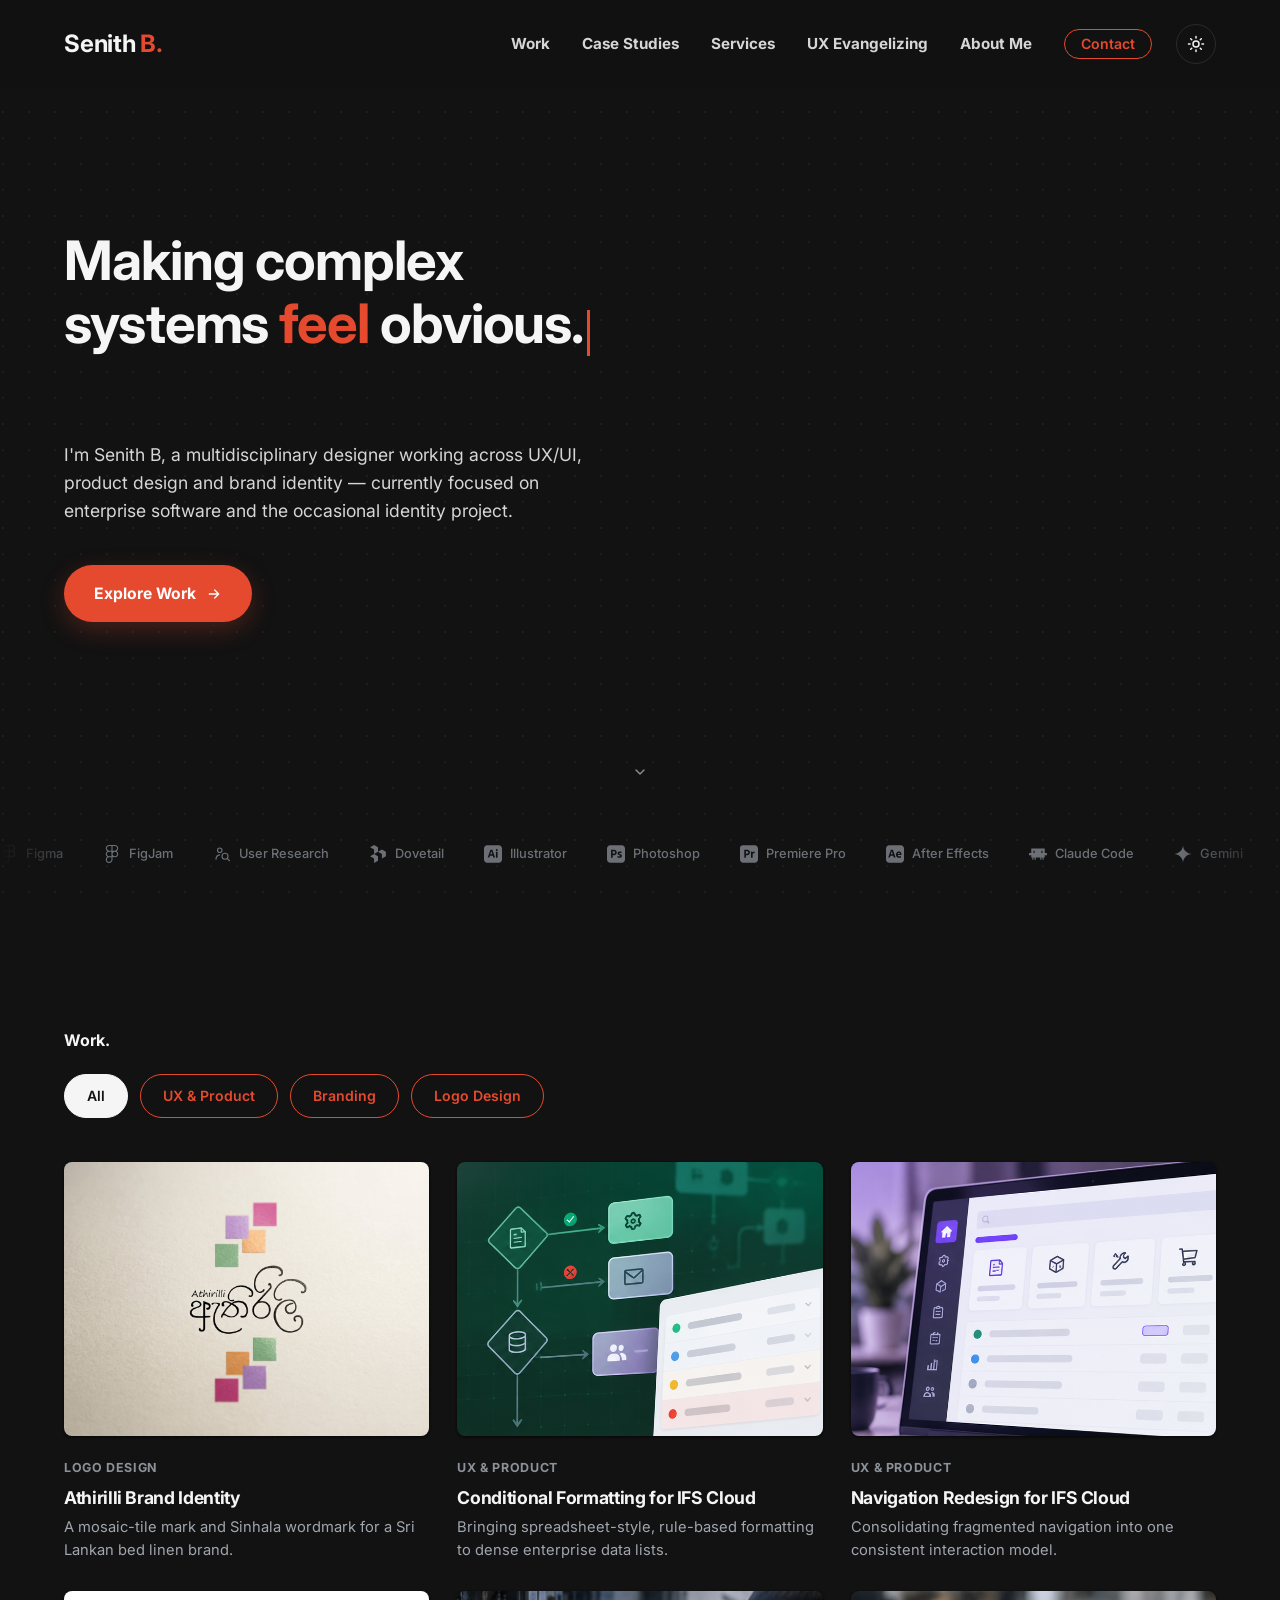
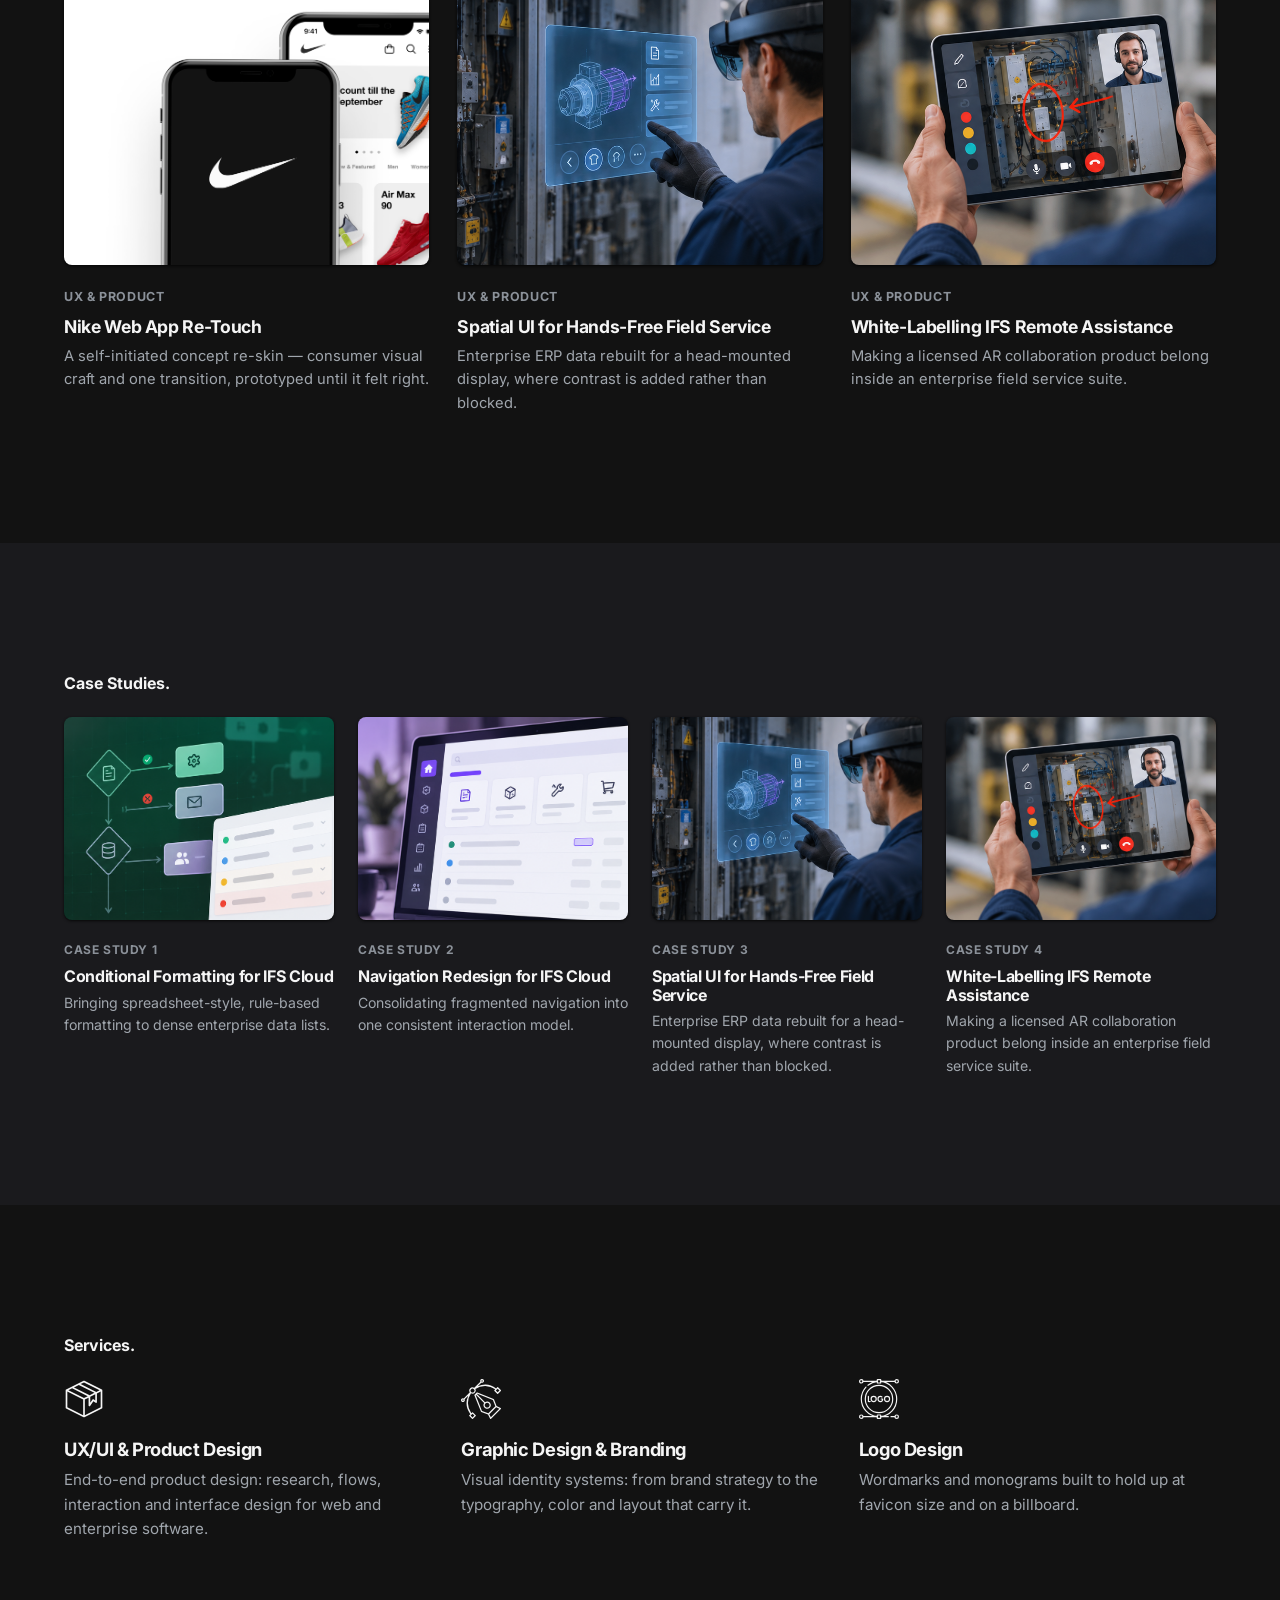
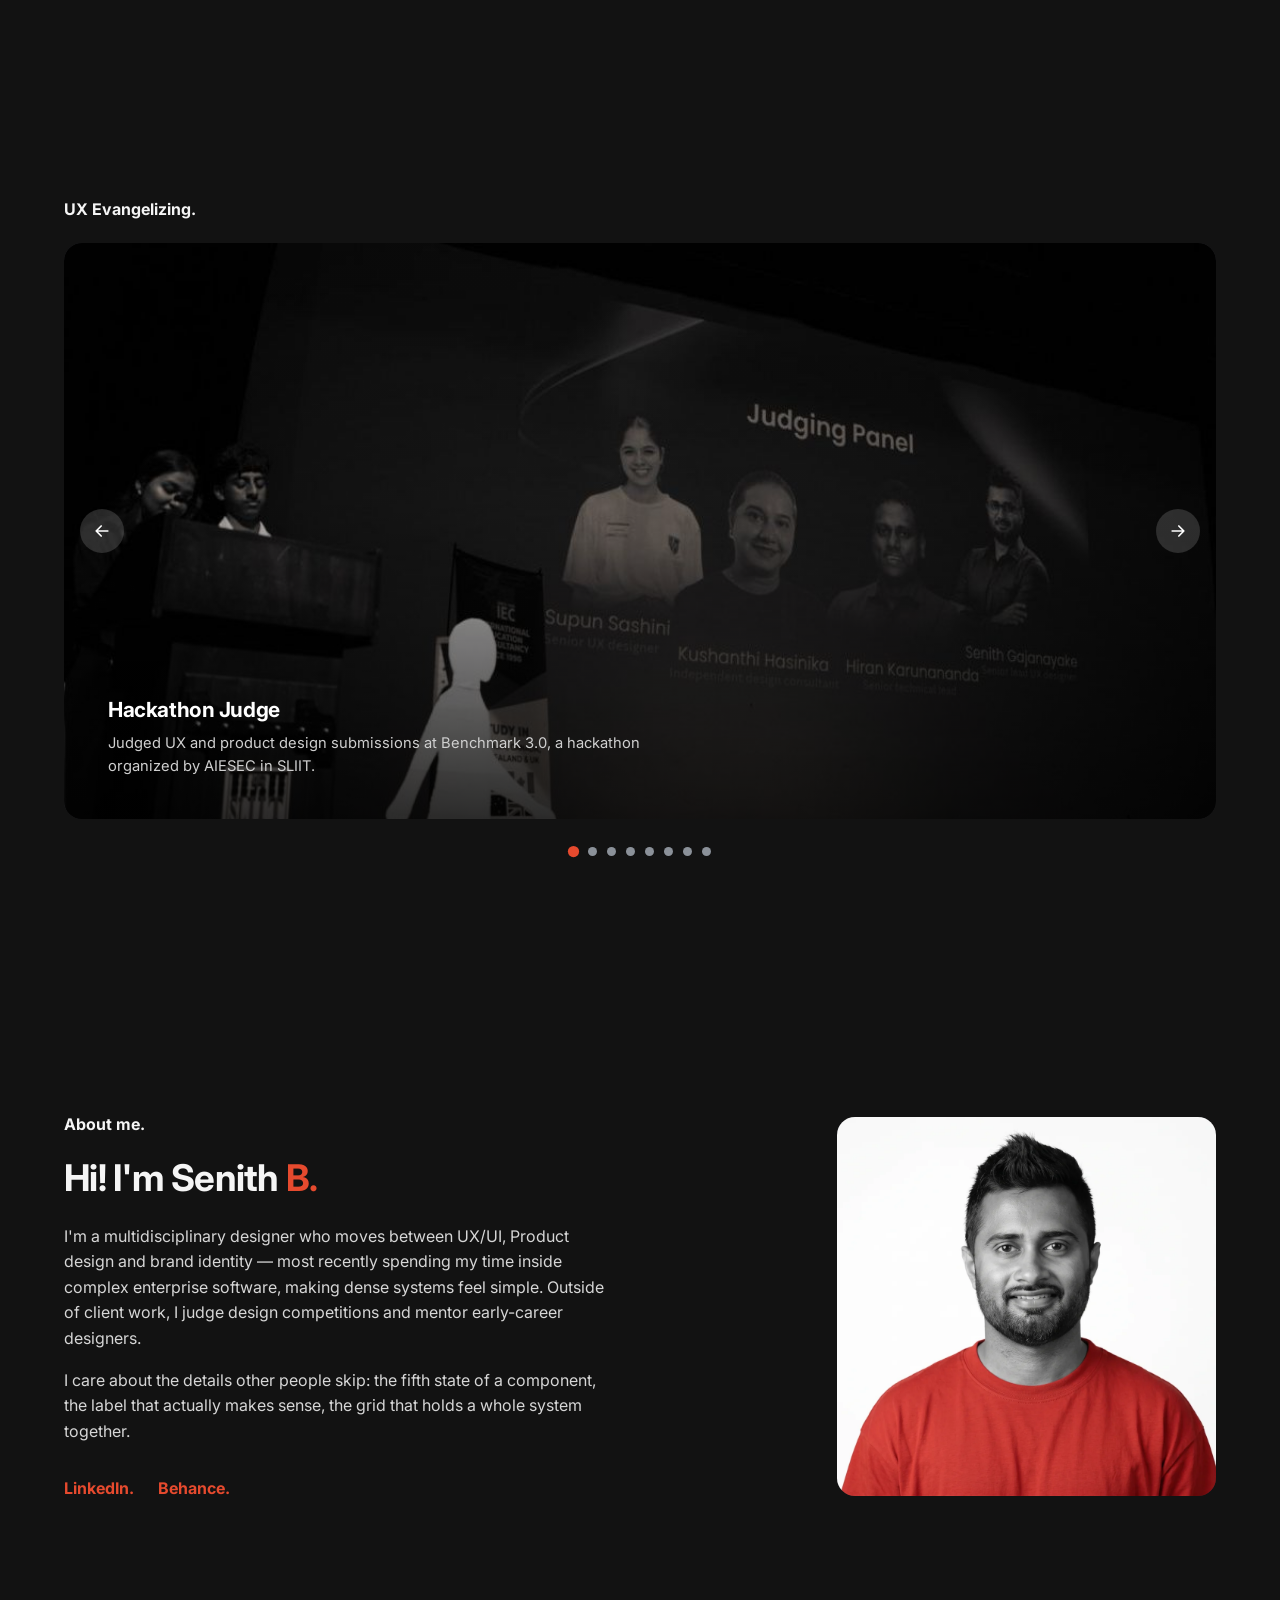
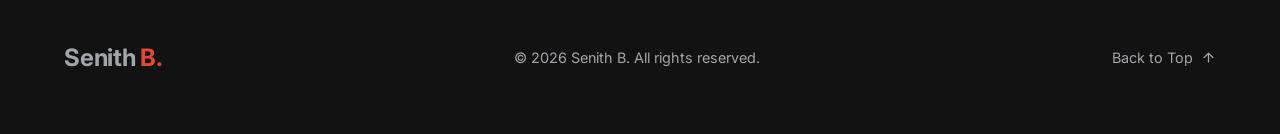
==== index.html @ 19d7516d "About: real photo with an anime swap on hover Replaces the icon placeholder with the photo, and cros" ====
<!DOCTYPE html>
<html lang="en">
<head>
<meta charset="UTF-8">
<meta name="viewport" content="width=device-width, initial-scale=1.0">
<title>Senith B. — Product &amp; UX Designer</title>
<meta name="description" content="Portfolio of Senith B., a multidisciplinary designer working across UX/UI, product design and brand identity.">
<script>
(function () {
  try {
    if (localStorage.getItem('theme') === 'light') {
      document.documentElement.setAttribute('data-theme', 'light');
    }
  } catch (e) {}
})();
</script>
<link rel="preconnect" href="https://fonts.googleapis.com">
<link rel="preconnect" href="https://fonts.gstatic.com" crossorigin>
<link href="https://fonts.googleapis.com/css2?family=Inter:wght@400;500;600;700;800&display=swap" rel="stylesheet">
<link rel="stylesheet" href="css/style.css">
</head>
<body>

<!-- Icon sprite (no external icon font/CDN needed) -->
<svg style="display:none">
  <symbol id="icon-arrow-right" viewBox="0 0 24 24" fill="none" stroke="currentColor" stroke-width="2" stroke-linecap="round" stroke-linejoin="round"><path d="M5 12h14M13 6l6 6-6 6"/></symbol>
  <symbol id="icon-arrow-left" viewBox="0 0 24 24" fill="none" stroke="currentColor" stroke-width="2" stroke-linecap="round" stroke-linejoin="round"><path d="M19 12H5M11 18l-6-6 6-6"/></symbol>
  <symbol id="icon-arrow-up" viewBox="0 0 24 24" fill="none" stroke="currentColor" stroke-width="2" stroke-linecap="round" stroke-linejoin="round"><path d="M12 19V5M5 12l7-7 7 7"/></symbol>
  <symbol id="icon-chevron-down" viewBox="0 0 24 24" fill="none" stroke="currentColor" stroke-width="2" stroke-linecap="round" stroke-linejoin="round"><path d="M6 9l6 6 6-6"/></symbol>
  <symbol id="icon-user" viewBox="0 0 24 24" fill="none" stroke="currentColor" stroke-width="1.5" stroke-linecap="round" stroke-linejoin="round"><circle cx="12" cy="8" r="4"/><path d="M4 21c0-4.4 3.6-8 8-8s8 3.6 8 8"/></symbol>
  <symbol id="icon-sun" viewBox="0 0 24 24" fill="none" stroke="currentColor" stroke-width="2" stroke-linecap="round" stroke-linejoin="round"><circle cx="12" cy="12" r="4"/><path d="M12 2v2M12 20v2M4.93 4.93l1.41 1.41M17.66 17.66l1.41 1.41M2 12h2M20 12h2M4.93 19.07l1.41-1.41M17.66 6.34l1.41-1.41"/></symbol>
  <symbol id="icon-moon" viewBox="0 0 24 24" fill="none" stroke="currentColor" stroke-width="2" stroke-linecap="round" stroke-linejoin="round"><path d="M21 12.79A9 9 0 1 1 11.21 3 7 7 0 0 0 21 12.79z"/></symbol>

  <!-- Service icons: supplied vector SVGs, re-pointed at currentColor so
       they follow the theme like every other icon on the page. -->
  <symbol id="icon-svc-product" viewBox="0 0 96 96" fill="currentColor"><path id="Product_Package" d="m90.895 25.211-42-21c-.563-.281-1.227-.281-1.789 0l-42 21c-.678.339-1.106 1.031-1.106 1.789v42c0 .758.428 1.45 1.105 1.789l42 21c.282.141.588.211.895.211s.613-.07.895-.211l42-21c.677-.339 1.105-1.031 1.105-1.789v-42c0-.758-.428-1.45-1.105-1.789zm-42.895-16.975 37.528 18.764-8.028 4.014-37.527-18.764zm13.5 30.778-37.528-18.764 11.528-5.764 37.528 18.764zm1.5 3.722 12-6v14.877l-3.838-2.741c-.435-.311-.979-.434-1.506-.343-.527.093-.996.392-1.301.832l-5.355 7.737zm-43.5-20.25 37.527 18.764-9.027 4.514-37.528-18.764zm-11.5 7.75 38 19v37.527l-38-19zm42 56.528v-37.528l9-4.5v18.764c0 .875.568 1.648 1.403 1.909.198.062.398.091.597.091.644 0 1.264-.312 1.645-.861l7.845-11.331 5.349 3.82c.61.435 1.412.494 2.077.15.665-.342 1.084-1.029 1.084-1.778v-20.764l9-4.5v37.527z"/></symbol>
  <symbol id="icon-svc-graphic" viewBox="0 0 128 128" fill="currentColor"><path d="m126.89 93.13-13.12-6.56-8.35-21.72a2 2 0 0 0 -1.12-1.14l-51.81-20.71a2 2 0 0 0 -2.15.44l-6.91 6.91a2 2 0 0 0 -.43 2.14l20.71 51.81a2 2 0 0 0 1.14 1.12l21.72 8.35 6.56 13.12a2 2 0 0 0 1.47 1.11 1.73 1.73 0 0 0 .32 0 2 2 0 0 0 1.41-.59l31.08-31.08a2 2 0 0 0 .59-1.73 2 2 0 0 0 -1.11-1.47zm-79.7-40.9 1.11-1.1 25.79 25.79a11.77 11.77 0 1 0 2.83-2.83l-25.79-25.79 1.1-1.11 49.77 19.91 7.85 20.42-22.33 22.33-20.42-7.85zm36.51 23.7a7.77 7.77 0 1 1 -5.5 2.27 7.78 7.78 0 0 1 5.5-2.27zm11.77 46.69-5-10 22.13-22.13 10 5z"/><path d="m38.25 107a2.06 2.06 0 0 0 -2.83 0l-2.54 2.54a54.91 54.91 0 0 1 -1-63.74 10.26 10.26 0 0 0 13.96-13.89 54.91 54.91 0 0 1 63.74 1l-2.58 2.51a2 2 0 0 0 -.58 1.41 2 2 0 0 0 .58 1.42l8.82 8.75a2 2 0 0 0 2.82 0l8.77-8.77a2 2 0 0 0 0-2.83l-8.77-8.77a2 2 0 0 0 -2.82 0l-3.39 3.37a58.91 58.91 0 0 0 -59.1-6.87l11.53-11.5a6.13 6.13 0 1 0 -2.86-2.83l-19.46 19.49a10.27 10.27 0 0 0 -14.25 14.25l-19.49 19.46a6.14 6.14 0 1 0 2.83 2.83l11.53-11.5a58.91 58.91 0 0 0 6.84 59.1l-3.38 3.39a2 2 0 0 0 0 2.82l8.77 8.77a2 2 0 0 0 1.41.59 2 2 0 0 0 1.42-.59l8.78-8.77a2 2 0 0 0 0-2.82zm79-76.15 5.94 5.94-5.94 5.94-5.94-5.94zm-51.25-26.22a2.13 2.13 0 1 1 0 3 2.12 2.12 0 0 1 0-3zm-33.6 27.77a6.25 6.25 0 0 1 8.86 0 6.27 6.27 0 1 1 -8.86 0zm-24.76 36.6a2.13 2.13 0 0 1 -3-3 2.14 2.14 0 0 1 3 0 2.12 2.12 0 0 1 0 3zm29.19 54.13-5.94-5.94 5.94-5.94 5.94 5.94z"/></symbol>
  <symbol id="icon-svc-logo-design" viewBox="0 0 512 512" fill="none" stroke="currentColor"><g> <path style="fill:none;stroke:currentColor;stroke-width:15;stroke-linecap:round;stroke-linejoin:round;stroke-miterlimit:10;" d="&#10;&#9;&#9;M88.866,103.132C51.995,143.42,29.5,197.083,29.5,256c0,117.67,89.73,214.38,204.5,225.44"/> <path style="fill:none;stroke:currentColor;stroke-width:15;stroke-linecap:round;stroke-linejoin:round;stroke-miterlimit:10;" d="&#10;&#9;&#9;M234,30.56c-45.173,4.353-86.467,21.975-119.937,48.921"/> <path style="fill:none;stroke:currentColor;stroke-width:15;stroke-linecap:round;stroke-linejoin:round;stroke-miterlimit:10;" d="&#10;&#9;&#9;M278,30.56C392.77,41.62,482.5,138.33,482.5,256S392.77,470.38,278,481.44"/> <circle style="fill:none;stroke:currentColor;stroke-width:15;stroke-linecap:round;stroke-linejoin:round;stroke-miterlimit:10;" cx="256" cy="256" r="175.367"/> <g> <g> <path style="fill:none;stroke:currentColor;stroke-width:15;stroke-linecap:round;stroke-linejoin:round;stroke-miterlimit:10;" d="&#10;&#9;&#9;&#9;&#9;M120.381,223.457v65.032c0.719,0.123,22.791,0,22.791,0"/> </g> <g> <path style="fill:none;stroke:currentColor;stroke-width:15;stroke-linecap:round;stroke-linejoin:round;stroke-miterlimit:10;" d="&#10;&#9;&#9;&#9;&#9;M293.85,229.014c-5.194-3.509-11.455-5.558-18.195-5.558c-17.973,0-32.543,14.57-32.543,32.543s14.57,32.543,32.543,32.543&#10;&#9;&#9;&#9;&#9;s28.093-14.57,28.093-32.543h-19.47"/> </g> <circle style="fill:none;stroke:currentColor;stroke-width:15;stroke-linecap:round;stroke-linejoin:round;stroke-miterlimit:10;" cx="187.784" cy="256" r="32.543"/> <circle style="fill:none;stroke:currentColor;stroke-width:15;stroke-linecap:round;stroke-linejoin:round;stroke-miterlimit:10;" cx="359.076" cy="256" r="32.543"/> </g> <g> <line style="fill:none;stroke:currentColor;stroke-width:15;stroke-linecap:round;stroke-linejoin:round;stroke-miterlimit:10;" x1="460.5" y1="29.5" x2="278" y2="29.5"/> <line style="fill:none;stroke:currentColor;stroke-width:15;stroke-linecap:round;stroke-linejoin:round;stroke-miterlimit:10;" x1="234" y1="29.5" x2="51.5" y2="29.5"/> <path style="fill:none;stroke:currentColor;stroke-width:15;stroke-linecap:round;stroke-linejoin:round;stroke-miterlimit:10;" d="&#10;&#9;&#9;&#9;M7.5,29.5L7.5,29.5c0-12.15,9.85-22,22-22h0c12.15,0,22,9.85,22,22v0c0,12.15-9.85,22-22,22h0C17.35,51.5,7.5,41.65,7.5,29.5z"/> <path style="fill:none;stroke:currentColor;stroke-width:15;stroke-linecap:round;stroke-linejoin:round;stroke-miterlimit:10;" d="&#10;&#9;&#9;&#9;M460.5,29.5L460.5,29.5c0-12.15,9.85-22,22-22h0c12.15,0,22,9.85,22,22v0c0,12.15-9.85,22-22,22h0&#10;&#9;&#9;&#9;C470.35,51.5,460.5,41.65,460.5,29.5z"/> <path style="fill:none;stroke:currentColor;stroke-width:15;stroke-linecap:round;stroke-linejoin:round;stroke-miterlimit:10;" d="&#10;&#9;&#9;&#9;M234,46.5v-34c0-2.761,2.239-5,5-5h34c2.761,0,5,2.239,5,5v34c0,2.761-2.239,5-5,5h-34C236.239,51.5,234,49.261,234,46.5z"/> </g> <g> <line style="fill:none;stroke:currentColor;stroke-width:15;stroke-linecap:round;stroke-linejoin:round;stroke-miterlimit:10;" x1="374.795" y1="482.5" x2="278" y2="482.5"/> <line style="fill:none;stroke:currentColor;stroke-width:15;stroke-linecap:round;stroke-linejoin:round;stroke-miterlimit:10;" x1="460.5" y1="482.5" x2="409.795" y2="482.5"/> <line style="fill:none;stroke:currentColor;stroke-width:15;stroke-linecap:round;stroke-linejoin:round;stroke-miterlimit:10;" x1="234" y1="482.5" x2="51.5" y2="482.5"/> <path style="fill:none;stroke:currentColor;stroke-width:15;stroke-linecap:round;stroke-linejoin:round;stroke-miterlimit:10;" d="&#10;&#9;&#9;&#9;M7.5,482.5L7.5,482.5c0-12.15,9.85-22,22-22h0c12.15,0,22,9.85,22,22v0c0,12.15-9.85,22-22,22h0C17.35,504.5,7.5,494.65,7.5,482.5&#10;&#9;&#9;&#9;z"/> <path style="fill:none;stroke:currentColor;stroke-width:15;stroke-linecap:round;stroke-linejoin:round;stroke-miterlimit:10;" d="&#10;&#9;&#9;&#9;M460.5,482.5L460.5,482.5c0-12.15,9.85-22,22-22h0c12.15,0,22,9.85,22,22v0c0,12.15-9.85,22-22,22h0&#10;&#9;&#9;&#9;C470.35,504.5,460.5,494.65,460.5,482.5z"/> <path style="fill:none;stroke:currentColor;stroke-width:15;stroke-linecap:round;stroke-linejoin:round;stroke-miterlimit:10;" d="&#10;&#9;&#9;&#9;M234,499.5v-34c0-2.761,2.239-5,5-5h34c2.761,0,5,2.239,5,5v34c0,2.761-2.239,5-5,5h-34C236.239,504.5,234,502.261,234,499.5z"/> </g> </g></symbol>

  <!-- Tech-stack marks: official monochrome logos (Simple Icons, CC0 —
       fetched via the npm registry; Adobe's and OpenAI's marks needed an
       older published package version, since both were pulled from the
       latest release after trademark takedown requests, though the
       already-published historical npm tarballs remain available). All
       render in currentColor so they pick up the marquee's own muted,
       theme-adaptive color — no brand colors. "User Research" isn't a
       specific branded product, so it stays a simple original glyph. -->
  <symbol id="logo-figma" viewBox="0 0 24 24" fill="currentColor"><path d="M15.852 8.981h-4.588V0h4.588c2.476 0 4.49 2.014 4.49 4.49s-2.014 4.491-4.49 4.491zM12.735 7.51h3.117c1.665 0 3.019-1.355 3.019-3.019s-1.355-3.019-3.019-3.019h-3.117V7.51zm0 1.471H8.148c-2.476 0-4.49-2.014-4.49-4.49S5.672 0 8.148 0h4.588v8.981zm-4.587-7.51c-1.665 0-3.019 1.355-3.019 3.019s1.354 3.02 3.019 3.02h3.117V1.471H8.148zm4.587 15.019H8.148c-2.476 0-4.49-2.014-4.49-4.49s2.014-4.49 4.49-4.49h4.588v8.98zM8.148 8.981c-1.665 0-3.019 1.355-3.019 3.019s1.355 3.019 3.019 3.019h3.117V8.981H8.148zM8.172 24c-2.489 0-4.515-2.014-4.515-4.49s2.014-4.49 4.49-4.49h4.588v4.441c0 2.503-2.047 4.539-4.563 4.539zm-.024-7.51a3.023 3.023 0 0 0-3.019 3.019c0 1.665 1.365 3.019 3.044 3.019 1.705 0 3.093-1.376 3.093-3.068v-2.97H8.148zm7.704 0h-.098c-2.476 0-4.49-2.014-4.49-4.49s2.014-4.49 4.49-4.49h.098c2.476 0 4.49 2.014 4.49 4.49s-2.014 4.49-4.49 4.49zm-.097-7.509c-1.665 0-3.019 1.355-3.019 3.019s1.355 3.019 3.019 3.019h.098c1.665 0 3.019-1.355 3.019-3.019s-1.355-3.019-3.019-3.019h-.098z"/></symbol>
  <symbol id="logo-dovetail" viewBox="0 0 24 24" fill="currentColor"><path d="M6.75 0 1.5 3l5.25 3v6L12 9V3Zm0 12L1.5 15l5.25 3v6L12 21v-6Zm10.5-6L12 8.966 17.25 12v6l5.25-3V9Z"/></symbol>
  <symbol id="logo-claude-code" viewBox="0 0 24 24" fill="currentColor"><path d="M21 10.5h3v3h-3v3h-1.5v3H18v-3h-1.5v3H15v-3H9v3H7.5v-3H6v3H4.5v-3H3v-3H0v-3h3v-6h18Zm-15 0h1.5v-3H6Zm10.5 0H18v-3h-1.5z"/></symbol>
  <symbol id="logo-gemini" viewBox="0 0 24 24" fill="currentColor"><path d="M11.04 19.32Q12 21.51 12 24q0-2.49.93-4.68.96-2.19 2.58-3.81t3.81-2.55Q21.51 12 24 12q-2.49 0-4.68-.93a12.3 12.3 0 0 1-3.81-2.58 12.3 12.3 0 0 1-2.58-3.81Q12 2.49 12 0q0 2.49-.96 4.68-.93 2.19-2.55 3.81a12.3 12.3 0 0 1-3.81 2.58Q2.49 12 0 12q2.49 0 4.68.96 2.19.93 3.81 2.55t2.55 3.81"/></symbol>
  <symbol id="logo-user-research" viewBox="0 0 24 24" fill="none" stroke="currentColor" stroke-width="1.5" stroke-linecap="round" stroke-linejoin="round"><circle cx="9" cy="7" r="3"/><path d="M4 19c0-3 2.1-5.4 4.8-5.9"/><circle cx="16" cy="15" r="4"/><path d="M19.2 18.2 22 21"/></symbol>
  <symbol id="logo-illustrator" viewBox="0 0 24 24" fill="currentColor"><path d="M10.53 10.73c-.1-.31-.19-.61-.29-.92-.1-.31-.19-.6-.27-.89-.08-.28-.15-.54-.22-.78h-.02c-.09.43-.2.86-.34 1.29-.15.48-.3.98-.46 1.48-.14.51-.29.98-.44 1.4h2.54c-.06-.211-.14-.46-.23-.721-.09-.269-.18-.559-.27-.859zM19.75.3H4.25C1.9.3 0 2.2 0 4.55v14.9c0 2.35 1.9 4.25 4.25 4.25h15.5c2.35 0 4.25-1.9 4.25-4.25V4.55C24 2.2 22.1.3 19.75.3zM14.7 16.83h-2.091c-.069.01-.139-.04-.159-.11l-.82-2.38H7.91l-.76 2.35c-.02.09-.1.15-.19.141H5.08c-.11 0-.14-.061-.11-.18L8.19 7.38c.03-.1.06-.21.1-.33.04-.21.06-.43.06-.65-.01-.05.03-.1.08-.11h2.59c.08 0 .12.03.13.08l3.65 10.3c.03.109 0 .16-.1.16zm3.4-.15c0 .11-.039.16-.129.16H16.01c-.1 0-.15-.061-.15-.16v-7.7c0-.1.041-.14.131-.14h1.98c.09 0 .129.05.129.14v7.7zm-.209-9.03c-.231.24-.571.37-.911.35-.33.01-.65-.12-.891-.35-.23-.25-.35-.58-.34-.92-.01-.34.12-.66.359-.89.242-.23.562-.35.892-.35.391 0 .689.12.91.35.22.24.34.56.33.89.01.34-.11.67-.349.92z"/></symbol>
  <symbol id="logo-photoshop" viewBox="0 0 24 24" fill="currentColor"><path d="M9.85 8.42c-.37-.15-.77-.21-1.18-.2-.26 0-.49 0-.68.01-.2-.01-.34 0-.41.01v3.36c.14.01.27.02.39.02h.53c.39 0 .78-.06 1.15-.18.32-.09.6-.28.82-.53.21-.25.31-.59.31-1.03.01-.31-.07-.62-.23-.89-.17-.26-.41-.46-.7-.57zM19.75.3H4.25C1.9.3 0 2.2 0 4.55v14.899c0 2.35 1.9 4.25 4.25 4.25h15.5c2.35 0 4.25-1.9 4.25-4.25V4.55C24 2.2 22.1.3 19.75.3zm-7.391 11.65c-.399.56-.959.98-1.609 1.22-.68.25-1.43.34-2.25.34-.24 0-.4 0-.5-.01s-.24-.01-.43-.01v3.209c.01.07-.04.131-.11.141H5.52c-.08 0-.12-.041-.12-.131V6.42c0-.07.03-.11.1-.11.17 0 .33 0 .56-.01.24-.01.49-.01.76-.02s.56-.01.87-.02c.31-.01.61-.01.91-.01.82 0 1.5.1 2.06.31.5.17.96.45 1.34.82.32.32.57.71.73 1.14.149.42.229.85.229 1.3.001.86-.199 1.57-.6 2.13zm7.091 3.89c-.28.4-.671.709-1.12.891-.49.209-1.09.318-1.811.318-.459 0-.91-.039-1.359-.129-.35-.061-.7-.17-1.02-.32-.07-.039-.121-.109-.111-.189v-1.74c0-.029.011-.07.041-.09.029-.02.06-.01.09.01.39.23.8.391 1.24.49.379.1.779.15 1.18.15.38 0 .65-.051.83-.141.16-.07.27-.24.27-.42 0-.141-.08-.27-.24-.4-.16-.129-.489-.279-.979-.471-.51-.18-.979-.42-1.42-.719-.31-.221-.569-.51-.761-.85-.159-.32-.239-.67-.229-1.021 0-.43.12-.84.341-1.21.25-.4.619-.72 1.049-.92.469-.239 1.059-.349 1.769-.349.41 0 .83.03 1.24.09.3.04.59.12.86.23.039.01.08.05.1.09.01.04.02.08.02.12v1.63c0 .04-.02.08-.05.1-.09.02-.14.02-.18 0-.3-.16-.62-.27-.96-.34-.37-.08-.74-.13-1.12-.13-.2-.01-.41.02-.601.07-.129.03-.24.1-.31.2-.05.08-.08.18-.08.27s.04.18.101.26c.09.11.209.2.34.27.229.12.47.23.709.33.541.18 1.061.43 1.541.73.33.209.6.49.789.83.16.318.24.67.23 1.029.011.471-.129.94-.389 1.331z"/></symbol>
  <symbol id="logo-premiere" viewBox="0 0 24 24" fill="currentColor"><path d="M10.15 8.42a2.93 2.93 0 00-1.18-.2 13.9 13.9 0 00-1.09.02v3.36l.39.02h.53c.39 0 .78-.06 1.15-.18.32-.09.6-.28.82-.53.21-.25.31-.59.31-1.03a1.45 1.45 0 00-.93-1.46zM19.75.3H4.25A4.25 4.25 0 000 4.55v14.9c0 2.35 1.9 4.25 4.25 4.25h15.5c2.35 0 4.25-1.9 4.25-4.25V4.55C24 2.2 22.1.3 19.75.3zm-7.09 11.65c-.4.56-.96.98-1.61 1.22-.68.25-1.43.34-2.25.34l-.5-.01-.43-.01v3.21a.12.12 0 01-.11.14H5.82c-.08 0-.12-.04-.12-.13V6.42c0-.07.03-.11.1-.11l.56-.01.76-.02.87-.02.91-.01c.82 0 1.5.1 2.06.31.5.17.96.45 1.34.82.32.32.57.71.73 1.14.15.42.23.85.23 1.3 0 .86-.2 1.57-.6 2.13zm6.82-3.15v1.95c0 .08-.05.11-.16.11a4.35 4.35 0 00-1.92.37c-.19.09-.37.21-.51.37v5.1c0 .1-.04.14-.13.14h-1.97a.14.14 0 01-.16-.12v-5.58l-.01-.75-.02-.78c0-.23-.02-.45-.04-.68a.1.1 0 01.07-.11h1.78c.1 0 .18.07.2.16a3.03 3.03 0 01.13.92c.3-.35.67-.64 1.08-.86a3.1 3.1 0 011.52-.39c.07-.01.13.04.14.11v.04z"/></symbol>
  <symbol id="logo-aftereffects" viewBox="0 0 24 24" fill="currentColor"><path d="M8.54 10.73c-.1-.31-.19-.61-.29-.92s-.19-.6-.27-.89c-.08-.28-.15-.54-.22-.78h-.02c-.09.43-.2.86-.34 1.29-.15.48-.3.98-.46 1.48-.13.51-.29.98-.44 1.4h2.54c-.06-.21-.14-.46-.23-.72-.09-.27-.18-.56-.27-.86zm8.58-.29c-.55-.03-1.07.26-1.33.76-.12.23-.19.47-.22.72h2.109c.26 0 .45 0 .57-.01.08-.01.16-.03.23-.08v-.1c0-.13-.021-.25-.061-.37-.178-.56-.708-.94-1.298-.92zM19.75.3H4.25C1.9.3 0 2.2 0 4.55v14.9c0 2.35 1.9 4.25 4.25 4.25h15.5c2.35 0 4.25-1.9 4.25-4.25V4.55C24 2.2 22.1.3 19.75.3zm-7.04 16.511h-2.09c-.07.01-.14-.041-.16-.11l-.82-2.4H5.92l-.76 2.36c-.02.09-.1.15-.19.14H3.09c-.11 0-.14-.06-.11-.18L6.2 7.39c.03-.1.06-.19.1-.31.04-.21.06-.43.06-.65-.01-.05.03-.1.08-.11h2.59c.07 0 .12.03.13.08l3.65 10.25c.03.11.001.161-.1.161zm7.851-3.991c-.021.189-.031.33-.041.42-.01.07-.069.13-.14.13-.06 0-.17.01-.33.021-.159.02-.35.029-.579.029-.23 0-.471-.04-.73-.04h-3.17c.039.31.14.62.31.89.181.271.431.48.729.601.4.17.841.26 1.281.25.35-.011.699-.04 1.039-.11.311-.039.61-.119.891-.23.05-.039.08-.02.08.08v1.531c0 .039-.01.08-.021.119-.021.03-.04.051-.069.07-.32.14-.65.24-1 .3-.471.09-.94.13-1.42.12-.761 0-1.4-.12-1.92-.35-.49-.211-.921-.541-1.261-.95-.319-.39-.55-.83-.69-1.31-.14-.471-.209-.961-.209-1.461 0-.539.08-1.07.25-1.59.16-.5.41-.96.75-1.37.33-.4.739-.72 1.209-.95.471-.23 1.03-.31 1.67-.31.531-.01 1.06.09 1.55.31.41.18.77.45 1.05.8.26.34.47.72.601 1.14.129.4.189.81.189 1.22 0 .24-.01.45-.019.64z"/></symbol>
  <symbol id="logo-chatgpt" viewBox="0 0 24 24" fill="currentColor"><path d="M22.2819 9.8211a5.9847 5.9847 0 0 0-.5157-4.9108 6.0462 6.0462 0 0 0-6.5098-2.9A6.0651 6.0651 0 0 0 4.9807 4.1818a5.9847 5.9847 0 0 0-3.9977 2.9 6.0462 6.0462 0 0 0 .7427 7.0966 5.98 5.98 0 0 0 .511 4.9107 6.051 6.051 0 0 0 6.5146 2.9001A5.9847 5.9847 0 0 0 13.2599 24a6.0557 6.0557 0 0 0 5.7718-4.2058 5.9894 5.9894 0 0 0 3.9977-2.9001 6.0557 6.0557 0 0 0-.7475-7.0729zm-9.022 12.6081a4.4755 4.4755 0 0 1-2.8764-1.0408l.1419-.0804 4.7783-2.7582a.7948.7948 0 0 0 .3927-.6813v-6.7369l2.02 1.1686a.071.071 0 0 1 .038.052v5.5826a4.504 4.504 0 0 1-4.4945 4.4944zm-9.6607-4.1254a4.4708 4.4708 0 0 1-.5346-3.0137l.142.0852 4.783 2.7582a.7712.7712 0 0 0 .7806 0l5.8428-3.3685v2.3324a.0804.0804 0 0 1-.0332.0615L9.74 19.9502a4.4992 4.4992 0 0 1-6.1408-1.6464zM2.3408 7.8956a4.485 4.485 0 0 1 2.3655-1.9728V11.6a.7664.7664 0 0 0 .3879.6765l5.8144 3.3543-2.0201 1.1685a.0757.0757 0 0 1-.071 0l-4.8303-2.7865A4.504 4.504 0 0 1 2.3408 7.872zm16.5963 3.8558L13.1038 8.364 15.1192 7.2a.0757.0757 0 0 1 .071 0l4.8303 2.7913a4.4944 4.4944 0 0 1-.6765 8.1042v-5.6772a.79.79 0 0 0-.407-.667zm2.0107-3.0231l-.142-.0852-4.7735-2.7818a.7759.7759 0 0 0-.7854 0L9.409 9.2297V6.8974a.0662.0662 0 0 1 .0284-.0615l4.8303-2.7866a4.4992 4.4992 0 0 1 6.6802 4.66zM8.3065 12.863l-2.02-1.1638a.0804.0804 0 0 1-.038-.0567V6.0742a4.4992 4.4992 0 0 1 7.3757-3.4537l-.142.0805L8.704 5.459a.7948.7948 0 0 0-.3927.6813zm1.0976-2.3654l2.602-1.4998 2.6069 1.4998v2.9994l-2.5974 1.4997-2.6067-1.4997Z"/></symbol>
</svg>

<!-- ===== Header ===== -->
<header class="site-header" id="siteHeader">
  <div class="container">
    <a href="#home" class="logo">Senith<span> B.</span></a>
    <div class="nav-wrap">
      <nav>
        <ul class="nav-list" id="navList">
          <li><a href="#work" class="active">Work</a></li>
          <li><a href="#case-studies">Case Studies</a></li>
          <li><a href="#services">Services</a></li>
          <li><a href="#evangelizing">UX Evangelizing</a></li>
          <li><a href="#about">About Me</a></li>
          <li><a href="mailto:senithb.41@gmail.com" class="nav-cta">Contact</a></li>
        </ul>
        <span class="nav-indicator" id="navIndicator" aria-hidden="true"></span>
      </nav>
      <button class="theme-toggle" id="themeToggle" aria-label="Switch to light theme" aria-pressed="false">
        <svg class="icon-sun"><use href="#icon-sun"/></svg>
        <svg class="icon-moon"><use href="#icon-moon"/></svg>
      </button>
      <button class="nav-toggle" id="navToggle" aria-label="Toggle navigation" aria-expanded="false">
        <span></span><span></span><span></span>
      </button>
    </div>
  </div>
</header>

<main>
  <!-- ===== Hero (full-viewport: hero + scroll cue + tech marquee together
       fill one screen, so Work starts fully below the fold on load) ===== -->
  <div class="hero-viewport">
    <canvas id="dotMesh" aria-hidden="true"></canvas>
    <section class="hero" id="home">
      <div class="container" data-reveal-group>
        <h1 class="reveal hero-heading">
          <span class="sr-only">Making complex systems feel obvious.</span>
          <span id="heroTypewriter" aria-hidden="true"></span><span class="hero-cursor" id="heroCursor" aria-hidden="true"></span>
        </h1>
        <p class="lead reveal">I'm Senith B, a multidisciplinary designer working across UX/UI, product design and brand identity — currently focused on enterprise software and the occasional identity project.</p>
        <a href="#work" class="hero-cta reveal" id="heroCta">Explore Work <svg width="16" height="16"><use href="#icon-arrow-right"/></svg></a>
      </div>
    </section>

    <span class="scroll-cue" aria-hidden="true">
      <svg width="16" height="16"><use href="#icon-chevron-down"/></svg>
    </span>

    <!-- ===== Tech Stack Marquee ===== -->
    <section class="tech-marquee reveal">
    <h2 class="sr-only">Tools I use</h2>
    <ul class="sr-only">
      <li>Figma</li><li>FigJam</li><li>User Research</li><li>Dovetail</li>
      <li>Adobe Illustrator</li><li>Adobe Photoshop</li><li>Adobe Premiere Pro</li><li>Adobe After Effects</li>
      <li>Claude Code</li><li>Gemini</li><li>ChatGPT</li>
    </ul>
    <div class="tech-marquee-viewport" aria-hidden="true">
      <div class="tech-marquee-track">
        <div class="tech-marquee-set">
          <span class="tech-item"><svg class="tech-icon"><use href="#logo-figma"/></svg>Figma</span>
          <span class="tech-item"><svg class="tech-icon"><use href="#logo-figma"/></svg>FigJam</span>
          <span class="tech-item"><svg class="tech-icon"><use href="#logo-user-research"/></svg>User Research</span>
          <span class="tech-item"><svg class="tech-icon"><use href="#logo-dovetail"/></svg>Dovetail</span>
          <span class="tech-item"><svg class="tech-icon"><use href="#logo-illustrator"/></svg>Illustrator</span>
          <span class="tech-item"><svg class="tech-icon"><use href="#logo-photoshop"/></svg>Photoshop</span>
          <span class="tech-item"><svg class="tech-icon"><use href="#logo-premiere"/></svg>Premiere Pro</span>
          <span class="tech-item"><svg class="tech-icon"><use href="#logo-aftereffects"/></svg>After Effects</span>
          <span class="tech-item"><svg class="tech-icon"><use href="#logo-claude-code"/></svg>Claude Code</span>
          <span class="tech-item"><svg class="tech-icon"><use href="#logo-gemini"/></svg>Gemini</span>
          <span class="tech-item"><svg class="tech-icon"><use href="#logo-chatgpt"/></svg>ChatGPT</span>
        </div>
        <div class="tech-marquee-set">
          <span class="tech-item"><svg class="tech-icon"><use href="#logo-figma"/></svg>Figma</span>
          <span class="tech-item"><svg class="tech-icon"><use href="#logo-figma"/></svg>FigJam</span>
          <span class="tech-item"><svg class="tech-icon"><use href="#logo-user-research"/></svg>User Research</span>
          <span class="tech-item"><svg class="tech-icon"><use href="#logo-dovetail"/></svg>Dovetail</span>
          <span class="tech-item"><svg class="tech-icon"><use href="#logo-illustrator"/></svg>Illustrator</span>
          <span class="tech-item"><svg class="tech-icon"><use href="#logo-photoshop"/></svg>Photoshop</span>
          <span class="tech-item"><svg class="tech-icon"><use href="#logo-premiere"/></svg>Premiere Pro</span>
          <span class="tech-item"><svg class="tech-icon"><use href="#logo-aftereffects"/></svg>After Effects</span>
          <span class="tech-item"><svg class="tech-icon"><use href="#logo-claude-code"/></svg>Claude Code</span>
          <span class="tech-item"><svg class="tech-icon"><use href="#logo-gemini"/></svg>Gemini</span>
          <span class="tech-item"><svg class="tech-icon"><use href="#logo-chatgpt"/></svg>ChatGPT</span>
        </div>
      </div>
    </div>
    </section>
  </div>

  <!-- ===== Work ===== -->
  <section class="work" id="work">
    <div class="container">
      <span class="kicker reveal">Work.</span>
      <div class="work-filters reveal">
        <button class="filter-btn active" data-filter="all">All</button>
        <button class="filter-btn" data-filter="ux-product">UX &amp; Product</button>
        <button class="filter-btn" data-filter="branding">Branding</button>
        <button class="filter-btn" data-filter="logo-design">Logo Design</button>
      </div>
      <div class="work-grid" id="workGrid" data-reveal-group>
        <a href="project.html?id=3" class="work-card reveal" data-category="logo-design">
          <div class="thumb-block has-image" style="background-image:url('images/work/athirilli/09-work-thumbnail-3d.jpg')"></div>
          <div class="info">
            <span>Logo Design</span>
            <h3>Athirilli Brand Identity</h3>
            <p>A mosaic-tile mark and Sinhala wordmark for a Sri Lankan bed linen brand.</p>
          </div>
        </a>
        <a href="project.html?id=4" class="work-card reveal" data-category="ux-product">
          <div class="thumb-block has-image" style="background-image:url('images/work/conditional-formatting/thumbnail.png')"></div>
          <div class="info">
            <span>UX &amp; Product</span>
            <h3>Conditional Formatting for IFS Cloud</h3>
            <p>Bringing spreadsheet-style, rule-based formatting to dense enterprise data lists.</p>
          </div>
        </a>
        <a href="project.html?id=1" class="work-card reveal" data-category="ux-product">
          <div class="thumb-block has-image" style="background-image:url('images/work/navigation-redesign/thumbnail.png')"></div>
          <div class="info">
            <span>UX &amp; Product</span>
            <h3>Navigation Redesign for IFS Cloud</h3>
            <p>Consolidating fragmented navigation into one consistent interaction model.</p>
          </div>
        </a>
        <a href="project.html?id=6" class="work-card reveal" data-category="ux-product">
          <div class="thumb-block has-image" style="background-image:url('images/work/nike/thumbnail.png')"></div>
          <div class="info">
            <span>UX &amp; Product</span>
            <h3>Nike Web App Re-Touch</h3>
            <p>A self-initiated concept re-skin — consumer visual craft and one transition, prototyped until it felt right.</p>
          </div>
        </a>
        <a href="project.html?id=2" class="work-card reveal" data-category="ux-product">
          <div class="thumb-block has-image" style="background-image:url('images/work/spatial-ui/thumbnail.png')"></div>
          <div class="info">
            <span>UX &amp; Product</span>
            <h3>Spatial UI for Hands-Free Field Service</h3>
            <p>Enterprise ERP data rebuilt for a head-mounted display, where contrast is added rather than blocked.</p>
          </div>
        </a>
        <a href="project.html?id=5" class="work-card reveal" data-category="ux-product">
          <div class="thumb-block has-image" style="background-image:url('images/work/remote-assistance/thumbnail.png')"></div>
          <div class="info">
            <span>UX &amp; Product</span>
            <h3>White-Labelling IFS Remote Assistance</h3>
            <p>Making a licensed AR collaboration product belong inside an enterprise field service suite.</p>
          </div>
        </a>
      </div>
    </div>
  </section>

  <!-- ===== Case Studies ===== -->
  <section class="case-studies" id="case-studies">
    <div class="container">
      <span class="kicker reveal">Case Studies.</span>
      <div class="case-grid" data-reveal-group>
        <a href="project.html?id=4&from=case-studies" class="case-card reveal">
          <div class="thumb-block has-image" style="background-image:url('images/work/conditional-formatting/thumbnail.png')"></div>
          <div class="info">
            <span>Case Study 1</span>
            <h3>Conditional Formatting for IFS Cloud</h3>
            <p>Bringing spreadsheet-style, rule-based formatting to dense enterprise data lists.</p>
          </div>
        </a>
        <a href="project.html?id=1&from=case-studies" class="case-card reveal">
          <div class="thumb-block has-image" style="background-image:url('images/work/navigation-redesign/thumbnail.png')"></div>
          <div class="info">
            <span>Case Study 2</span>
            <h3>Navigation Redesign for IFS Cloud</h3>
            <p>Consolidating fragmented navigation into one consistent interaction model.</p>
          </div>
        </a>
        <a href="project.html?id=2&from=case-studies" class="case-card reveal">
          <div class="thumb-block has-image" style="background-image:url('images/work/spatial-ui/thumbnail.png')"></div>
          <div class="info">
            <span>Case Study 3</span>
            <h3>Spatial UI for Hands-Free Field Service</h3>
            <p>Enterprise ERP data rebuilt for a head-mounted display, where contrast is added rather than blocked.</p>
          </div>
        </a>
        <a href="project.html?id=5&from=case-studies" class="case-card reveal">
          <div class="thumb-block has-image" style="background-image:url('images/work/remote-assistance/thumbnail.png')"></div>
          <div class="info">
            <span>Case Study 4</span>
            <h3>White-Labelling IFS Remote Assistance</h3>
            <p>Making a licensed AR collaboration product belong inside an enterprise field service suite.</p>
          </div>
        </a>
      </div>
    </div>
  </section>

  <!-- ===== Services ===== -->
  <section class="services" id="services">
    <div class="container">
      <span class="kicker reveal">Services.</span>
      <div class="service-list" data-reveal-group>
        <div class="service-item reveal">
          <span class="service-bullet"><svg aria-hidden="true"><use href="#icon-svc-product"/></svg></span>
          <div>
            <h3>UX/UI &amp; Product Design</h3>
            <p>End-to-end product design: research, flows, interaction and interface design for web and enterprise software.</p>
          </div>
        </div>
        <div class="service-item reveal">
          <span class="service-bullet"><svg aria-hidden="true"><use href="#icon-svc-graphic"/></svg></span>
          <div>
            <h3>Graphic Design &amp; Branding</h3>
            <p>Visual identity systems: from brand strategy to the typography, color and layout that carry it.</p>
          </div>
        </div>
        <div class="service-item reveal">
          <span class="service-bullet"><svg aria-hidden="true"><use href="#icon-svc-logo-design"/></svg></span>
          <div>
            <h3>Logo Design</h3>
            <p>Wordmarks and monograms built to hold up at favicon size and on a billboard.</p>
          </div>
        </div>
      </div>
    </div>
  </section>

  <!-- ===== UX Evangelizing ===== -->
  <section class="evangelizing" id="evangelizing">
    <div class="container" data-reveal-group>
      <span class="kicker reveal">UX Evangelizing.</span>
      <div class="evangelizing-track reveal" id="evangelizingTrack">
        <button class="evangelizing-arrow prev" id="evangelizingPrev" aria-label="Previous slide">
          <svg><use href="#icon-arrow-left"/></svg>
        </button>
        <button class="evangelizing-arrow next" id="evangelizingNext" aria-label="Next slide">
          <svg><use href="#icon-arrow-right"/></svg>
        </button>
        <div class="evangelizing-slide active">
          <div class="slide-media" style="background-image:url('images/evangelizing/hackathon-judge-1.jpg')"></div>
          <div class="slide-text">
            <h3>Hackathon Judge</h3>
            <p>Judged UX and product design submissions at Benchmark 3.0, a hackathon organized by AIESEC in SLIIT.</p>
          </div>
        </div>
        <div class="evangelizing-slide">
          <div class="slide-media" style="background-image:url('images/evangelizing/hackathon-judge-3.jpg')"></div>
          <div class="slide-text">
            <h3>Hackathon Judge</h3>
            <p>Judged UX and product design submissions at Benchmark 3.0, a hackathon organized by AIESEC in SLIIT.</p>
          </div>
        </div>
        <div class="evangelizing-slide">
          <div class="slide-media" style="background-image:url('images/evangelizing/hackathon-judge-4.jpg')"></div>
          <div class="slide-text">
            <h3>Hackathon Judge</h3>
            <p>Judged UX and product design submissions at Benchmark 3.0, a hackathon organized by AIESEC in SLIIT.</p>
          </div>
        </div>
        <div class="evangelizing-slide">
          <div class="slide-media" style="background-image:url('images/evangelizing/university-speaker-1.jpg')"></div>
          <div class="slide-text">
            <h3>University Speaker</h3>
            <p>Spoke to computing students on "How to Succeed in a Career in UX" at a Cre8X session.</p>
          </div>
        </div>
        <div class="evangelizing-slide">
          <div class="slide-media" style="background-image:url('images/evangelizing/university-speaker-2.jpg')"></div>
          <div class="slide-text">
            <h3>University Speaker</h3>
            <p>Spoke to computing students on "How to Succeed in a Career in UX" at a Cre8X session.</p>
          </div>
        </div>
        <div class="evangelizing-slide">
          <div class="slide-media" style="background-image:url('images/evangelizing/university-speaker-3.jpg')"></div>
          <div class="slide-text">
            <h3>University Speaker</h3>
            <p>Spoke to computing students on "How to Succeed in a Career in UX" at a Cre8X session.</p>
          </div>
        </div>
        <div class="evangelizing-slide">
          <div class="slide-media" style="background-image:url('images/evangelizing/university-speaker-4.jpg')"></div>
          <div class="slide-text">
            <h3>University Speaker</h3>
            <p>Spoke to computing students on "How to Succeed in a Career in UX" at a Cre8X session.</p>
          </div>
        </div>
        <div class="evangelizing-slide">
          <div class="slide-media" style="background-image:url('images/evangelizing/university-speaker-5.jpg')"></div>
          <div class="slide-text">
            <h3>University Speaker</h3>
            <p>Spoke to computing students on "How to Succeed in a Career in UX" at a Cre8X session.</p>
          </div>
        </div>
      </div>
      <div class="evangelizing-dots" id="evangelizingDots"></div>
    </div>
  </section>

  <!-- ===== About Me ===== -->
  <section class="about" id="about">
    <div class="container" data-reveal-group>
      <div class="about-body reveal">
        <span class="kicker">About me.</span>
        <h2>Hi! I'm Senith<span class="accent"> B.</span></h2>
        <p>I'm a multidisciplinary designer who moves between UX/UI, Product design and brand identity — most recently spending my time inside complex enterprise software, making dense systems feel simple. Outside of client work, I judge design competitions and mentor early-career designers.</p>
        <p>I care about the details other people skip: the fifth state of a component, the label that actually makes sense, the grid that holds a whole system together.</p>
        <div class="about-links">
          <a href="https://www.linkedin.com/in/senith-b-gajanayake-13705046/" target="_blank" rel="noopener noreferrer">LinkedIn.</a>
          <a href="https://www.behance.net/SenithB" target="_blank" rel="noopener noreferrer">Behance.</a>
        </div>
      </div>
      <div class="about-photo reveal">
        <img class="about-photo-img" src="images/about/senith-photo.webp"
             width="1000" height="1000" decoding="async" loading="lazy"
             alt="Senith B, smiling, in a red t-shirt against a pale studio backdrop.">
        <!-- Same person, illustrated. Decorative: it says nothing the photo
             above hasn't already said, so it stays out of the a11y tree. -->
        <img class="about-photo-img about-photo-alt" src="images/about/senith-anime.webp"
             width="1000" height="1000" decoding="async" loading="lazy"
             alt="" aria-hidden="true">
      </div>
    </div>
  </section>

  <!-- ===== Contact ===== -->
</main>

<!-- ===== Footer ===== -->
<footer class="site-footer">
  <div class="container footer-row">
    <a href="#home" class="logo">Senith<span> B.</span></a>
    <span>&copy; <span id="year"></span> Senith B. All rights reserved.</span>
    <a href="#home" class="back-to-top">Back to Top <svg><use href="#icon-arrow-up"/></svg></a>
  </div>
</footer>

<script src="js/main.js"></script>
</body>
</html>
---- css/style.css ----
/* ---------- Variables ---------- */
/* Dark is the default theme. [data-theme="light"] below overrides it.
   --accent (#E64A2E) is kept identical in both themes: against the dark
   theme's #121212 background it measures ~4.8:1 contrast (passes WCAG AA
   for normal text); against the light theme's white background it's used
   only on large/bold display text or as a non-text indicator, where the
   lower AA large-text/UI threshold (3:1) applies. */
:root {
  color-scheme: dark;
  --bg: #121212;
  --surface-alt: #1a1a1d;
  --text: #f5f5f5;
  --text-body: #d6d6d6;
  --text-light: #a0a6ad;
  --text-faint: #8b9199;
  --accent: #E64A2E;
  --dark: #242428;
  --border: #2a2a2e;
  --header-bg: rgba(18, 18, 18, 0.85);
  /* Hero dot mesh: rgb triplet + resting/peak alpha, so the canvas can read
     the palette instead of hard-coding a colour per theme. */
  --dot-rgb: 245, 245, 245;
  --dot-alpha: 0.075;
  --dot-alpha-hi: 0.42;
  --shadow-resting: 0 1px 3px rgba(0, 0, 0, 0.45), 0 1px 2px rgba(0, 0, 0, 0.35);
  --shadow-hover: 0 30px 55px rgba(0, 0, 0, 0.55), 0 12px 24px rgba(0, 0, 0, 0.4);
  --font: 'Inter', 'Helvetica Neue', Arial, sans-serif;
  --radius-sm: 8px;
  --radius-md: 18px;
  --radius-lg: 28px;
  --container: 1280px;
  --container-pad: 64px;
  --transition: 0.25s ease;
}
:root[data-theme="light"] {
  color-scheme: light;
  --bg: #f2f2f2;
  --surface-alt: #fafafa;
  --text: #141414;
  --text-body: #2B2B2B;
  --text-light: #7E858B;
  --text-faint: #9b9b9b;
  --dark: #2B2B2B;
  --border: #e6e6e6;
  --header-bg: rgba(242, 242, 242, 0.9);
  --dot-rgb: 20, 20, 20;
  --dot-alpha: 0.085;
  --dot-alpha-hi: 0.40;
  --shadow-resting: 0 1px 3px rgba(20, 20, 30, 0.10), 0 1px 2px rgba(20, 20, 30, 0.06);
  --shadow-hover: 0 30px 55px rgba(20, 20, 30, 0.18), 0 12px 24px rgba(20, 20, 30, 0.12);
}

/* ---------- Reset ---------- */
* , *::before, *::after { box-sizing: border-box; margin: 0; padding: 0; }
html { scroll-behavior: smooth; }
body {
  font-family: var(--font);
  color: var(--text);
  background: var(--bg);
  line-height: 1.6;
  -webkit-font-smoothing: antialiased;
  transition: background-color 0.3s ease, color 0.3s ease;
}
img { max-width: 100%; display: block; }
a { color: inherit; text-decoration: none; }
ul { list-style: none; }
button { font: inherit; cursor: pointer; border: none; background: none; color: inherit; }
h1, h2, h3, h4 { font-family: var(--font); line-height: 1.15; font-weight: 700; letter-spacing: -0.02em; }
.accent { color: var(--accent); }
.sr-only {
  position: absolute;
  width: 1px; height: 1px;
  padding: 0; margin: -1px;
  overflow: hidden;
  clip: rect(0, 0, 0, 0);
  white-space: nowrap;
  border: 0;
}
.container {
  width: 100%;
  max-width: var(--container);
  margin-inline: auto;
  padding-inline: var(--container-pad);
}
section { padding: 128px 0; }
.kicker { display: block; font-weight: 700; font-size: 1rem; margin-bottom: 20px; }
.section-head { max-width: 640px; margin-bottom: 48px; }
.section-head h2 { font-size: clamp(1.7rem, 3vw, 2.3rem); }
.section-head p { color: var(--text-light); font-size: 1.05rem; margin-top: 14px; }

/* ---------- Focus (keyboard accessibility) ---------- */
a:focus-visible, button:focus-visible {
  outline: 2px solid var(--accent);
  outline-offset: 2px;
}

/* ---------- Scroll reveal (staggered cascade) ---------- */
/* Elements are visible by default; only once JS confirms IntersectionObserver
   support (and the visitor hasn't asked for reduced motion) does body get
   .reveal-armed, which is what actually hides them pre-reveal. That way a
   slow/broken/absent script, or reduced-motion preference, never leaves
   content stuck invisible. */
.reveal {
  transition: opacity 0.6s ease, transform 0.6s ease;
  transition-delay: calc(var(--reveal-i, 0) * 90ms);
}
body.reveal-armed .reveal:not(.in-view) {
  opacity: 0;
  transform: translateY(28px);
}
.reveal.in-view { opacity: 1; transform: translateY(0); }
@media (prefers-reduced-motion: reduce) {
  .reveal { transition: none; }
  body { transition: none; }
}
@media print {
  .reveal { opacity: 1 !important; transform: none !important; }
}

/* ---------- Header ---------- */
.site-header {
  position: fixed;
  top: 0; left: 0; right: 0;
  z-index: 100;
  background: var(--header-bg);
  backdrop-filter: blur(10px);
  border-bottom: 1px solid transparent;
  transition: border-color var(--transition), background-color var(--transition);
}
.site-header.scrolled { border-color: var(--border); }
.site-header .container {
  display: flex;
  align-items: center;
  justify-content: space-between;
  height: 88px;
}
.logo { font-size: 24px; font-weight: 700; letter-spacing: -0.25px; line-height: 1; }
.logo span { color: var(--accent); }
nav { position: relative; }
/* align-items: center (not the default stretch) is what lets a bordered
   control sit on the same optical line as the plain text links: the
   links centre on their line box, the button is an inline-flex box, and
   without this they resolve to different vertical centres. */
.nav-list { display: flex; align-items: center; gap: 32px; }
.nav-list a {
  font-weight: 700;
  font-size: 0.95rem;
  color: var(--text-body);
  position: relative;
  padding: 6px 0;
  transition: color var(--transition);
}
.nav-list a:hover { color: var(--accent); }

/* Header call-to-action. Deliberately shares the hero "Explore Work"
   button's visual language (accent pill, white bold label, lift on hover)
   so the two primary actions on the page read as the same control, just
   scaled for the header.

   Sized in em rather than px: the label is expected to become a full
   email address, which is a far longer string than "Contact", so the
   padding scales with whatever font-size the pill is given and the
   proportions hold. white-space: nowrap keeps an address from breaking
   mid-string. */
/* Contact nav item — ghost button. Transparent until interaction, with a
   hairline in currentColor so the border always tracks the text colour;
   change `color` and the border follows.

   Vertical padding is deliberately small so the control's height lands
   close to the 29px text links; `align-items: center` on .nav-list then
   resolves the remainder. Padding is in em, so the shape holds when the
   label becomes a full email address.

   Selectors are doubled with `.nav-list a.nav-cta` because `.nav-list a`
   (0,1,1) out-specifies a bare `.nav-cta` (0,1,0) and would otherwise win
   on colour and padding. */
.nav-cta,
.nav-list a.nav-cta {
  display: inline-flex;
  align-items: center;
  justify-content: center;
  gap: 0.5em;
  background: transparent;
  border: 1.5px solid currentColor;
  color: var(--accent);
  font-weight: 600;
  font-size: 0.88rem;
  line-height: 1;
  padding: 0.5em 1.15em;
  border-radius: 999px;
  white-space: nowrap;
  max-width: 100%;
  transition: background-color var(--transition), color var(--transition),
              border-color var(--transition);
}
/* Fills only on hover/focus, inverting to solid the same way the Work
   section's filter pills do. */
.nav-cta:hover,
.nav-list a.nav-cta:hover,
.nav-cta:focus-visible,
.nav-list a.nav-cta:focus-visible {
  background-color: var(--text);
  border-color: var(--text);
  color: var(--bg);
}
.nav-cta:focus-visible,
.nav-list a.nav-cta:focus-visible { outline: 2px solid var(--accent); outline-offset: 3px; }
.nav-cta::after,
.nav-list a.nav-cta::after { content: none; }
.nav-list a.active::after {
  content: "";
  position: absolute;
  left: 0; bottom: 0;
  width: 100%; height: 2px;
  background: var(--accent);
  border-radius: 2px;
}
/* Shared sliding indicator: replaces the per-link underline above on wide
   screens (JS positions it over whichever link is active), so the active
   state eases smoothly between nav items instead of jump-cutting. */
.nav-indicator {
  position: absolute;
  bottom: 0;
  height: 2px;
  background: var(--accent);
  border-radius: 2px;
  opacity: 0;
  pointer-events: none;
  transition: left 0.35s ease, width 0.35s ease, opacity 0.2s ease;
}
@media (min-width: 861px) {
  .nav-list a.active::after { content: none; }
}
@media (max-width: 860px) {
  .nav-indicator { display: none; }
}
.nav-wrap { display: flex; align-items: center; gap: 24px; }
.theme-toggle {
  width: 40px;
  height: 40px;
  border-radius: 50%;
  border: 1.5px solid var(--border);
  display: flex;
  align-items: center;
  justify-content: center;
  color: var(--text);
  flex-shrink: 0;
  transition: border-color var(--transition), color var(--transition);
}
.theme-toggle:hover { border-color: var(--accent); color: var(--accent); }
.theme-toggle svg { width: 18px; height: 18px; }
.theme-toggle .icon-moon { display: none; }
:root[data-theme="light"] .theme-toggle .icon-sun { display: none; }
:root[data-theme="light"] .theme-toggle .icon-moon { display: block; }
.nav-toggle {
  display: none;
  flex-direction: column;
  gap: 5px;
  width: 26px;
}
.nav-toggle span { height: 2px; width: 100%; background: var(--text); border-radius: 2px; transition: transform var(--transition), opacity var(--transition), background var(--transition); }
.nav-toggle:hover span { background: var(--accent); }

/* ---------- Hero ---------- */
/* Full-viewport hero: the hero content, scroll cue, and tech marquee
   together fill exactly one screen on load, so Work starts fully below
   the fold. 100dvh (with 100vh as a fallback for older browsers) avoids
   the classic mobile-browser issue where 100vh is taller than what's
   actually visible once the address bar is accounted for. */
.hero-viewport {
  position: relative; /* positioning context for the dot-mesh canvas */
  min-height: 100vh;
  min-height: 100dvh;
  display: flex;
  flex-direction: column;
  padding-top: 88px; /* clears the fixed header */
}
/* Faint dotted mesh behind the hero. Purely decorative: aria-hidden in the
   markup and pointer-events:none here, so it never intercepts the CTA or
   shows up for assistive tech. Sits at inset:0 so it can't overflow. */
#dotMesh {
  position: absolute;
  inset: 0;
  width: 100%;
  height: 100%;
  display: block;
  pointer-events: none;
  z-index: 0;
}
/* Siblings are static, and a positioned element paints above static ones
   regardless of source order, so the content needs its own stacking level. */
.hero-viewport > .hero,
.hero-viewport > .scroll-cue,
.hero-viewport > .tech-marquee { position: relative; z-index: 1; }
.hero { flex: 1; display: flex; align-items: center; }
.hero h1 {
  font-size: clamp(2.4rem, 5vw, 3.4rem);
  margin-bottom: 24px;
  max-width: 544px;
  /* Reserves room for the tallest of the rotating headlines so the lead
     paragraph below doesn't jump as shorter/longer sentences cycle in. */
  min-height: 3.45em;
}
.hero p.lead { font-size: 1.1rem; color: var(--text-body); max-width: 544px; }

.hero-cta {
  display: inline-flex;
  align-items: center;
  gap: 10px;
  background: var(--accent);
  color: #fff;
  font-weight: 700;
  font-size: 0.98rem;
  padding: 16px 30px;
  border-radius: 999px;
  margin-top: 40px;
  box-shadow: 0 8px 24px rgba(230, 74, 46, 0.25);
  transition: transform var(--transition), box-shadow var(--transition);
}
.hero-cta:hover { transform: translateY(-2px); box-shadow: 0 12px 32px rgba(230, 74, 46, 0.35); }
.hero-cta svg { transition: transform var(--transition); }
.hero-cta:hover svg { transform: translateX(3px); }

/* Sits in normal document flow between the hero and the tech marquee
   (not absolutely positioned), so it always has its own breathing room
   and can never overlap the marquee below it. Purely decorative — a
   visual "more below" cue, not a second CTA — so it takes no pointer
   events and isn't focusable/clickable; the "Explore Work" button is
   the one actual way to trigger the scroll. */
.scroll-cue {
  display: flex;
  justify-content: center;
  width: fit-content;
  margin: 0 auto 28px;
  color: var(--text-faint);
  pointer-events: none;
}
.scroll-cue svg { animation: scroll-cue-bounce 1.8s ease-in-out infinite; }
@keyframes scroll-cue-bounce {
  0%, 100% { transform: translateY(0); opacity: 0.6; }
  50% { transform: translateY(6px); opacity: 1; }
}
@media (prefers-reduced-motion: reduce) {
  .scroll-cue svg { animation: none; }
}

/* Blinking cursor for the hero's typewriter effect. Solid (no blink)
   while actively typing/deleting via .typing; blinks during pauses. */
.hero-cursor {
  display: inline-block;
  width: 3px;
  height: 0.85em;
  margin-left: 4px;
  background: var(--accent);
  vertical-align: text-bottom;
  animation: hero-cursor-blink 1s step-end infinite;
}
.hero-cursor.typing { animation: none; opacity: 1; }
@keyframes hero-cursor-blink {
  0%, 49% { opacity: 1; }
  50%, 100% { opacity: 0; }
}
@media (prefers-reduced-motion: reduce) {
  .hero-cursor { animation: none; opacity: 1; }
}

/* ---------- Tech Stack Marquee ---------- */
/* Deliberately quiet: muted color, small type, no accent — a background
   detail sitting between the hero and Work, not competing with either. */
.tech-marquee {
  padding: 36px 0;
}
.tech-marquee-viewport {
  overflow: hidden;
  mask-image: linear-gradient(90deg, transparent, #000 8%, #000 92%, transparent);
  -webkit-mask-image: linear-gradient(90deg, transparent, #000 8%, #000 92%, transparent);
}
.tech-marquee-track {
  display: flex;
  width: max-content;
  animation: tech-marquee-scroll 36s linear infinite;
  will-change: transform;
}
.tech-marquee-viewport:hover .tech-marquee-track { animation-play-state: paused; }
.tech-marquee-set {
  display: flex;
  align-items: center;
  gap: 40px;
  padding-right: 40px;
  flex-shrink: 0;
}
.tech-item {
  display: inline-flex;
  align-items: center;
  gap: 8px;
  font-size: 0.8rem;
  font-weight: 500;
  color: var(--text-faint);
  white-space: nowrap;
  opacity: 0.75;
}
.tech-icon { width: 18px; height: 18px; flex-shrink: 0; }
/* The shift is exactly one set's width, so the track lands on an identical
   frame and the restart is invisible. JS sets --marquee-shift in px once the
   webfont has settled; the 50% fallback is the correct value for the two
   copies that ship in the HTML, so the marquee still loops without JS (it
   just needs a viewport no wider than one set, as it did before). */
@keyframes tech-marquee-scroll {
  from { transform: translateX(0); }
  to { transform: translateX(calc(-1 * var(--marquee-shift, 50%))); }
}
@media (prefers-reduced-motion: reduce) {
  .tech-marquee-track { animation: none; }
}

/* ---------- Work ---------- */
.work-filters { display: flex; gap: 12px; margin-bottom: 44px; flex-wrap: wrap; }
.filter-btn {
  padding: 10px 22px;
  border-radius: 999px;
  border: 1.5px solid var(--accent);
  font-weight: 600;
  font-size: 0.88rem;
  color: var(--accent);
  transition: all var(--transition);
}
.filter-btn.active { background: var(--text); color: var(--bg); border-color: var(--text); }
.filter-btn:hover:not(.active) { background: var(--text); color: var(--bg); border-color: var(--text); }
.work-grid { display: grid; grid-template-columns: repeat(3, 1fr); gap: 28px; }
.work-card { display: block; }
.thumb-block {
  aspect-ratio: 4 / 3;
  background: var(--dark);
  overflow: hidden;
  transition: transform 0.4s ease;
}
.thumb-block.has-image, .project-cover.has-image {
  background-size: cover;
  background-position: center;
  background-repeat: no-repeat;
}
/* Cards get a resting shadow that deepens and spreads on hover, as if the
   card were physically lifting toward the light rather than just scaling. */
.work-card .thumb-block, .case-card .thumb-block {
  border-radius: 8px;
  box-shadow: var(--shadow-resting);
  transition: transform 0.4s ease, box-shadow 0.4s ease;
}
.work-card:hover .thumb-block, .case-card:hover .thumb-block {
  transform: scale(1.04) translateY(-6px);
  box-shadow: var(--shadow-hover);
}
.work-card .info { padding-top: 18px; }
.work-card .info span { color: var(--text-faint); font-size: 0.78rem; font-weight: 700; text-transform: uppercase; letter-spacing: 0.05em; }
.work-card .info h3 { font-size: 1.1rem; margin-top: 8px; font-weight: 700; }
.work-card .info p { color: var(--text-light); font-size: 0.92rem; margin-top: 8px; }
.work-card.hidden { display: none; }

/* ---------- Case Studies ---------- */
.case-studies { background: var(--surface-alt); }
.case-grid { display: grid; grid-template-columns: repeat(4, 1fr); gap: 24px; }
.case-card { display: block; }
.case-card .thumb-block { aspect-ratio: 4 / 3; }
.case-card .info { padding-top: 16px; }
.case-card .info span { color: var(--text-faint); font-size: 0.75rem; font-weight: 700; text-transform: uppercase; letter-spacing: 0.05em; }
.case-card .info h3 { font-size: 1rem; margin-top: 6px; font-weight: 700; }
.case-card .info p { color: var(--text-light); font-size: 0.88rem; margin-top: 6px; }

/* ---------- Services ---------- */
/* Horizontal columns (icon above text) on larger screens; the mobile media
   query below reverts to the original stacked rows (icon left of text). */
.service-list { display: flex; flex-direction: row; gap: 40px; }
.service-item { display: flex; flex-direction: column; gap: 20px; flex: 1; }
/* Holds a service icon in a fixed 40x40 box. The box size is unchanged from
   the solid placeholder it replaces, so surrounding layout and spacing are
   untouched. The svg fills the box and its own viewBox handles scaling, so
   icons with different viewBoxes (96, 128 and 512) all land at the same
   rendered size without distortion — preserveAspectRatio defaults to
   xMidYMid meet, which fits and centres rather than cropping or stretching.
   color (not background) drives the artwork, since every icon now paints in
   currentColor. */
.service-bullet {
  width: 40px;
  height: 40px;
  flex-shrink: 0;
  display: flex;
  align-items: center;
  justify-content: center;
  color: var(--text);
}
.service-bullet svg { width: 100%; height: 100%; display: block; }
.service-item h3 { font-size: 1.15rem; font-weight: 700; margin-bottom: 8px; }
.service-item p { color: var(--text-light); font-size: 0.95rem; }

/* ---------- UX Evangelizing ---------- */
.evangelizing-track {
  position: relative;
  aspect-ratio: 16 / 8;
  overflow: hidden;
  /* Same corner as .project-cover and the gallery figures, so the carousel
     reads as part of the same set of framed media. overflow:hidden above is
     what carries the radius down onto the slides. */
  border-radius: var(--radius-md);
}
.evangelizing-arrow {
  position: absolute;
  top: 50%;
  transform: translateY(-50%);
  z-index: 2;
  width: 44px;
  height: 44px;
  border-radius: 50%;
  display: flex;
  align-items: center;
  justify-content: center;
  background: rgba(255, 255, 255, 0.15);
  color: #fff;
  transition: background var(--transition);
}
.evangelizing-arrow:hover { background: rgba(255, 255, 255, 0.3); }
.evangelizing-arrow:focus-visible { outline: 2px solid #fff; outline-offset: 2px; }
.evangelizing-arrow.prev { left: 16px; }
.evangelizing-arrow.next { right: 16px; }
.evangelizing-arrow svg { width: 20px; height: 20px; }
.evangelizing-slide {
  position: absolute; inset: 0;
  background-color: var(--dark);
  opacity: 0;
  transition: opacity 0.5s ease;
  display: flex;
  align-items: flex-end;
  padding: 40px 44px;
}
/* The photo sits on its own element rather than on the slide itself. That is
   what lets the narrow layout below lift the caption out from over the
   picture without having to fight the inline background-image. */
.evangelizing-slide .slide-media {
  position: absolute; inset: 0; z-index: 0;
  background-color: var(--dark);
  background-size: cover;
  background-position: center;
  background-repeat: no-repeat;
}
/* Readability scrim over the photo, kept as a plain stylesheet gradient
   (no url()) so it can't be affected by the base-URL quirk below. */
.evangelizing-slide::before {
  content: "";
  position: absolute; inset: 0; z-index: 1;
  background: linear-gradient(180deg, rgba(0, 0, 0, 0.05) 0%, rgba(0, 0, 0, 0.2) 45%, rgba(0, 0, 0, 0.8) 100%);
}
.evangelizing-slide.active { opacity: 1; }
.evangelizing-slide .slide-text { position: relative; z-index: 2; max-width: 560px; }
.evangelizing-slide h3 { color: #fff; font-size: 1.3rem; margin-bottom: 10px; }
.evangelizing-slide p { color: #cfcfcf; font-size: 0.92rem; }
.evangelizing-dots { display: flex; justify-content: center; gap: 10px; margin-top: 28px; }
.evangelizing-dots button { width: 9px; height: 9px; border-radius: 50%; background: var(--text-faint); transition: background var(--transition), transform var(--transition); }
.evangelizing-dots button:hover:not(.active) { background: var(--text-light); }
.evangelizing-dots button:focus-visible { outline-offset: 3px; }
.evangelizing-dots button.active { background: var(--accent); transform: scale(1.25); }

/* ---------- About ---------- */
.about .container { display: grid; grid-template-columns: 1.15fr 0.85fr; gap: 64px; align-items: center; }
.about-body h2 { font-size: clamp(1.8rem, 3vw, 2.3rem); margin-bottom: 24px; max-width: 544px; }
.about-body p { color: var(--text-body); margin-bottom: 16px; max-width: 544px; }
/* Square, because the sources are 2048x2048 -- the old 379/365 placeholder
   box would have cropped 3.7% off them for nothing. */
.about-photo {
  position: relative;
  aspect-ratio: 1 / 1;
  /* Both images are absolutely positioned, so there is nothing in flow to size
     this from -- and margin-left:auto opts the item out of grid stretch. Width
     has to be stated or the box collapses to zero. */
  width: 100%;
  max-width: 379px;
  margin-left: auto;
  background: var(--dark);
  overflow: hidden;
  border-radius: var(--radius-md);
}
.about-photo-img {
  position: absolute;
  inset: 0;
  display: block;
  width: 100%;
  height: 100%;
  /* Frame and source are both 1:1, so cover neither crops nor stretches; it is
     here so an off-square replacement degrades to a crop, never a squash. */
  object-fit: cover;
}
/* Hover swap. Gated on a real pointer: on a touchscreen :hover latches after a
   tap and the illustration would just stick. */
@media (hover: hover) and (pointer: fine) {
  .about-photo-alt { opacity: 0; transition: opacity 0.45s ease; }
  .about-photo:hover .about-photo-alt { opacity: 1; }
}
@media (hover: hover) and (pointer: fine) and (prefers-reduced-motion: reduce) {
  .about-photo-alt { transition: none; }
}
/* Anywhere without a fine pointer the illustration never shows, so keep it out
   of the layout and off the network. */
@media not all and (hover: hover) and (pointer: fine) {
  .about-photo-alt { display: none; }
}

/* ---------- Contact ---------- */
/* Social links, sitting under the About copy now that the dedicated
   Contact section is gone. Wraps rather than overflowing on narrow screens. */
.about-links { display: flex; flex-wrap: wrap; gap: 10px 24px; margin-top: 32px; font-weight: 700; }
.about-links a { color: var(--accent); transition: opacity var(--transition); }
.about-links a:hover { opacity: 0.7; }

/* ---------- Footer ---------- */
.site-footer { padding: 16px 0 64px; }
.footer-row {
  display: flex;
  justify-content: space-between;
  align-items: center;
  flex-wrap: wrap;
  gap: 12px;
  font-size: 0.9rem;
  color: var(--text-light);
}
.footer-row .logo { font-size: 24px; }
.back-to-top { display: flex; align-items: center; gap: 8px; font-weight: 400; color: var(--text-light); }
.back-to-top svg { width: 15px; height: 15px; }

/* ---------- Project detail page ---------- */
.project-hero { padding: 168px 0 56px; }
.project-back { display: inline-flex; align-items: center; gap: 8px; color: var(--accent); font-weight: 600; margin-bottom: 24px; font-size: 0.9rem; }
.project-hero h1 { font-size: clamp(2rem, 4vw, 2.8rem); margin-bottom: 18px; max-width: 700px; }
.project-hero p { color: var(--text-light); font-size: 1.05rem; max-width: 640px; }
.project-cover { aspect-ratio: 16/9; background: var(--dark); border-radius: var(--radius-md); margin-bottom: 64px; }
.project-meta {
  display: grid;
  grid-template-columns: repeat(4, minmax(0, max-content));
  justify-content: space-between;
  gap: 32px 40px;
  background: var(--surface-alt);
  border-radius: var(--radius-md);
  padding: 32px;
  margin-bottom: 64px;
}
.project-meta > div { min-width: 0; }
.project-meta div span { display: block; color: var(--text-light); font-size: 0.78rem; text-transform: uppercase; letter-spacing: 0.05em; margin-bottom: 6px; }
.project-meta div strong { font-size: 1rem; }
.project-meta div strong a:hover { color: var(--accent); text-decoration: underline; }
.project-sourcing {
  max-width: 760px;
  margin: -32px 0 56px;
  padding-left: 20px;
  border-left: 3px solid var(--border);
  color: var(--text-light);
  font-size: 0.92rem;
}
.project-source-links { list-style: none; margin: 0 0 16px; }
.project-source-links li { margin-bottom: 8px; }
.project-source-links a { color: var(--accent); }
.project-source-links a:hover { text-decoration: underline; }
.project-content { margin-bottom: 64px; }
.project-content h2 { font-size: 1.4rem; margin: 40px 0 16px; }
.project-content h2:first-child { margin-top: 0; }
.project-content p { color: var(--text-light); margin-bottom: 16px; }
.project-content ul { margin: 0 0 16px 20px; list-style: disc; color: var(--text-light); }
.project-content ul li { margin-bottom: 8px; }
.project-gallery { display: grid; grid-template-columns: 1fr 1fr; gap: 20px; margin-bottom: 64px; }
.project-gallery .thumb-block { aspect-ratio: 4/3; }
.gallery-caption { color: var(--text-light); font-size: 0.85rem; margin-top: 10px; }

/* Inline figures dropped mid-narrative (research diagrams, journey maps,
   etc). The image scales to the full width of the content column and keeps
   its own intrinsic aspect ratio at any viewport size — width is the only
   dimension set, height is left to `auto` rather than fixed or cropped. */
.project-inline-figure { margin: 32px 0; }
.project-inline-image-btn {
  display: block;
  width: 100%;
  border: 0;
  padding: 0;
  background: none;
  font: inherit;
  text-align: inherit;
  border-radius: var(--radius-md);
  overflow: hidden;
  box-shadow: var(--shadow-resting);
  cursor: pointer;
  transition: box-shadow var(--transition);
}
.project-inline-image { display: block; width: 100%; height: auto; }
.project-inline-caption { color: var(--text-light); font-size: 0.85rem; margin-top: 10px; }

/* ---------- Clickable gallery / inline images ---------- */
.lightbox-trigger:hover { box-shadow: var(--shadow-hover); }
button.thumb-block.lightbox-trigger {
  display: block;
  width: 100%;
  border: 0;
  padding: 0;
  font: inherit;
  text-align: inherit;
  cursor: pointer;
}

/* ---------- Lightbox ---------- */
.lightbox {
  position: fixed;
  inset: 0;
  z-index: 1000;
  display: flex;
  align-items: center;
  justify-content: center;
  padding: 64px 24px;
}
.lightbox[hidden] { display: none; }
.lightbox-backdrop {
  position: absolute;
  inset: 0;
  background: rgba(0, 0, 0, 0.85);
  opacity: 0;
  transition: opacity var(--transition);
}
.lightbox.is-open .lightbox-backdrop { opacity: 1; }
.lightbox-content {
  position: relative;
  z-index: 1;
  display: flex;
  flex-direction: column;
  align-items: center;
  max-width: min(1200px, 100%);
  max-height: 100%;
  opacity: 0;
  transform: scale(0.96);
  /* Transitioned only once .is-ready is added (the image has actually
     finished loading) — see js/main.js. Fading it in as soon as the
     backdrop opens, before the image has a real size to lay out at, is
     what produced the visible jerk/snap this replaces. */
  transition: opacity var(--transition), transform var(--transition);
}
.lightbox-content.is-ready { opacity: 1; transform: scale(1); }
.lightbox-image {
  display: block;
  max-width: 100%;
  max-height: 78vh;
  width: auto;
  height: auto;
  border-radius: var(--radius-md);
  box-shadow: var(--shadow-hover);
}
.lightbox-caption {
  color: var(--text);
  font-size: 0.9rem;
  text-align: center;
  max-width: 640px;
  margin-top: 16px;
}
.lightbox-close {
  position: absolute;
  top: -48px;
  right: 0;
  width: 40px;
  height: 40px;
  border-radius: 50%;
  border: 1px solid var(--border);
  background: var(--surface-alt);
  color: var(--text);
  display: flex;
  align-items: center;
  justify-content: center;
  cursor: pointer;
  transition: background var(--transition), transform var(--transition);
}
.lightbox-close:hover { background: var(--dark); transform: scale(1.06); }
body.lightbox-open { overflow: hidden; }
@media (prefers-reduced-motion: reduce) {
  .lightbox-backdrop, .lightbox-content { transition: none; }
}
@media (max-width: 640px) {
  .lightbox { padding: 56px 16px 24px; }
  .lightbox-close { top: -44px; right: 0; }
}
.project-nav {
  border-top: 1px solid var(--border);
  padding-top: 40px;
  padding-bottom: 64px;
  display: flex;
  justify-content: space-between;
  gap: 20px;
}
.project-nav a { display: flex; flex-direction: column; gap: 6px; max-width: 260px; }
.project-nav a:last-child { text-align: right; align-items: flex-end; }
.project-nav span { color: var(--text-light); font-size: 0.8rem; }
.project-nav strong { font-weight: 700; }

/* ---------- Responsive ---------- */
@media (max-width: 1024px) {
  .case-grid { grid-template-columns: repeat(2, 1fr); }
  .project-meta { grid-template-columns: repeat(2, 1fr); }
}
@media (max-width: 860px) {
  :root { --container-pad: 24px; }
  .nav-list { display: none; }
  .nav-toggle { display: flex; }
  .work-grid { grid-template-columns: repeat(2, 1fr); }
  .about .container { grid-template-columns: 1fr; }
  .about-photo { order: -1; max-width: 420px; margin-inline: auto; width: 100%; }
  .service-list { flex-direction: column; gap: 40px; max-width: 720px; }
  .service-item { flex-direction: row; gap: 24px; align-items: flex-start; }
  .service-item p { max-width: 560px; }
  /* Stack the photo and its caption instead of overlaying them. At this width
     the scrim and text covered roughly the lower half of the picture. Every
     slide shares one grid cell, so the crossfade still works and the track
     takes the height of the tallest caption. */
  .evangelizing-track {
    aspect-ratio: auto;
    display: grid;
    container-type: inline-size;
  }
  .evangelizing-slide {
    position: relative; inset: auto;
    grid-area: 1 / 1;
    flex-direction: column;
    align-items: stretch;
    padding: 0;
    background-color: var(--surface-alt);
  }
  .evangelizing-slide .slide-media {
    position: relative; inset: auto;
    aspect-ratio: 4 / 3;
  }
  /* No photo underneath the words any more, so the scrim has nothing to do. */
  .evangelizing-slide::before { display: none; }
  .evangelizing-slide .slide-text {
    max-width: none;
    flex: 1 1 auto;
    padding: 18px 20px 22px;
  }
  /* The caption is on the surface colour now, not on a darkened photo, so it
     has to take its colours from the palette or it vanishes in light mode. */
  .evangelizing-slide h3 { color: var(--text); }
  .evangelizing-slide p { color: var(--text-body); }
  /* Keep the arrows on the picture rather than over the caption: the media box
     is 75% of the track's width tall, so its centre sits 37.5cqw down. */
  .evangelizing-arrow { top: 37.5cqw; }
  section { padding: 80px 0; }
  .hero { padding: 0; }
}
@media (max-width: 640px) {
  /* Fill the content column rather than sitting in a 420px box inside it. */
  .about-photo { max-width: none; }
  .work-grid, .case-grid { grid-template-columns: 1fr; }
  .project-gallery { grid-template-columns: 1fr; }
  .project-meta { grid-template-columns: 1fr 1fr; }
  .project-nav { flex-direction: column; }
  .project-nav a:last-child { text-align: left; align-items: flex-start; }
  .footer-row { flex-direction: column; text-align: center; }
}

/* ---------- Mobile nav open state ---------- */
body.nav-open .nav-list {
  display: flex;
  position: fixed;
  top: 88px; left: 0; right: 0;
  background: var(--bg);
  flex-direction: column;
  padding: 24px;
  gap: 20px;
  border-bottom: 1px solid var(--border);
}
body.nav-open .nav-cta { justify-content: center; width: 100%; }
body.nav-open .nav-toggle span:nth-child(1) { transform: translateY(7px) rotate(45deg); }
body.nav-open .nav-toggle span:nth-child(2) { opacity: 0; }
body.nav-open .nav-toggle span:nth-child(3) { transform: translateY(-7px) rotate(-45deg); }
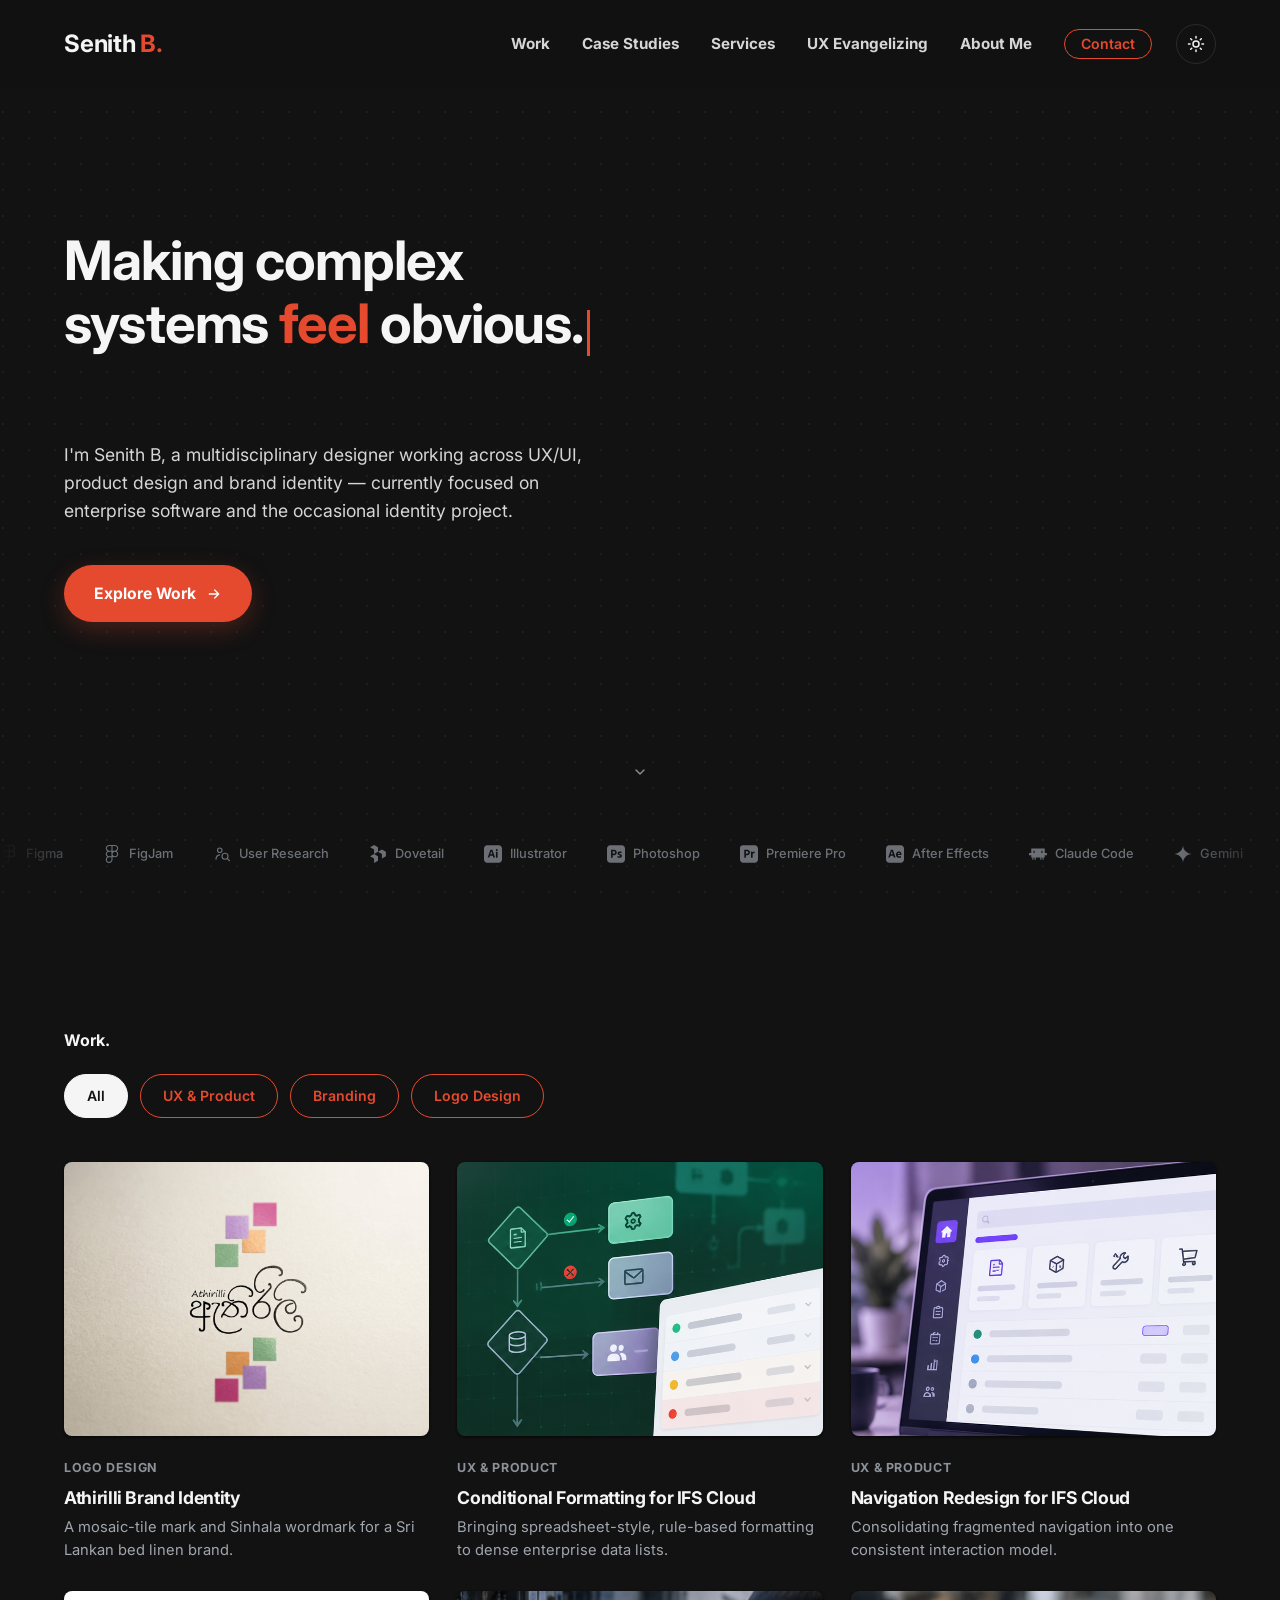
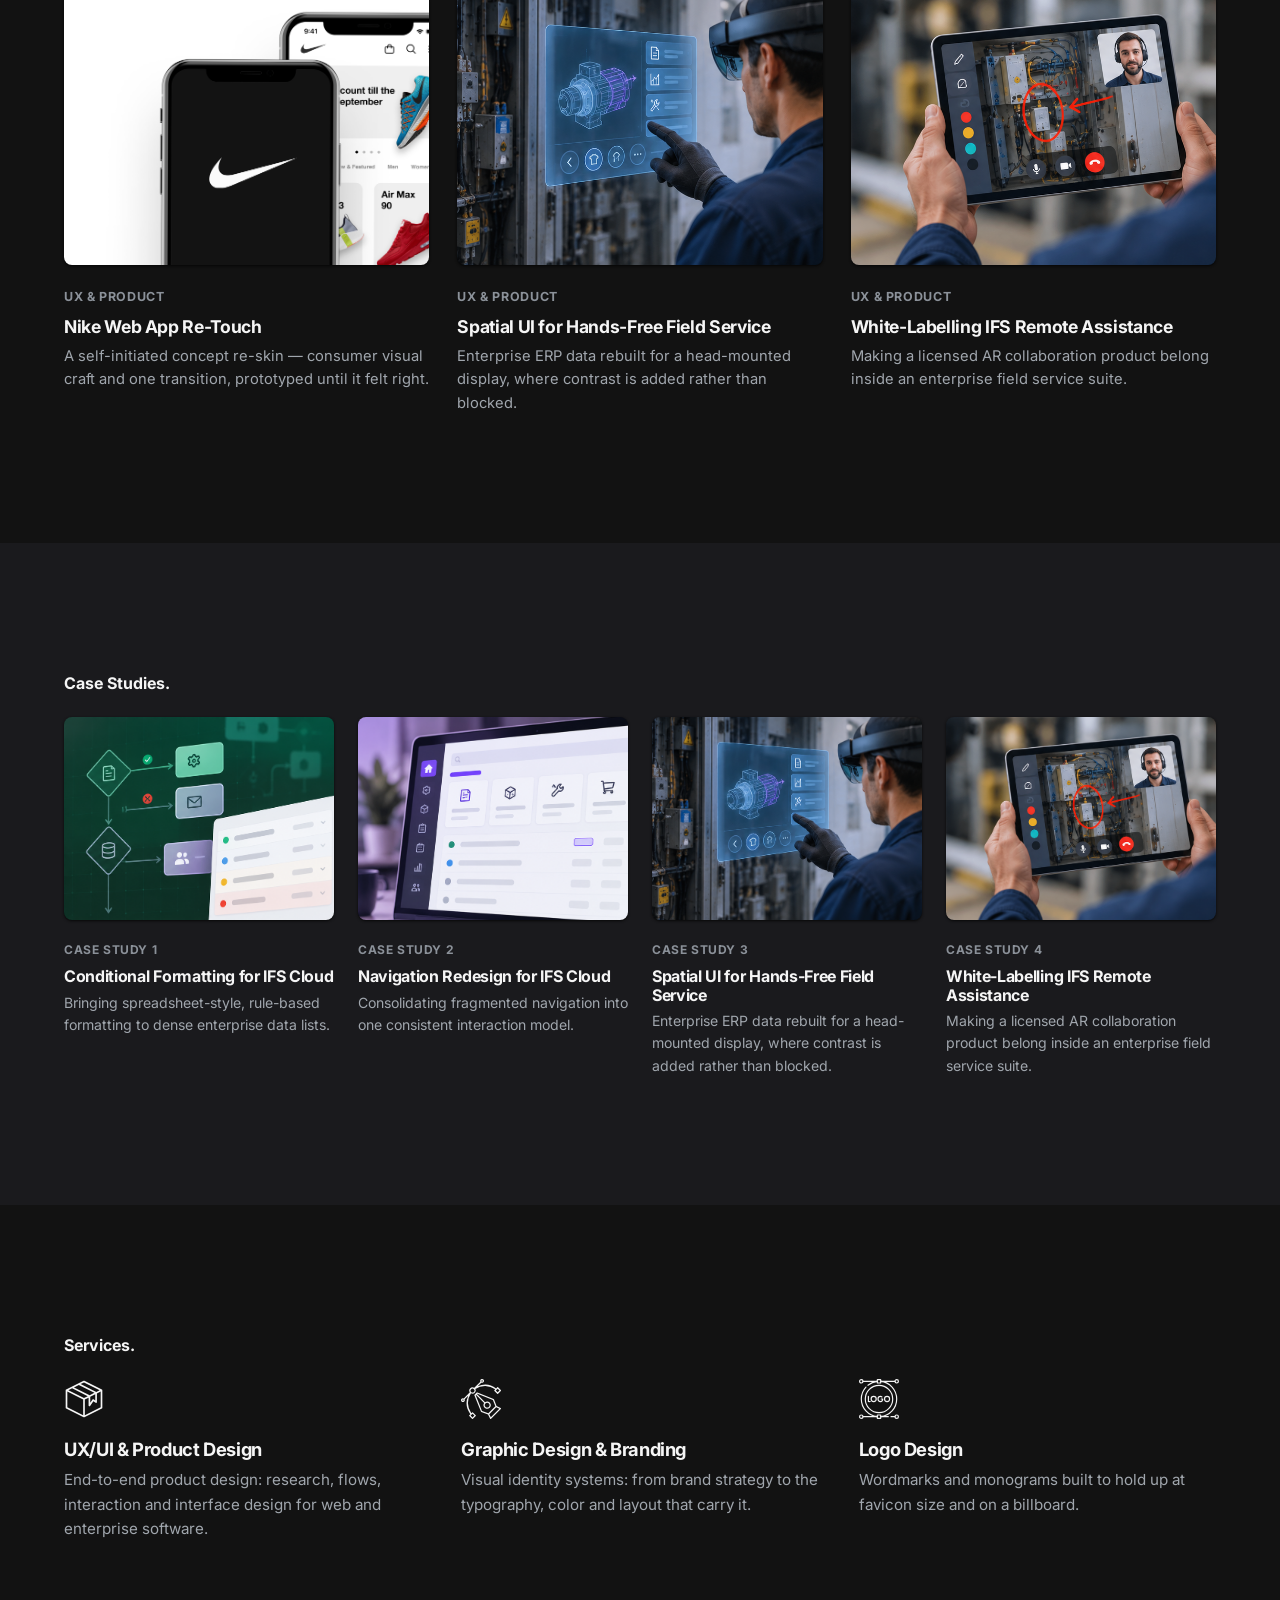
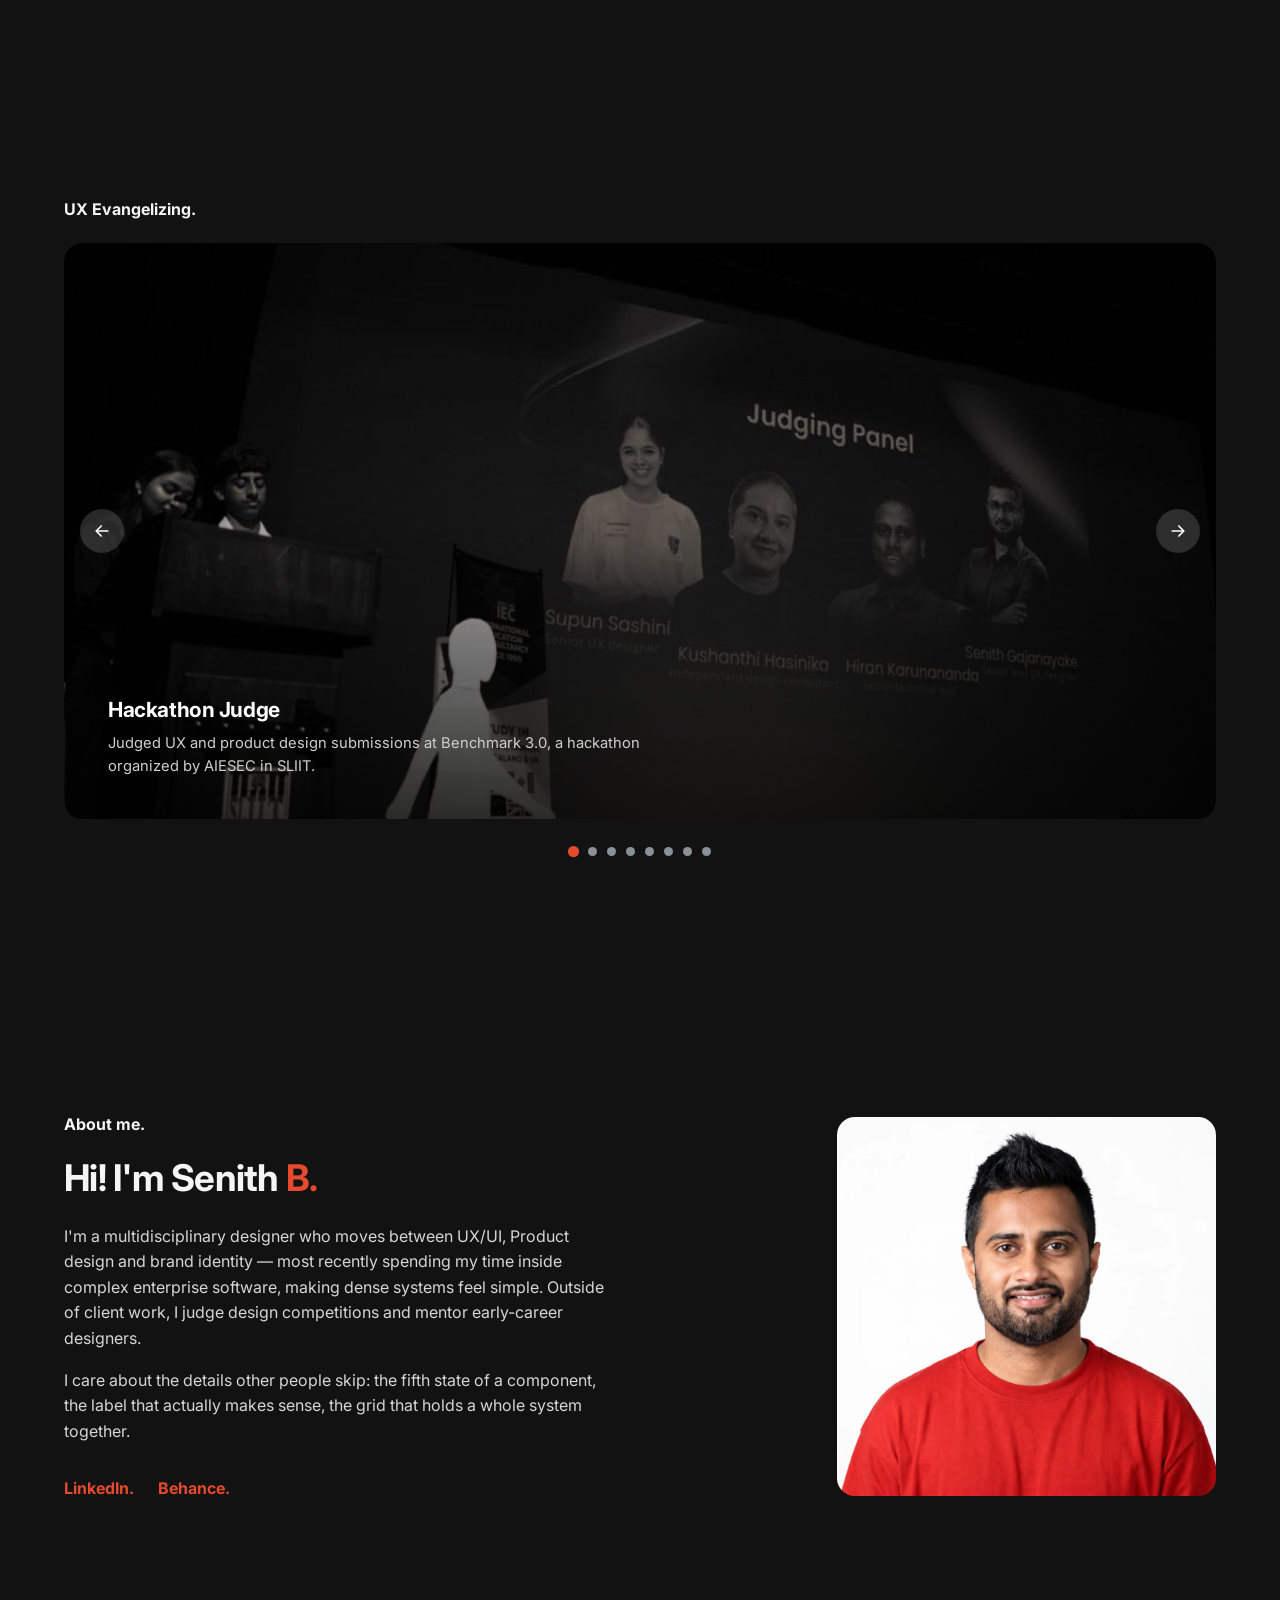
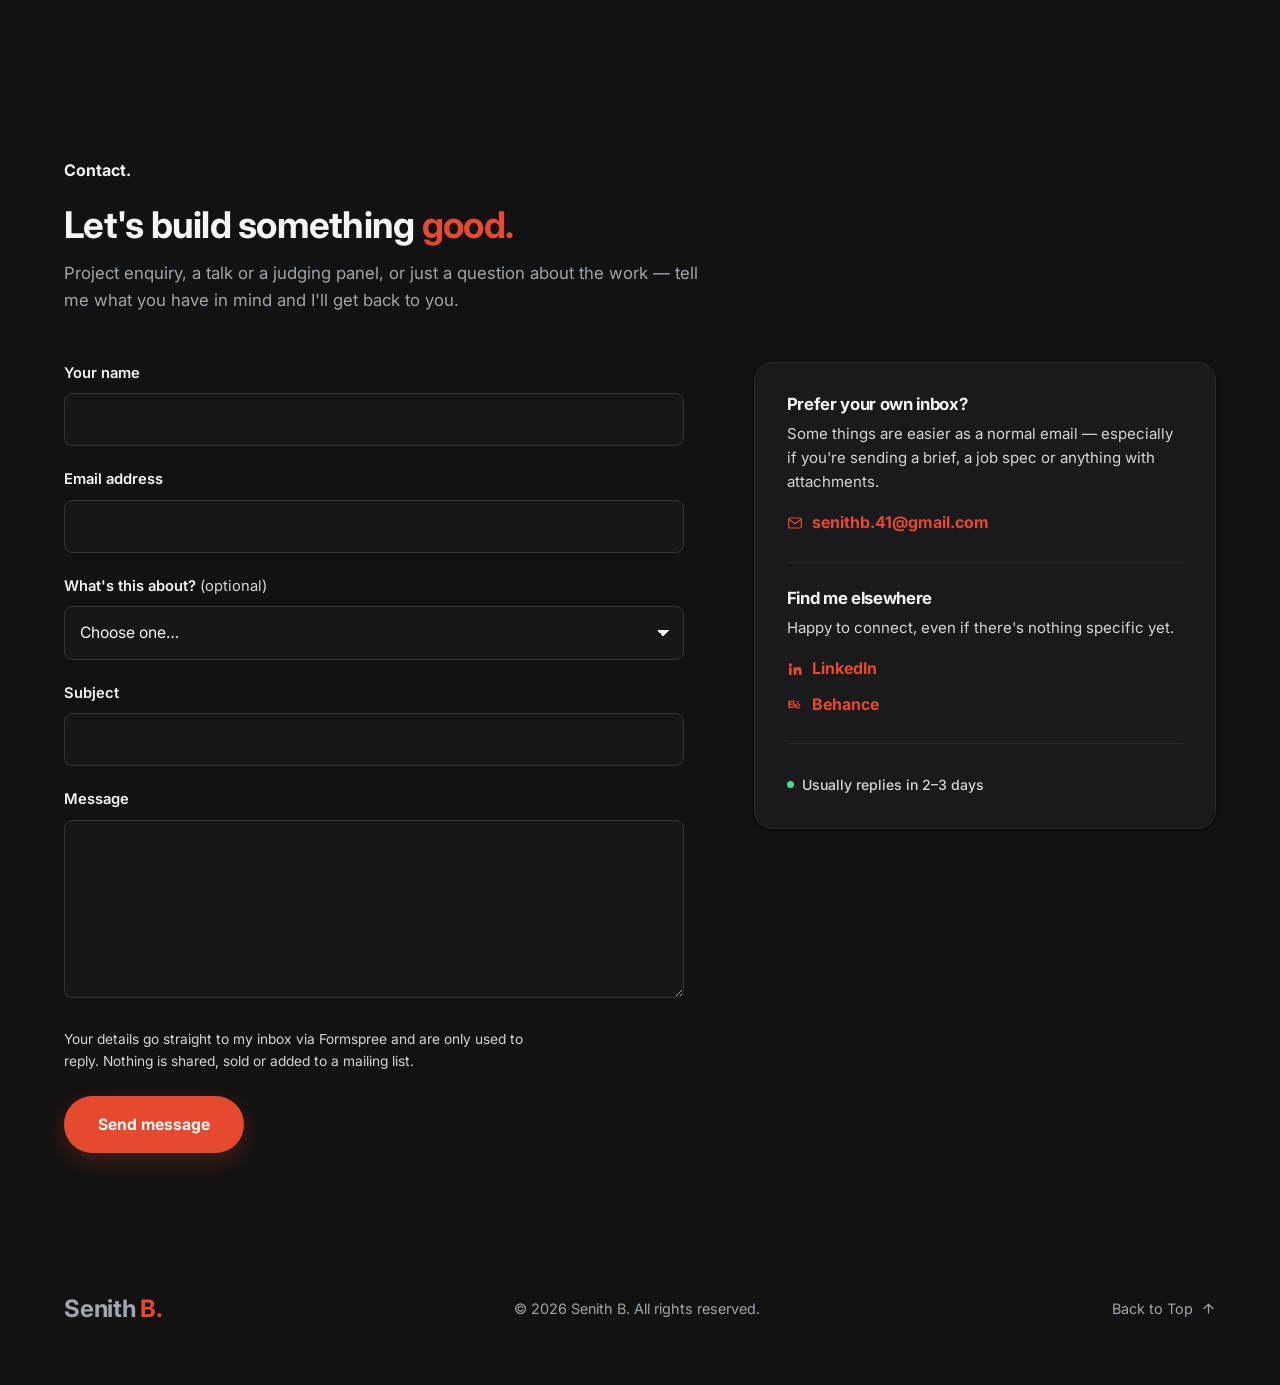
==== commit 378ecc4d: "Contact section: Formspree form with success and failure dialogs Implements the hybrid recommendatio" ====
--- a/index.html
+++ b/index.html
@@ -69,7 +69,7 @@
           <li><a href="#services">Services</a></li>
           <li><a href="#evangelizing">UX Evangelizing</a></li>
           <li><a href="#about">About Me</a></li>
-          <li><a href="mailto:senithb.41@gmail.com" class="nav-cta">Contact</a></li>
+          <li><a href="#contact" class="nav-cta">Contact</a></li>
         </ul>
         <span class="nav-indicator" id="navIndicator" aria-hidden="true"></span>
       </nav>
@@ -378,7 +378,158 @@
   </section>
 
   <!-- ===== Contact ===== -->
+  <section class="contact" id="contact">
+    <div class="container" data-reveal-group>
+      <div class="section-head reveal">
+        <span class="kicker">Contact.</span>
+        <h2>Let's build something<span class="accent"> good.</span></h2>
+        <p>Project enquiry, a talk or a judging panel, or just a question about the work — tell me what you have in mind and I'll get back to you.</p>
+      </div>
+
+      <div class="contact-grid reveal">
+        <!--
+          FORMSPREE: replace YOUR_FORM_ID below with the id from your form's
+          endpoint (https://formspree.io/f/xxxxxxxx). Until you do, the script
+          blocks submission and shows the failure dialog rather than posting
+          into the void. The action also works without JavaScript — Formspree
+          renders its own confirmation page in that case.
+        -->
+        <form class="contact-form" id="contactForm"
+              action="https://formspree.io/f/YOUR_FORM_ID" method="post" novalidate>
+
+          <div class="field" id="f-name">
+            <label for="c-name">Your name</label>
+            <input type="text" id="c-name" name="name" autocomplete="name"
+                   required aria-required="true" aria-describedby="e-name">
+            <p class="field-error" id="e-name">Please tell me your name.</p>
+          </div>
+
+          <div class="field" id="f-email">
+            <label for="c-email">Email address</label>
+            <input type="email" id="c-email" name="email" autocomplete="email"
+                   required aria-required="true" aria-describedby="e-email">
+            <p class="field-error" id="e-email">That doesn't look like an email address &mdash; I need it to reply.</p>
+          </div>
+
+          <div class="field" id="f-topic">
+            <label for="c-topic">What's this about? <span class="optional">(optional)</span></label>
+            <select id="c-topic" name="topic">
+              <option value="">Choose one&hellip;</option>
+              <option>Project enquiry</option>
+              <option>Speaking or judging</option>
+              <option>Mentoring</option>
+              <option>Something else</option>
+            </select>
+          </div>
+
+          <div class="field" id="f-subject">
+            <label for="c-subject">Subject</label>
+            <input type="text" id="c-subject" name="subject"
+                   required aria-required="true" aria-describedby="e-subject">
+            <p class="field-error" id="e-subject">A short subject line helps me prioritise.</p>
+          </div>
+
+          <div class="field" id="f-message">
+            <label for="c-message">Message</label>
+            <textarea id="c-message" name="message" rows="6"
+                      required aria-required="true" aria-describedby="e-message"></textarea>
+            <p class="field-error" id="e-message">Tell me a little about what you need.</p>
+          </div>
+
+          <!-- Formspree's built-in honeypot. Real people never see it. -->
+          <div class="hp" aria-hidden="true">
+            <label for="c-company">Company (leave this empty)</label>
+            <input type="text" id="c-company" name="_gotcha" tabindex="-1" autocomplete="off">
+          </div>
+
+          <p class="privacy-note">
+            Your details go straight to my inbox via Formspree and are only used to reply.
+            Nothing is shared, sold or added to a mailing list.
+          </p>
+
+          <button type="submit" class="submit-btn" id="submitBtn">
+            <span id="submitLabel">Send message</span>
+          </button>
+        </form>
+
+        <aside class="contact-aside">
+          <div class="aside-block">
+            <h3>Prefer your own inbox?</h3>
+            <p>Some things are easier as a normal email &mdash; especially if you're sending a brief, a job spec or anything with attachments.</p>
+            <a class="aside-link" href="mailto:senithb.41@gmail.com">
+              <svg viewBox="0 0 24 24" fill="none" stroke="currentColor" stroke-width="1.8" stroke-linecap="round" stroke-linejoin="round" aria-hidden="true">
+                <rect x="2.5" y="4.5" width="19" height="15" rx="2.5"/><path d="M3 6.5l9 6.5 9-6.5"/>
+              </svg>
+              senithb.41@gmail.com
+            </a>
+          </div>
+
+          <div class="aside-block">
+            <h3>Find me elsewhere</h3>
+            <p>Happy to connect, even if there's nothing specific yet.</p>
+            <a class="aside-link" href="https://www.linkedin.com/in/senith-b-gajanayake-13705046/" target="_blank" rel="noopener noreferrer">
+              <svg viewBox="0 0 24 24" fill="currentColor" aria-hidden="true"><path d="M4.98 3.5A2.5 2.5 0 1 0 5 8.5a2.5 2.5 0 0 0-.02-5zM3 9.5h4V21H3zM9.5 9.5h3.8v1.6h.05c.53-.95 1.82-1.95 3.75-1.95 4 0 4.75 2.5 4.75 5.8V21h-4v-4.9c0-1.17-.02-2.68-1.7-2.68-1.7 0-1.96 1.28-1.96 2.6V21h-4z"/></svg>
+              LinkedIn
+            </a>
+            <a class="aside-link" href="https://www.behance.net/SenithB" target="_blank" rel="noopener noreferrer">
+              <svg viewBox="0 0 24 24" fill="currentColor" aria-hidden="true"><path d="M8.2 5.5c1.9 0 3.3.7 3.3 2.6 0 1.2-.6 1.9-1.5 2.3 1.3.4 2 1.4 2 2.8 0 2.3-1.9 3.3-4 3.3H2V5.5zm-.4 4.4c.9 0 1.5-.4 1.5-1.3 0-1-.7-1.2-1.6-1.2H4.7v2.5zm.2 4.7c1 0 1.8-.35 1.8-1.5 0-1.15-.7-1.5-1.75-1.5H4.7v3zM18.3 7.1h-4.6V5.9h4.6zm-2.2 2.4c2.5 0 4 1.7 3.9 4.5h-5.9c.1 1.2.8 1.9 2 1.9.9 0 1.5-.35 1.8-1h1.95c-.4 1.7-1.85 2.6-3.8 2.6-2.6 0-4.1-1.75-4.1-4.2 0-2.4 1.6-4.3 4.15-3.8zm-1.95 3.2h3.75c-.1-1.1-.75-1.7-1.8-1.7-1.1 0-1.8.6-1.95 1.7z"/></svg>
+              Behance
+            </a>
+          </div>
+
+          <div class="aside-block">
+            <span class="response-time"><span class="dot"></span> Usually replies in 2&ndash;3 days</span>
+          </div>
+        </aside>
+      </div>
+    </div>
+  </section>
 </main>
+
+<!-- ===== Contact result dialogs ===== -->
+<!-- Native <dialog> + showModal(): focus trapping, Escape-to-close and an
+     inert background come from the platform rather than hand-rolled JS. -->
+<dialog class="modal" id="sentModal" aria-labelledby="sentTitle">
+  <div class="modal-inner">
+    <button type="button" class="modal-close" data-close aria-label="Close">
+      <svg viewBox="0 0 24 24" fill="none" stroke="currentColor" stroke-width="2" stroke-linecap="round" aria-hidden="true"><path d="M6 6l12 12M18 6L6 18"/></svg>
+    </button>
+    <span class="modal-badge is-ok" aria-hidden="true">
+      <svg viewBox="0 0 24 24" fill="none" stroke="currentColor" stroke-width="2.6" stroke-linecap="round" stroke-linejoin="round"><path d="M5 12.5l4.5 4.5L19 7.5"/></svg>
+    </span>
+    <h2 class="modal-title" id="sentTitle">Message sent</h2>
+    <p class="modal-body">
+      Thanks &mdash; that's landed. I'll reply to <strong id="echoEmail">your inbox</strong>,
+      usually within 2&ndash;3 days.
+    </p>
+    <p class="modal-body">
+      If it's urgent, you can also reach me at
+      <a href="mailto:senithb.41@gmail.com">senithb.41@gmail.com</a>.
+    </p>
+    <button type="button" class="modal-btn" data-close autofocus>Done</button>
+  </div>
+</dialog>
+
+<dialog class="modal" id="failModal" aria-labelledby="failTitle">
+  <div class="modal-inner">
+    <button type="button" class="modal-close" data-close aria-label="Close">
+      <svg viewBox="0 0 24 24" fill="none" stroke="currentColor" stroke-width="2" stroke-linecap="round" aria-hidden="true"><path d="M6 6l12 12M18 6L6 18"/></svg>
+    </button>
+    <span class="modal-badge is-bad" aria-hidden="true">
+      <svg viewBox="0 0 24 24" fill="none" stroke="currentColor" stroke-width="2.4" stroke-linecap="round"><path d="M12 7v7"/><path d="M12 17.2v.1"/></svg>
+    </span>
+    <h2 class="modal-title" id="failTitle">That didn't send</h2>
+    <p class="modal-body" id="failReason">
+      Something went wrong on my end &mdash; nothing you did. Your message is still in the
+      form, so nothing is lost.
+    </p>
+    <p class="modal-body">
+      <a href="#" id="mailtoFallback">Open it in your email app instead</a> &mdash;
+      it'll be pre-filled with everything you typed.
+    </p>
+    <button type="button" class="modal-btn" data-close autofocus>Back to the form</button>
+  </div>
+</dialog>
 
 <!-- ===== Footer ===== -->
 <footer class="site-footer">
--- a/css/style.css
+++ b/css/style.css
@@ -28,6 +28,13 @@
   --radius-sm: 8px;
   --radius-md: 18px;
   --radius-lg: 28px;
+  /* Form surfaces and status colours. --error is NOT --accent: the accent is
+     only 3.48:1 on the light background, below AA for body text. These two
+     clear 4.8:1 in both themes. */
+  --field-bg: #17171a;
+  --field-border: #34343a;
+  --error: #FF7A62;
+  --success: #4ADE80;
   --container: 1280px;
   --container-pad: 64px;
   --transition: 0.25s ease;
@@ -48,6 +55,10 @@
   --dot-alpha-hi: 0.40;
   --shadow-resting: 0 1px 3px rgba(20, 20, 30, 0.10), 0 1px 2px rgba(20, 20, 30, 0.06);
   --shadow-hover: 0 30px 55px rgba(20, 20, 30, 0.18), 0 12px 24px rgba(20, 20, 30, 0.12);
+  --field-bg: #ffffff;
+  --field-border: #d9d9dd;
+  --error: #C6301A;
+  --success: #1E7A3E;
 }
 
 /* ---------- Reset ---------- */
@@ -557,6 +568,149 @@
 .evangelizing-dots button:hover:not(.active) { background: var(--text-light); }
 .evangelizing-dots button:focus-visible { outline-offset: 3px; }
 .evangelizing-dots button.active { background: var(--accent); transform: scale(1.25); }
+
+/* ---------- Contact ---------- */
+.contact-grid { display: grid; grid-template-columns: 1.15fr 0.85fr; gap: 64px; align-items: start; }
+.contact-form { max-width: 620px; }
+
+.field { margin-bottom: 22px; }
+.field label { display: block; font-weight: 600; font-size: 0.92rem; margin-bottom: 8px; color: var(--text); }
+.field .optional { font-weight: 400; color: var(--text-body); }
+.field input,
+.field select,
+.field textarea {
+  width: 100%;
+  font: inherit;
+  font-size: 0.98rem;
+  color: var(--text);
+  background: var(--field-bg);
+  border: 1px solid var(--field-border);
+  border-radius: var(--radius-sm);
+  padding: 13px 15px;
+  transition: border-color var(--transition), box-shadow var(--transition);
+}
+.field textarea { resize: vertical; min-height: 150px; line-height: 1.6; }
+.field select {
+  appearance: none;
+  cursor: pointer;
+  padding-right: 40px;
+  background-image: linear-gradient(45deg, transparent 50%, currentColor 50%), linear-gradient(135deg, currentColor 50%, transparent 50%);
+  background-position: right 20px center, right 14px center;
+  background-size: 6px 6px, 6px 6px;
+  background-repeat: no-repeat;
+}
+.field input::placeholder, .field textarea::placeholder { color: var(--text-faint); }
+.field input:focus, .field select:focus, .field textarea:focus {
+  outline: none;
+  border-color: var(--accent);
+  box-shadow: 0 0 0 3px rgba(230, 74, 46, 0.22);
+}
+.field input:focus-visible, .field select:focus-visible, .field textarea:focus-visible {
+  outline: 2px solid var(--accent);
+  outline-offset: 2px;
+}
+.field input[aria-invalid="true"],
+.field select[aria-invalid="true"],
+.field textarea[aria-invalid="true"] { border-color: var(--error); }
+.field-error { display: none; margin-top: 7px; font-size: 0.86rem; font-weight: 500; color: var(--error); }
+/* Never colour alone: the glyph carries the same signal. */
+.field-error::before { content: "\25B2 "; font-size: 0.78em; }
+.field.has-error .field-error { display: block; }
+
+/* Honeypot: off-screen rather than display:none, which some bots skip. */
+.hp { position: absolute; left: -9999px; width: 1px; height: 1px; overflow: hidden; opacity: 0; }
+
+.privacy-note { font-size: 0.86rem; color: var(--text-body); margin: 0 0 24px; max-width: 52ch; }
+.submit-btn {
+  display: inline-flex; align-items: center; gap: 10px;
+  background: var(--accent); color: #fff;
+  font-weight: 700; font-size: 0.98rem;
+  padding: 16px 34px; border-radius: 999px;
+  box-shadow: 0 8px 24px rgba(230, 74, 46, 0.25);
+  transition: transform var(--transition), box-shadow var(--transition), opacity var(--transition);
+}
+.submit-btn:hover:not(:disabled) { transform: translateY(-2px); box-shadow: 0 12px 32px rgba(230, 74, 46, 0.35); }
+.submit-btn:disabled { opacity: 0.65; cursor: progress; transform: none; box-shadow: none; }
+.spinner {
+  width: 15px; height: 15px; border-radius: 50%;
+  border: 2px solid rgba(255, 255, 255, 0.4); border-top-color: #fff;
+  animation: spin 0.7s linear infinite;
+}
+@keyframes spin { to { transform: rotate(360deg); } }
+
+.contact-aside {
+  background: var(--surface-alt);
+  border: 1px solid var(--border);
+  border-radius: var(--radius-md);
+  padding: 32px;
+  box-shadow: var(--shadow-resting);
+}
+.contact-aside h3 { font-size: 1.05rem; margin-bottom: 8px; }
+.contact-aside p { color: var(--text-body); font-size: 0.94rem; margin: 0 0 16px; }
+.aside-block + .aside-block { margin-top: 26px; padding-top: 26px; border-top: 1px solid var(--border); }
+.aside-link {
+  display: flex; align-items: center; gap: 9px;
+  font-weight: 700; color: var(--accent);
+  word-break: break-word;
+}
+.aside-link + .aside-link { margin-top: 10px; }
+.aside-link:hover { text-decoration: underline; text-underline-offset: 3px; }
+.aside-link svg { width: 16px; height: 16px; flex-shrink: 0; }
+.response-time { display: inline-flex; align-items: center; gap: 8px; font-size: 0.88rem; color: var(--text-body); font-weight: 500; }
+.response-time .dot { width: 7px; height: 7px; border-radius: 50%; background: var(--success); flex-shrink: 0; }
+
+/* ---------- Contact result dialogs ---------- */
+.modal {
+  width: min(460px, calc(100vw - 40px));
+  /* The global `* { margin: 0 }` reset above kills the UA stylesheet's
+     `dialog { margin: auto }`, which is what centres a modal dialog. Without
+     this it pins to the top-left corner and the backdrop click target is
+     wrong. */
+  margin: auto;
+  padding: 0;
+  border: 1px solid var(--border);
+  border-radius: var(--radius-md);
+  background: var(--surface-alt);
+  color: var(--text);
+  box-shadow: var(--shadow-hover);
+  /* Closed dialogs are display:none, so animate only the open state. */
+  opacity: 0;
+  transform: scale(0.96);
+  transition: opacity var(--transition), transform var(--transition);
+}
+.modal[open] { opacity: 1; transform: scale(1); }
+.modal::backdrop { background: rgba(0, 0, 0, 0.85); }
+.modal-inner { position: relative; padding: 36px 32px 32px; }
+.modal-close {
+  position: absolute; top: 14px; right: 14px;
+  width: 34px; height: 34px; border-radius: 50%;
+  display: flex; align-items: center; justify-content: center;
+  color: var(--text-body);
+  transition: background var(--transition), color var(--transition);
+}
+.modal-close:hover { background: var(--dark); color: var(--text); }
+.modal-close svg { width: 17px; height: 17px; }
+.modal-badge {
+  width: 44px; height: 44px; border-radius: 50%;
+  display: flex; align-items: center; justify-content: center;
+  margin-bottom: 18px;
+}
+.modal-badge svg { width: 22px; height: 22px; }
+.modal-badge.is-ok  { background: var(--success); color: var(--bg); }
+.modal-badge.is-bad { background: var(--error);   color: var(--bg); }
+.modal-title { font-size: 1.3rem; margin-bottom: 12px; }
+.modal-body { color: var(--text-body); font-size: 0.95rem; margin: 0 0 12px; }
+.modal-body a { color: var(--accent); font-weight: 600; text-decoration: underline; text-underline-offset: 3px; }
+.modal-btn {
+  margin-top: 14px;
+  display: inline-flex; align-items: center; justify-content: center;
+  background: var(--accent); color: #fff;
+  font-weight: 700; font-size: 0.94rem;
+  padding: 13px 28px; border-radius: 999px;
+  transition: transform var(--transition);
+}
+.modal-btn:hover { transform: translateY(-2px); }
+body.modal-open { overflow: hidden; }
 
 /* ---------- About ---------- */
 .about .container { display: grid; grid-template-columns: 1.15fr 0.85fr; gap: 64px; align-items: center; }
@@ -809,6 +963,8 @@
      the scrim and text covered roughly the lower half of the picture. Every
      slide shares one grid cell, so the crossfade still works and the track
      takes the height of the tallest caption. */
+  .contact-grid { grid-template-columns: 1fr; gap: 40px; }
+  .contact-form { max-width: none; }
   .evangelizing-track {
     aspect-ratio: auto;
     display: grid;
@@ -846,6 +1002,8 @@
 @media (max-width: 640px) {
   /* Fill the content column rather than sitting in a 420px box inside it. */
   .about-photo { max-width: none; }
+  .contact-aside, .modal-inner { padding: 24px; }
+  .submit-btn { width: 100%; justify-content: center; }
   .work-grid, .case-grid { grid-template-columns: 1fr; }
   .project-gallery { grid-template-columns: 1fr; }
   .project-meta { grid-template-columns: 1fr 1fr; }
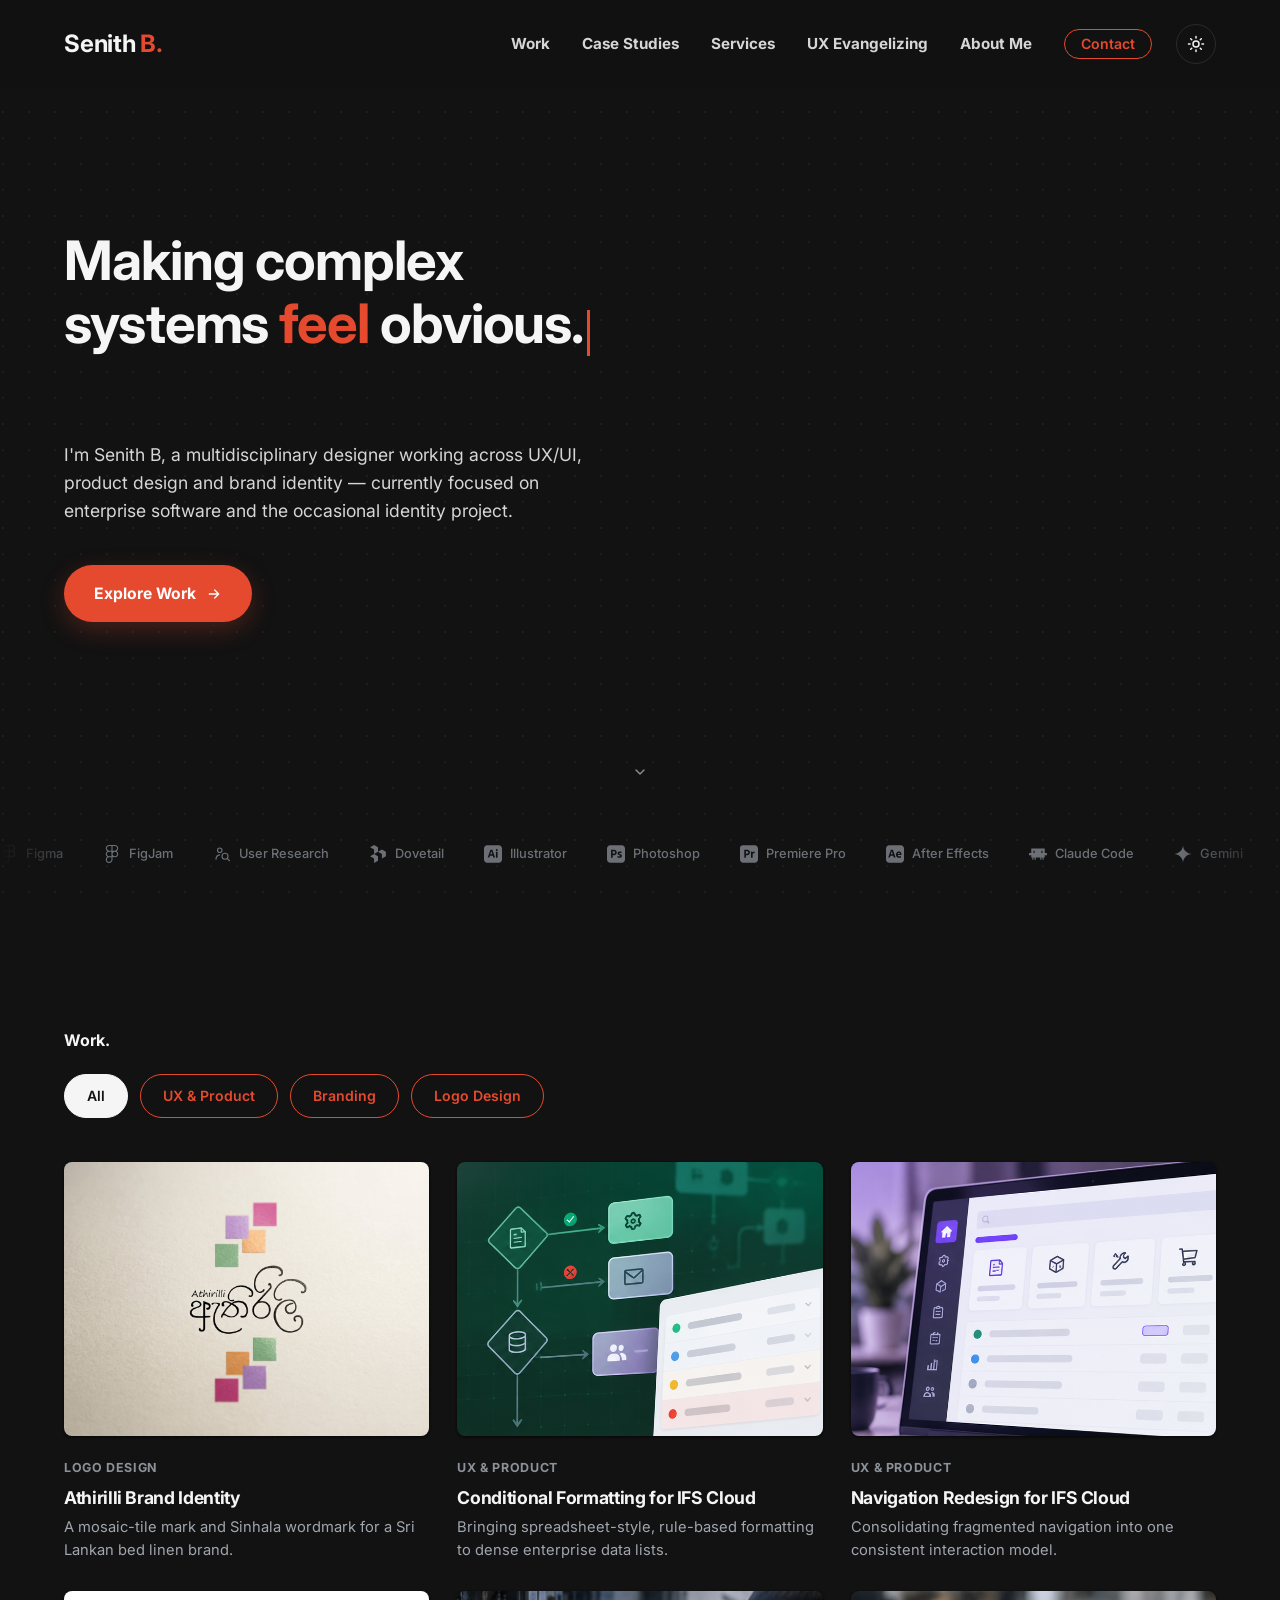
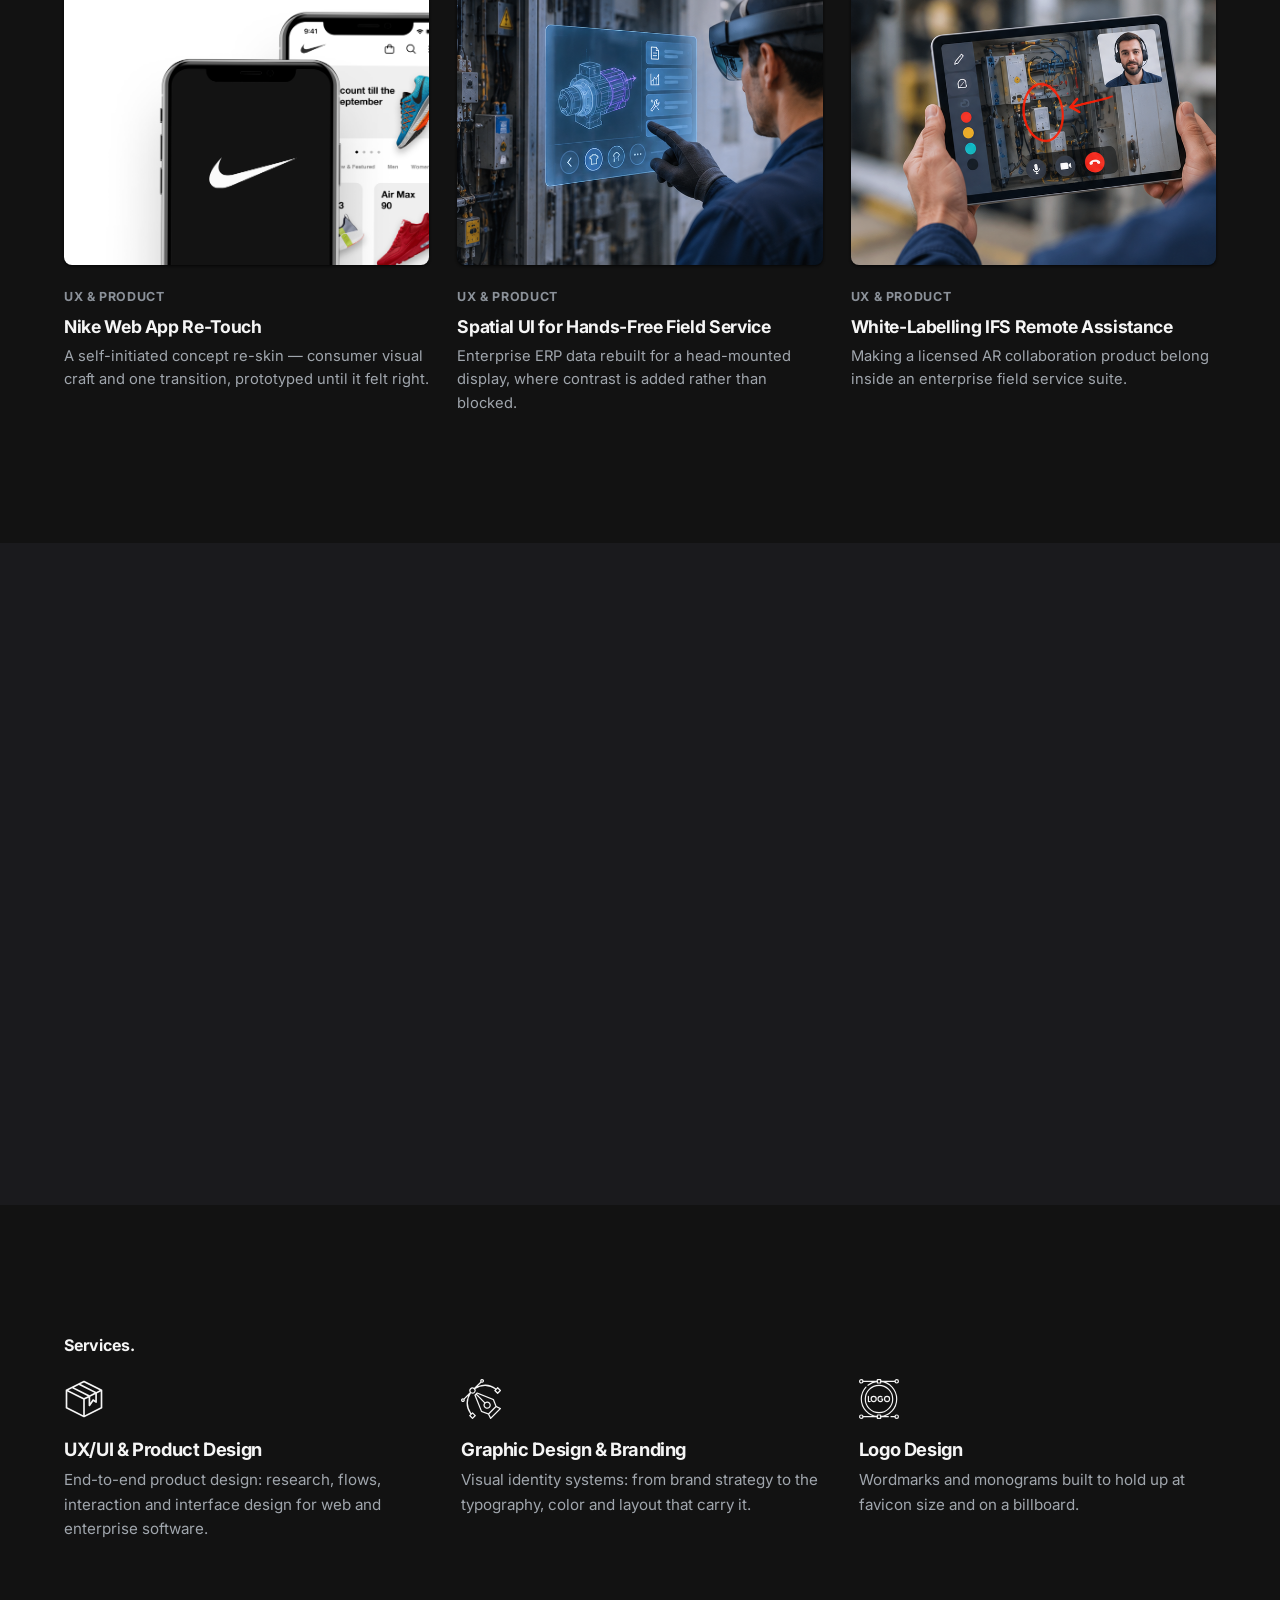
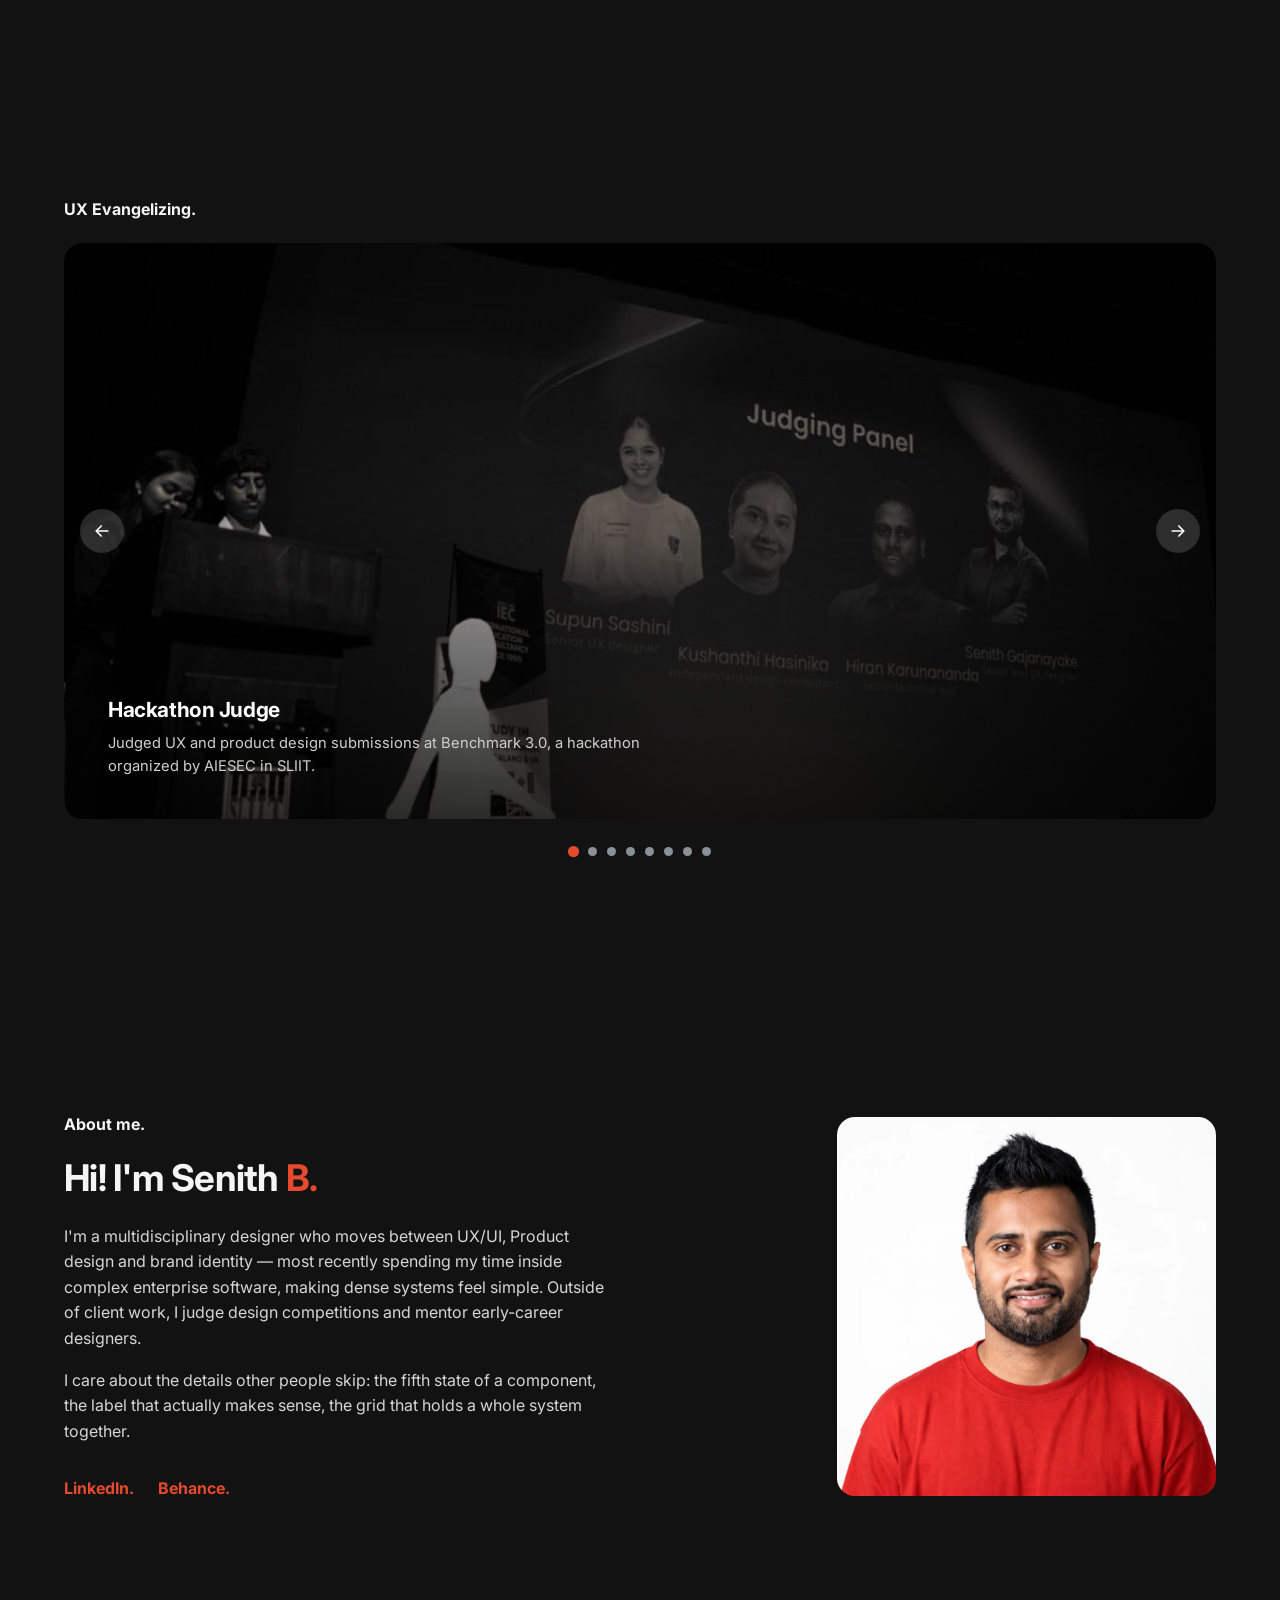
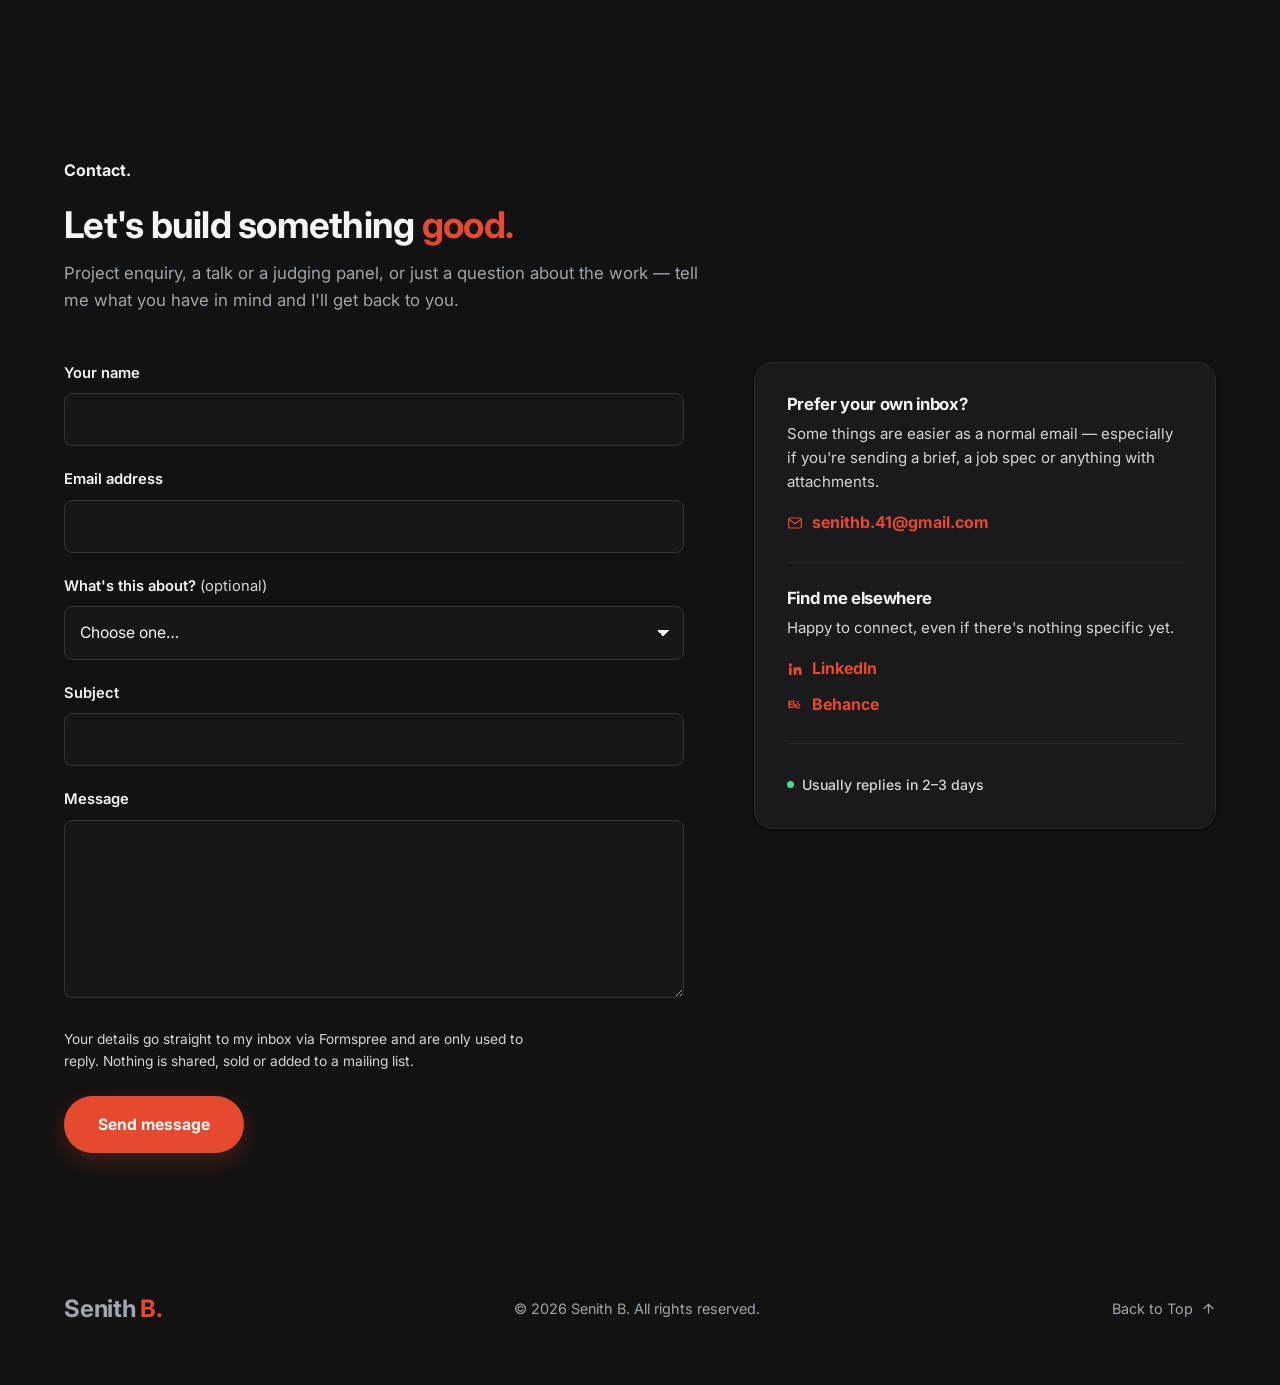
==== commit 42344149: "Point the contact form at its Formspree endpoint Swaps the YOUR_FORM_ID placeholder for the real for" ====
--- a/index.html
+++ b/index.html
@@ -14,6 +14,31 @@
   } catch (e) {}
 })();
 </script>
+<!-- Social preview and icons.
+     Pasting the site link into LinkedIn, Slack or an email renders a card
+     rather than a bare url.
+     Crawlers require ABSOLUTE urls, so the site base is written out in full
+     below. These are the ONLY absolute urls in the project -- everything else
+     is relative. When the custom domain goes live, this block is the one
+     place to update. -->
+<meta property="og:url" content="https://segalk.github.io/senithb/">
+<link rel="canonical" href="https://segalk.github.io/senithb/">
+<meta property="og:type" content="website">
+<meta property="og:site_name" content="Senith B.">
+<meta property="og:title" content="Senith B. — Product &amp; UX Designer">
+<meta property="og:description" content="Portfolio of Senith B., a multidisciplinary designer working across UX/UI, product design and brand identity.">
+<meta property="og:image" content="https://segalk.github.io/senithb/images/meta/og-card.jpg">
+<meta property="og:image:width" content="1200">
+<meta property="og:image:height" content="630">
+<meta property="og:image:alt" content="Senith B., product and UX designer">
+<meta name="twitter:card" content="summary_large_image">
+<meta name="twitter:title" content="Senith B. — Product &amp; UX Designer">
+<meta name="twitter:description" content="Portfolio of Senith B., a multidisciplinary designer working across UX/UI, product design and brand identity.">
+<meta name="twitter:image" content="https://segalk.github.io/senithb/images/meta/og-card.jpg">
+<meta name="theme-color" content="#121212">
+<link rel="icon" href="images/meta/favicon-32.png" sizes="32x32" type="image/png">
+<link rel="icon" href="images/meta/favicon-16.png" sizes="16x16" type="image/png">
+<link rel="apple-touch-icon" href="images/meta/apple-touch-icon.png">
 <link rel="preconnect" href="https://fonts.googleapis.com">
 <link rel="preconnect" href="https://fonts.gstatic.com" crossorigin>
 <link href="https://fonts.googleapis.com/css2?family=Inter:wght@400;500;600;700;800&display=swap" rel="stylesheet">
@@ -388,14 +413,14 @@
 
       <div class="contact-grid reveal">
         <!--
-          FORMSPREE: replace YOUR_FORM_ID below with the id from your form's
-          endpoint (https://formspree.io/f/xxxxxxxx). Until you do, the script
-          blocks submission and shows the failure dialog rather than posting
-          into the void. The action also works without JavaScript — Formspree
-          renders its own confirmation page in that case.
+          Posts to Formspree. The action is a real endpoint, so with JavaScript
+          off the browser submits normally and Formspree renders its own
+          confirmation page; with JavaScript on, js/main.js intercepts and
+          reports the outcome in a dialog instead. The recipient address is
+          configured in the Formspree dashboard, not here.
         -->
         <form class="contact-form" id="contactForm"
-              action="https://formspree.io/f/YOUR_FORM_ID" method="post" novalidate>
+              action="https://formspree.io/f/xvkoebev" method="post" novalidate>
 
           <div class="field" id="f-name">
             <label for="c-name">Your name</label>
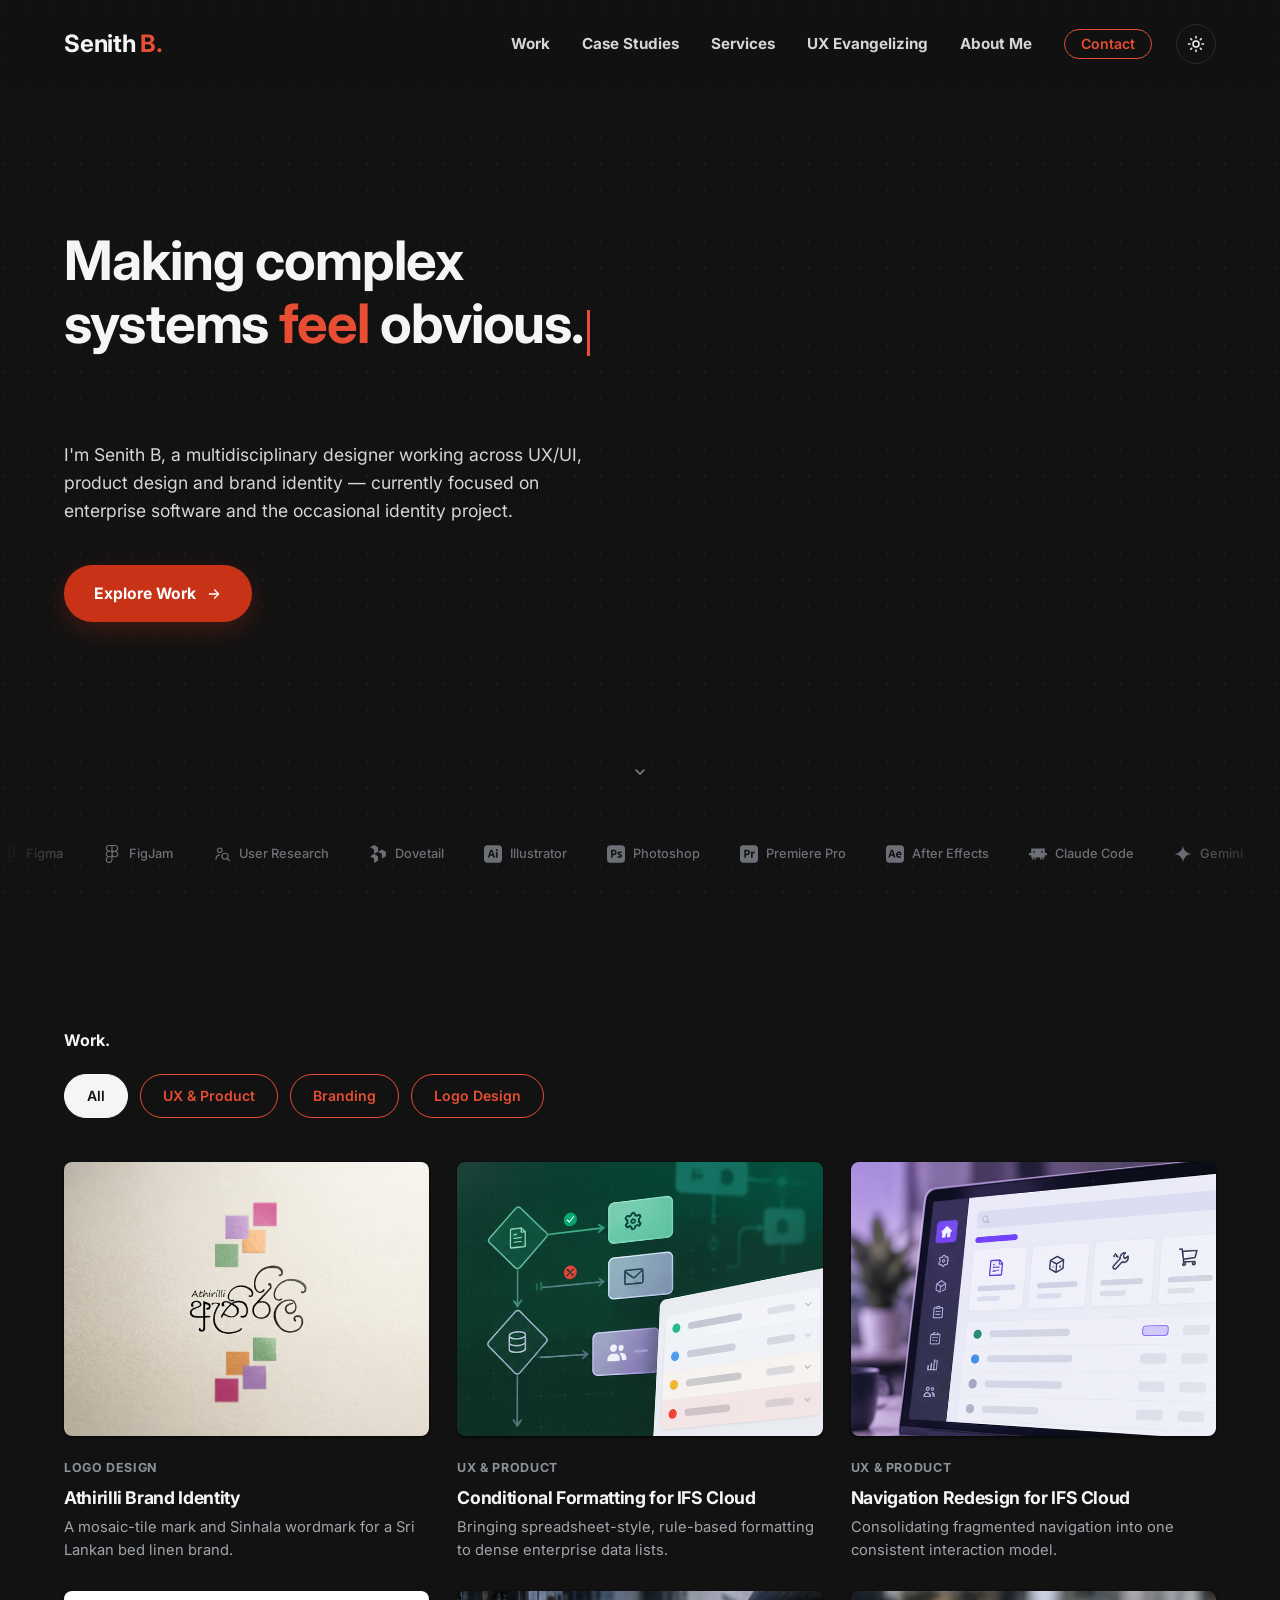
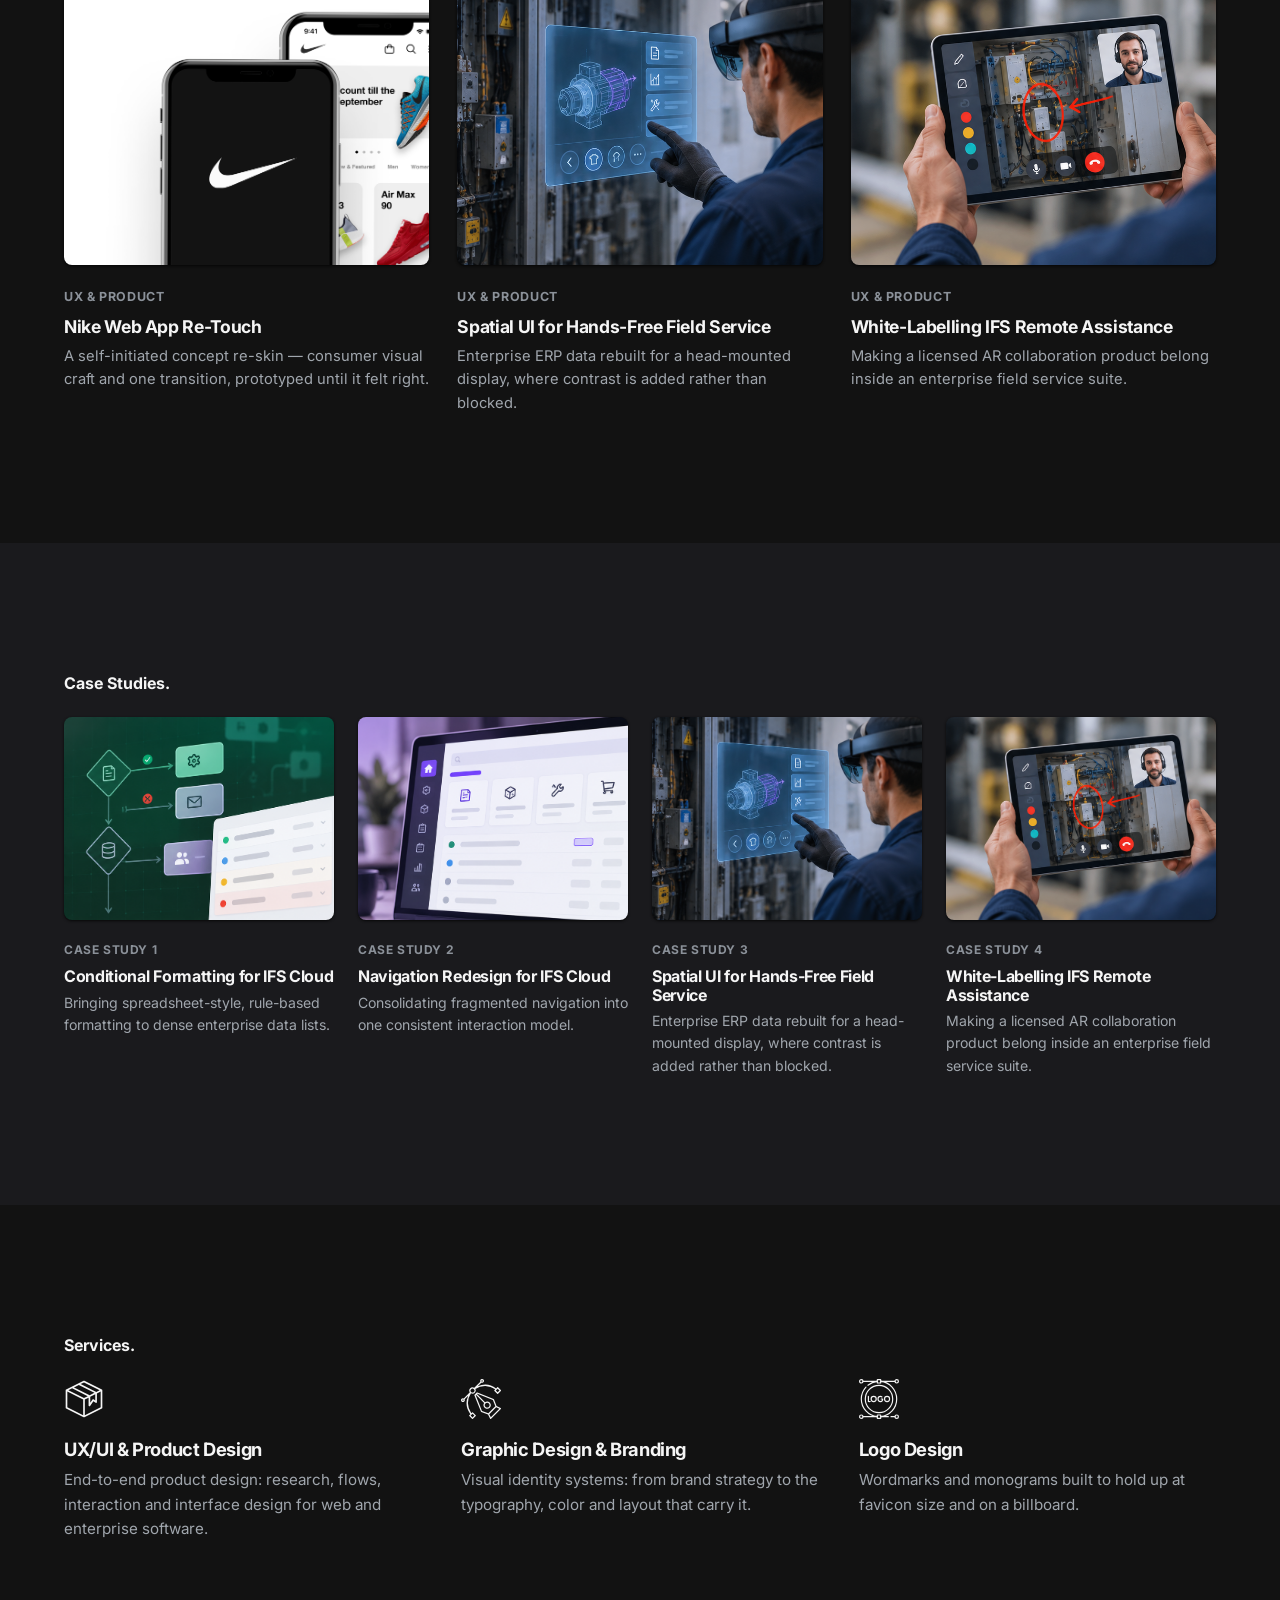
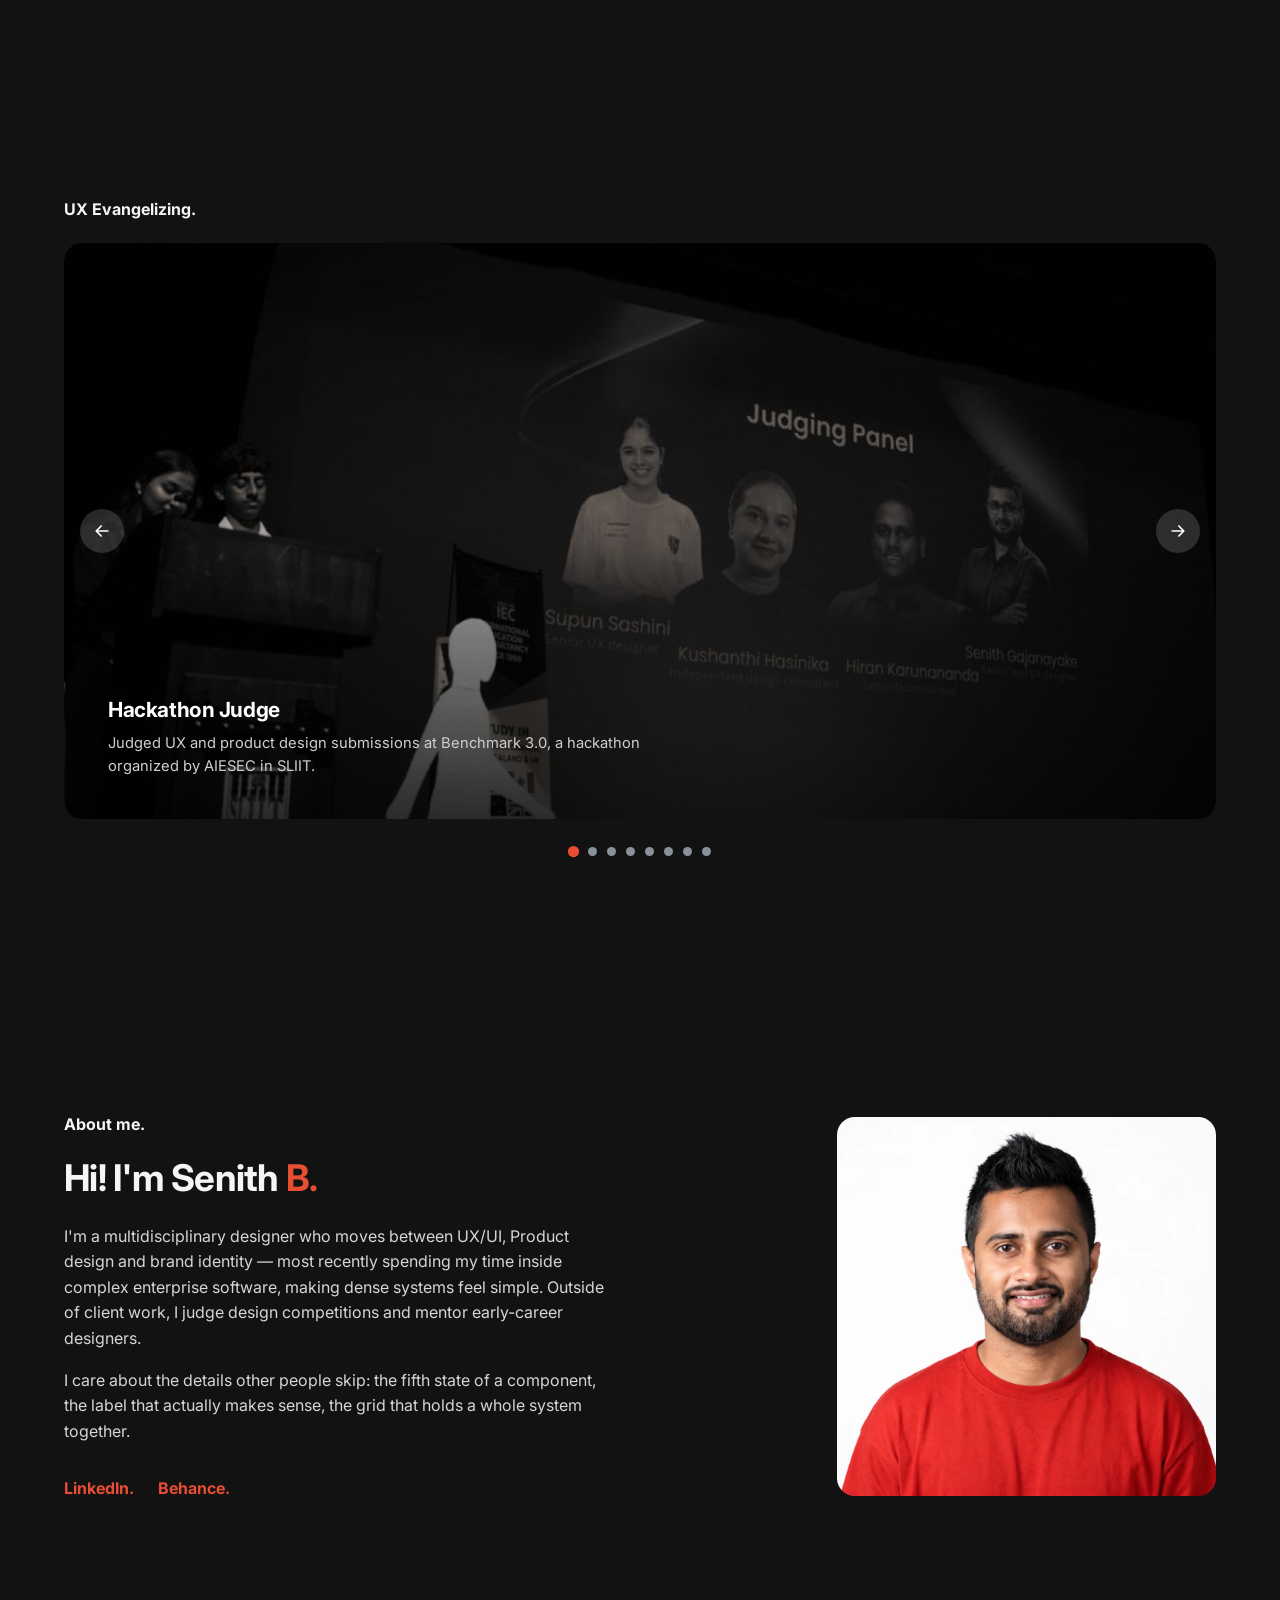
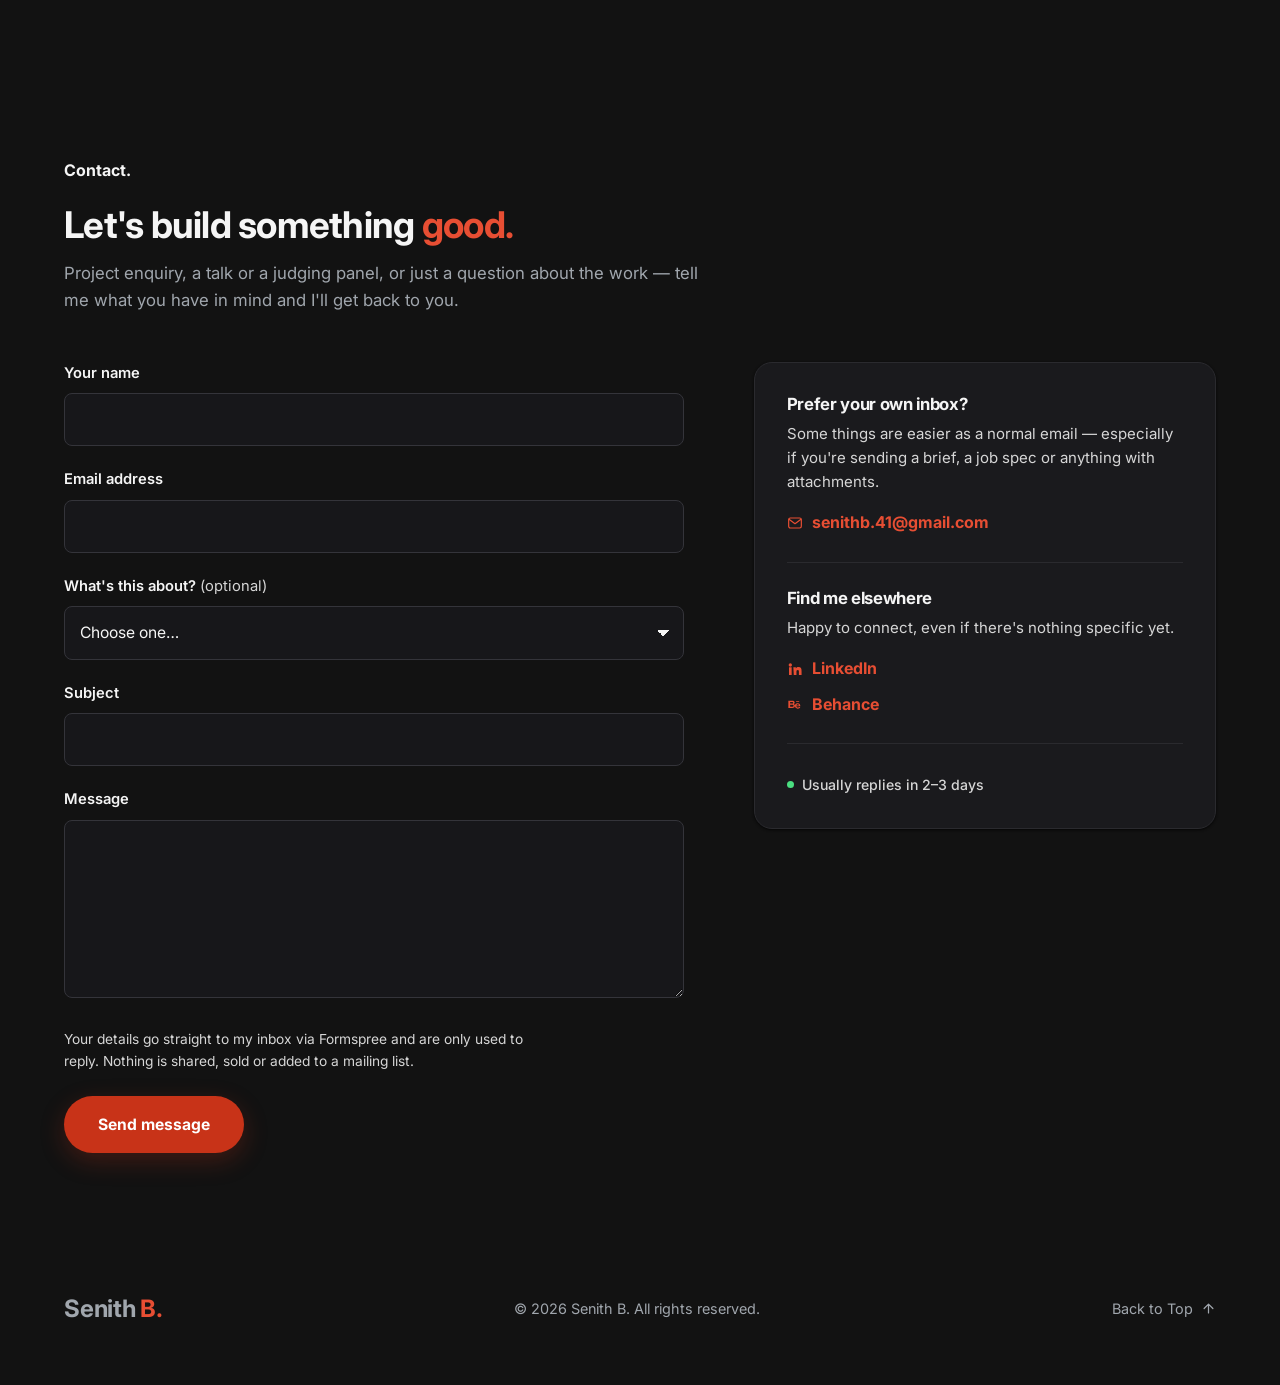
==== commit 425ecc82: "Add an author meta tag for link scrapers LinkedIn's Post Inspector flagged two missing fields. Only " ====
--- a/index.html
+++ b/index.html
@@ -35,6 +35,11 @@
 <meta name="twitter:title" content="Senith B. — Product &amp; UX Designer">
 <meta name="twitter:description" content="Portfolio of Senith B., a multidisciplinary designer working across UX/UI, product design and brand identity.">
 <meta name="twitter:image" content="https://segalk.github.io/senithb/images/meta/og-card.jpg">
+<meta name="author" content="Senith B.">
+<!-- No article:published_time. This is a portfolio, not an article: it has no
+     publication date, and inventing one to satisfy a scraper's advisory field
+     would be asserting something untrue. og:type stays "website" for the same
+     reason, even though LinkedIn buckets it as Article in its own UI. -->
 <meta name="theme-color" content="#121212">
 <link rel="icon" href="images/meta/favicon-32.png" sizes="32x32" type="image/png">
 <link rel="icon" href="images/meta/favicon-16.png" sizes="16x16" type="image/png">
--- a/css/style.css
+++ b/css/style.css
@@ -1,10 +1,20 @@
 /* ---------- Variables ---------- */
 /* Dark is the default theme. [data-theme="light"] below overrides it.
-   --accent (#E64A2E) is kept identical in both themes: against the dark
-   theme's #121212 background it measures ~4.8:1 contrast (passes WCAG AA
-   for normal text); against the light theme's white background it's used
-   only on large/bold display text or as a non-text indicator, where the
-   lower AA large-text/UI threshold (3:1) applies. */
+
+   The accent is split across two tokens rather than one, because a single
+   value cannot serve both roles. The brand red is fine as text on the dark
+   background but only 3.48:1 on the light one, and white sitting ON it is
+   3.90:1 in either theme -- so solid fills carrying white text fail
+   everywhere, while accent-as-text fails only in the light theme.
+
+     --accent         text, borders, icons, the logo. #E74E33 on dark;
+                      #BF3117 on light, where the brand red is only 3.48:1.
+     --accent-strong  fills behind white text -- .hero-cta, .submit-btn,
+                      .modal-btn. Darker in both themes.
+
+   The upshot is that the brand red keeps full strength on dark everywhere
+   except those three buttons. Status colours stay separate again: --error
+   and --success are not the accent, for the same contrast reason. */
 :root {
   color-scheme: dark;
   --bg: #121212;
@@ -13,7 +23,18 @@
   --text-body: #d6d6d6;
   --text-light: #a0a6ad;
   --text-faint: #8b9199;
-  --accent: #E64A2E;
+  /* #E64A2E nudged up by 5/255 -- visually the same red, but it was 4.45:1
+     on --surface-alt, a hair under AA, which showed up on the contact card's
+     links. Now 4.94:1 on --bg and 4.58:1 on --surface-alt. */
+  --accent: #E74E33;
+  /* Solid fills that carry white text need to be darker than --accent: white
+     on the brand red is only 3.90:1, which fails AA in BOTH themes. --accent
+     itself barely moves here because it already passes as text, so the red
+     keeps its full strength everywhere except those fills. The -rgb triplets
+     exist so the glows below can use rgba() -- same approach as --dot-rgb. */
+  --accent-strong: #C83318;        /* white on this: 5.33:1 */
+  --accent-rgb: 231, 78, 51;
+  --accent-strong-rgb: 200, 51, 24;
   --dark: #242428;
   --border: #2a2a2e;
   --header-bg: rgba(18, 18, 18, 0.85);
@@ -37,6 +58,10 @@
   --success: #4ADE80;
   --container: 1280px;
   --container-pad: 64px;
+  /* The fixed header's height. Used by the header itself, by the hero's top
+     padding, by the mobile nav's offset, and by scroll-padding-top below --
+     they have to agree, so they read from here. */
+  --header-h: 88px;
   --transition: 0.25s ease;
 }
 :root[data-theme="light"] {
@@ -45,8 +70,20 @@
   --surface-alt: #fafafa;
   --text: #141414;
   --text-body: #2B2B2B;
-  --text-light: #7E858B;
-  --text-faint: #9b9b9b;
+  /* Both were below AA in this theme -- #7E858B measured 3.34:1 on --bg and
+     #9b9b9b just 2.48:1, and they carry body copy, card descriptions and
+     project paragraphs, so the 4.5:1 threshold applies rather than the 3:1
+     one for non-text. Darkened the least needed to clear it, keeping each
+     one's hue and the light > faint ordering. */
+  --text-light: #61666B;   /* 5.18:1 on --bg, 5.56:1 on --surface-alt */
+  --text-faint: #6B6B6B;   /* 4.76:1 on --bg, 5.11:1 on --surface-alt */
+  /* Here the accent itself has to move: at #E64A2E it is 3.48:1 on --bg, and
+     it carries body-size text (.project-back, .about-links a, .aside-link,
+     .modal-body a). One value covers both roles in this theme. */
+  --accent: #BF3117;               /* 5.12:1 on --bg; white on it: 5.73:1 */
+  --accent-strong: #BF3117;
+  --accent-rgb: 191, 49, 23;
+  --accent-strong-rgb: 191, 49, 23;
   --dark: #2B2B2B;
   --border: #e6e6e6;
   --header-bg: rgba(242, 242, 242, 0.9);
@@ -63,7 +100,16 @@
 
 /* ---------- Reset ---------- */
 * , *::before, *::after { box-sizing: border-box; margin: 0; padding: 0; }
-html { scroll-behavior: smooth; }
+html {
+  scroll-behavior: smooth;
+  /* Without this, an anchor scrolls its target flush to the top of the
+     viewport and the fixed header sits on top of it: section kickers landed
+     9px under the header, and the logo's #home link scrolled past the hero's
+     own top padding so the hero jammed against the nav. scroll-padding-top
+     shifts the resting position of every anchor jump and of
+     scrollIntoView({block:'start'}) by the header's height. */
+  scroll-padding-top: var(--header-h);
+}
 body {
   font-family: var(--font);
   color: var(--text);
@@ -143,7 +189,7 @@
   display: flex;
   align-items: center;
   justify-content: space-between;
-  height: 88px;
+  height: var(--header-h);
 }
 .logo { font-size: 24px; font-weight: 700; letter-spacing: -0.25px; line-height: 1; }
 .logo span { color: var(--accent); }
@@ -274,17 +320,23 @@
 
 /* ---------- Hero ---------- */
 /* Full-viewport hero: the hero content, scroll cue, and tech marquee
-   together fill exactly one screen on load, so Work starts fully below
-   the fold. 100dvh (with 100vh as a fallback for older browsers) avoids
-   the classic mobile-browser issue where 100vh is taller than what's
-   actually visible once the address bar is accounted for. */
+   together fill one screen on load, so Work starts below the fold.
+
+   svh, NOT dvh. dvh is the *dynamic* viewport height, so it tracks the
+   mobile address bar as it collapses -- the hero grew 78px the instant you
+   started scrolling and every section below it lurched down by the same
+   amount. svh is the height with the browser chrome fully expanded: a
+   constant, so the hero never resizes and nothing below it moves. The cost
+   is that a sliver of the next section shows once the bar retracts, which is
+   much cheaper than a reflow on the first scroll. 100vh stays as the
+   fallback for browsers predating svh. */
 .hero-viewport {
   position: relative; /* positioning context for the dot-mesh canvas */
   min-height: 100vh;
-  min-height: 100dvh;
+  min-height: 100svh;
   display: flex;
   flex-direction: column;
-  padding-top: 88px; /* clears the fixed header */
+  padding-top: var(--header-h); /* clears the fixed header */
 }
 /* Faint dotted mesh behind the hero. Purely decorative: aria-hidden in the
    markup and pointer-events:none here, so it never intercepts the CTA or
@@ -318,17 +370,17 @@
   display: inline-flex;
   align-items: center;
   gap: 10px;
-  background: var(--accent);
+  background: var(--accent-strong);
   color: #fff;
   font-weight: 700;
   font-size: 0.98rem;
   padding: 16px 30px;
   border-radius: 999px;
   margin-top: 40px;
-  box-shadow: 0 8px 24px rgba(230, 74, 46, 0.25);
+  box-shadow: 0 8px 24px rgba(var(--accent-strong-rgb), 0.25);
   transition: transform var(--transition), box-shadow var(--transition);
 }
-.hero-cta:hover { transform: translateY(-2px); box-shadow: 0 12px 32px rgba(230, 74, 46, 0.35); }
+.hero-cta:hover { transform: translateY(-2px); box-shadow: 0 12px 32px rgba(var(--accent-strong-rgb), 0.35); }
 .hero-cta svg { transition: transform var(--transition); }
 .hero-cta:hover svg { transform: translateX(3px); }
 
@@ -603,7 +655,7 @@
 .field input:focus, .field select:focus, .field textarea:focus {
   outline: none;
   border-color: var(--accent);
-  box-shadow: 0 0 0 3px rgba(230, 74, 46, 0.22);
+  box-shadow: 0 0 0 3px rgba(var(--accent-rgb), 0.22);
 }
 .field input:focus-visible, .field select:focus-visible, .field textarea:focus-visible {
   outline: 2px solid var(--accent);
@@ -623,13 +675,13 @@
 .privacy-note { font-size: 0.86rem; color: var(--text-body); margin: 0 0 24px; max-width: 52ch; }
 .submit-btn {
   display: inline-flex; align-items: center; gap: 10px;
-  background: var(--accent); color: #fff;
+  background: var(--accent-strong); color: #fff;
   font-weight: 700; font-size: 0.98rem;
   padding: 16px 34px; border-radius: 999px;
-  box-shadow: 0 8px 24px rgba(230, 74, 46, 0.25);
+  box-shadow: 0 8px 24px rgba(var(--accent-strong-rgb), 0.25);
   transition: transform var(--transition), box-shadow var(--transition), opacity var(--transition);
 }
-.submit-btn:hover:not(:disabled) { transform: translateY(-2px); box-shadow: 0 12px 32px rgba(230, 74, 46, 0.35); }
+.submit-btn:hover:not(:disabled) { transform: translateY(-2px); box-shadow: 0 12px 32px rgba(var(--accent-strong-rgb), 0.35); }
 .submit-btn:disabled { opacity: 0.65; cursor: progress; transform: none; box-shadow: none; }
 .spinner {
   width: 15px; height: 15px; border-radius: 50%;
@@ -704,7 +756,7 @@
 .modal-btn {
   margin-top: 14px;
   display: inline-flex; align-items: center; justify-content: center;
-  background: var(--accent); color: #fff;
+  background: var(--accent-strong); color: #fff;
   font-weight: 700; font-size: 0.94rem;
   padding: 13px 28px; border-radius: 999px;
   transition: transform var(--transition);
@@ -1016,7 +1068,7 @@
 body.nav-open .nav-list {
   display: flex;
   position: fixed;
-  top: 88px; left: 0; right: 0;
+  top: var(--header-h); left: 0; right: 0;
   background: var(--bg);
   flex-direction: column;
   padding: 24px;
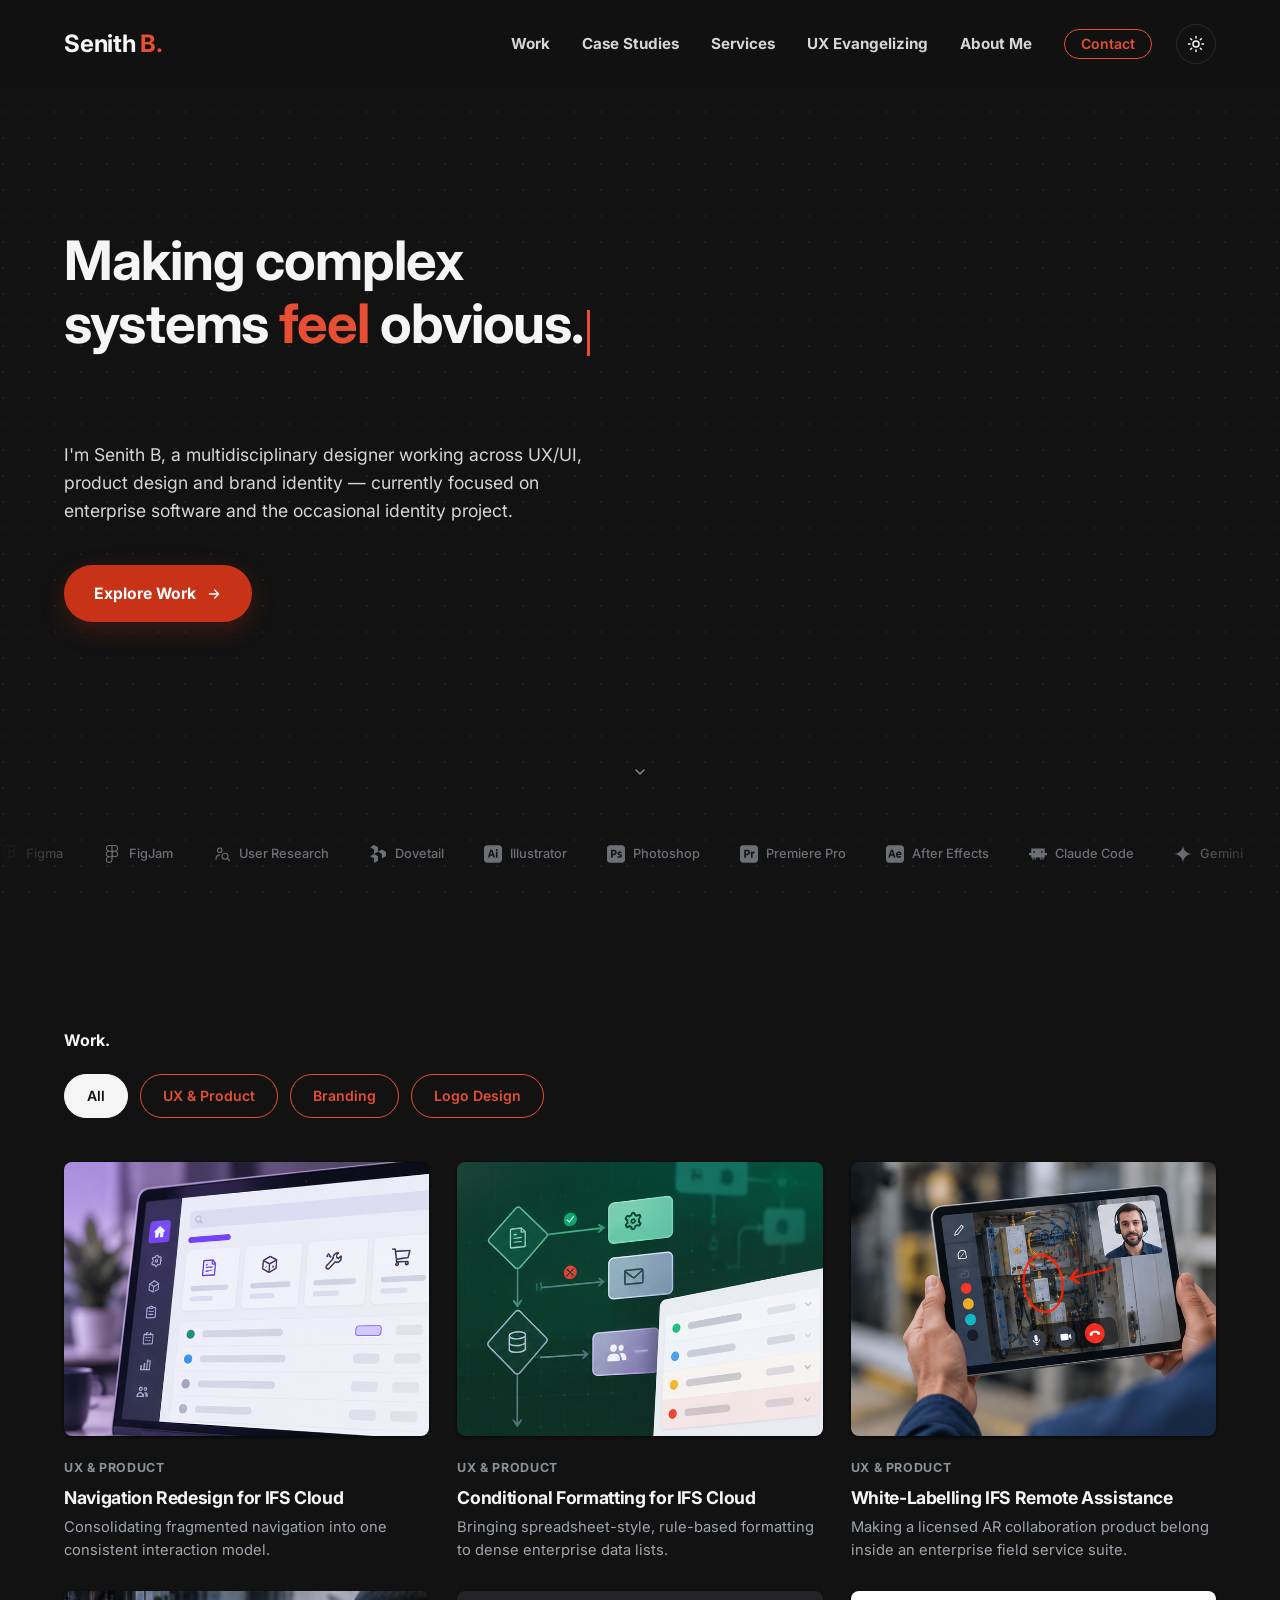
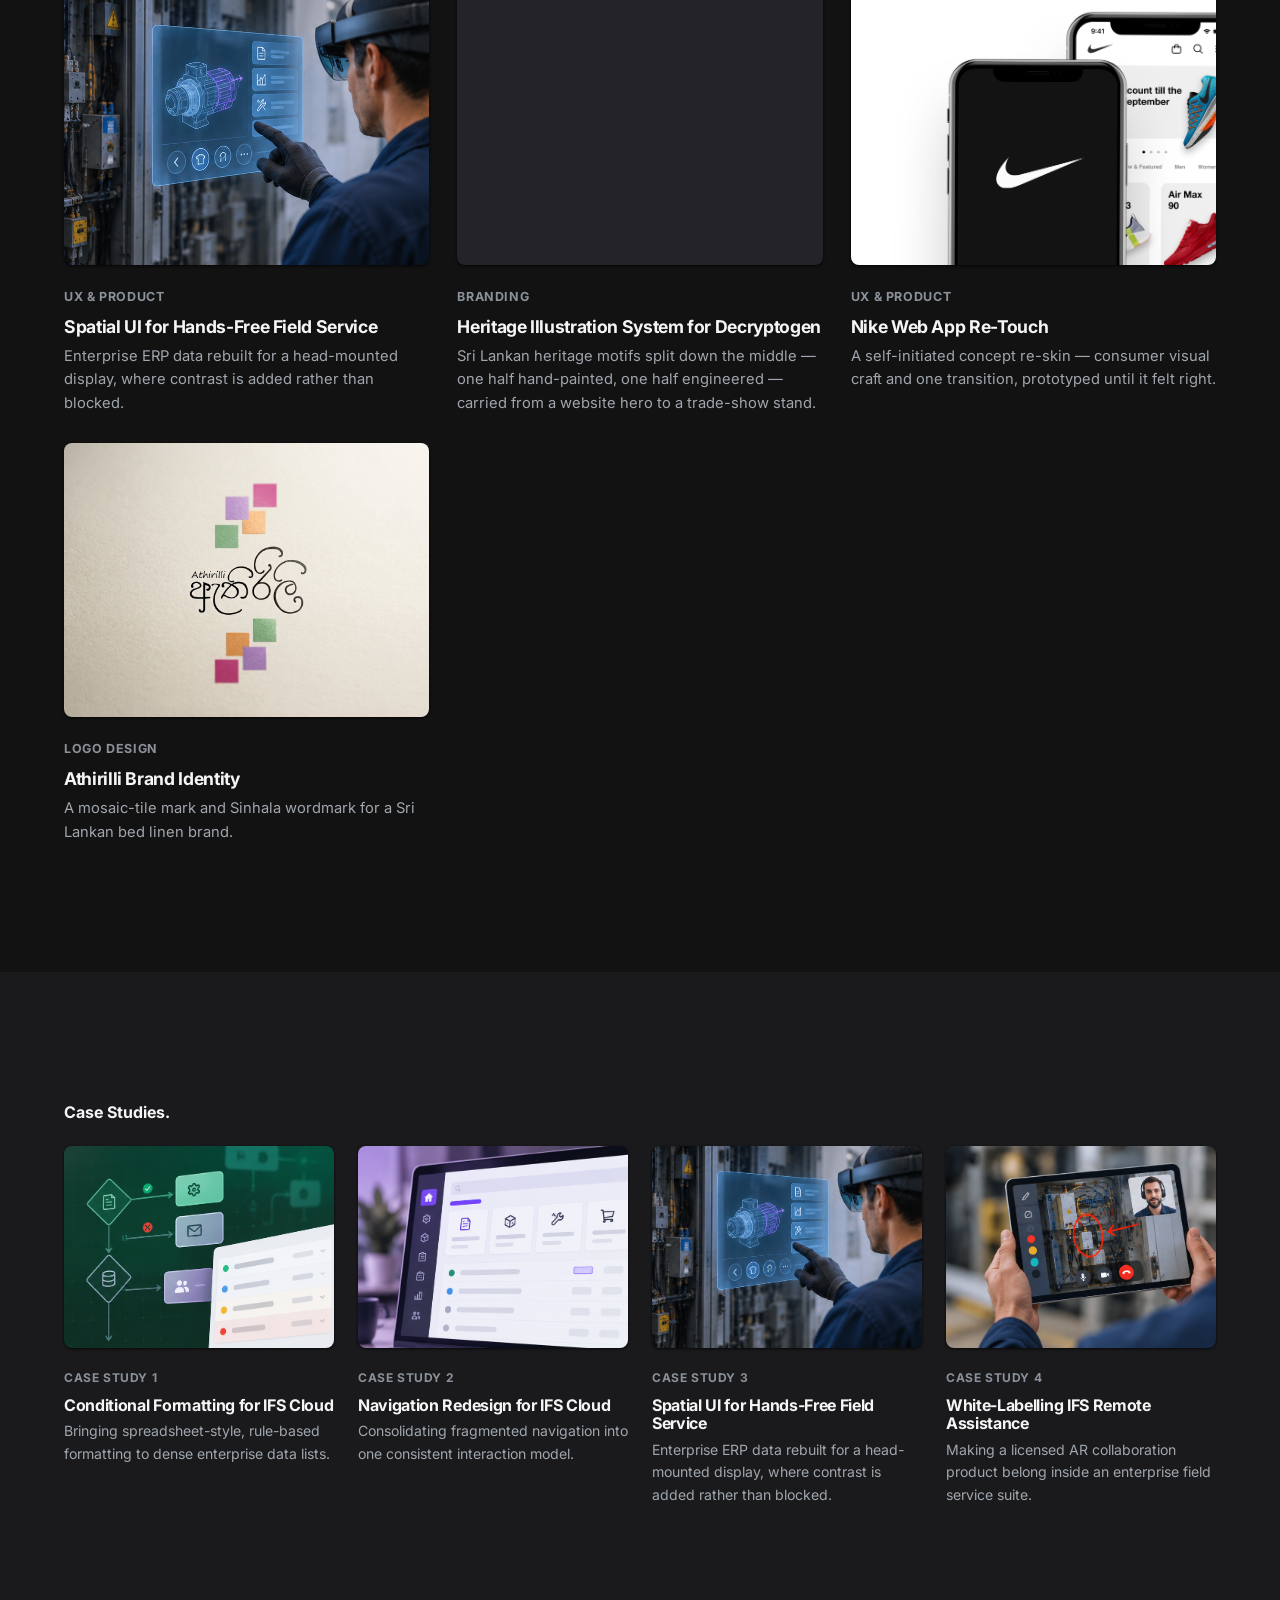
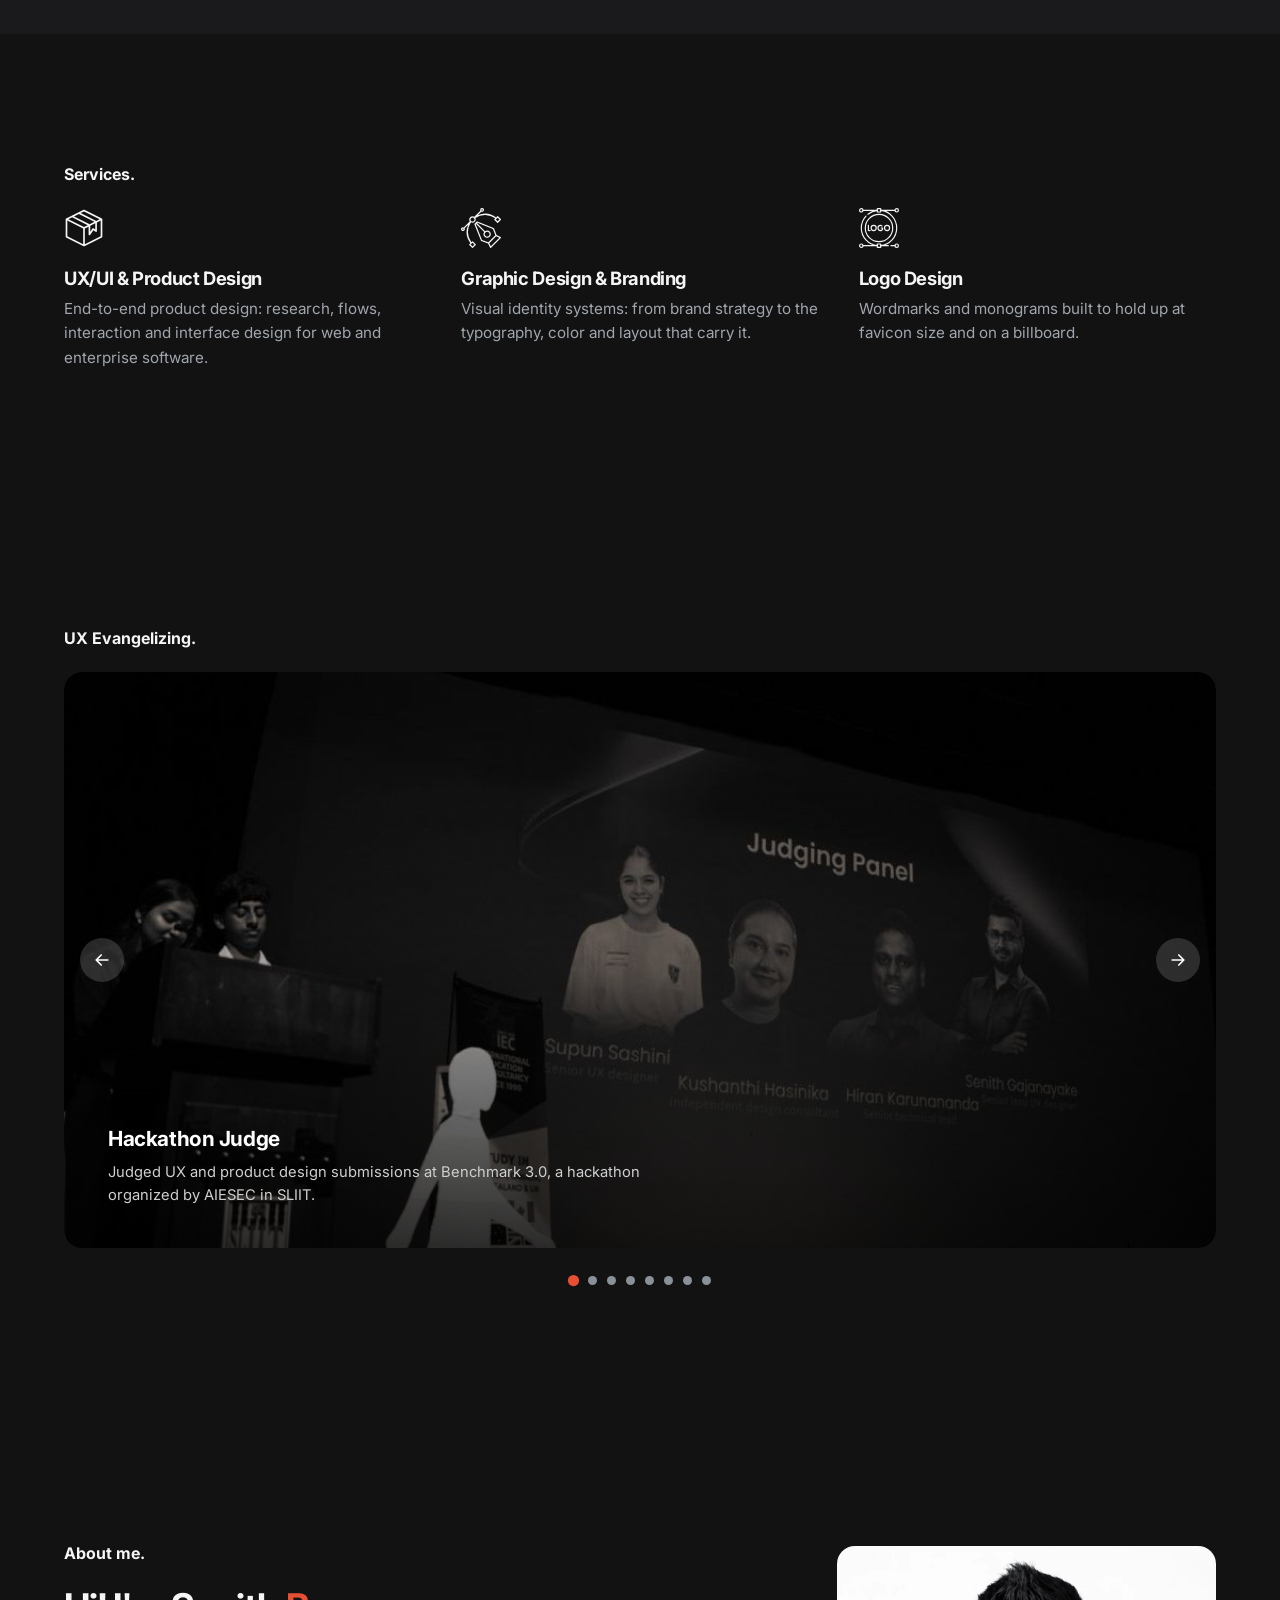
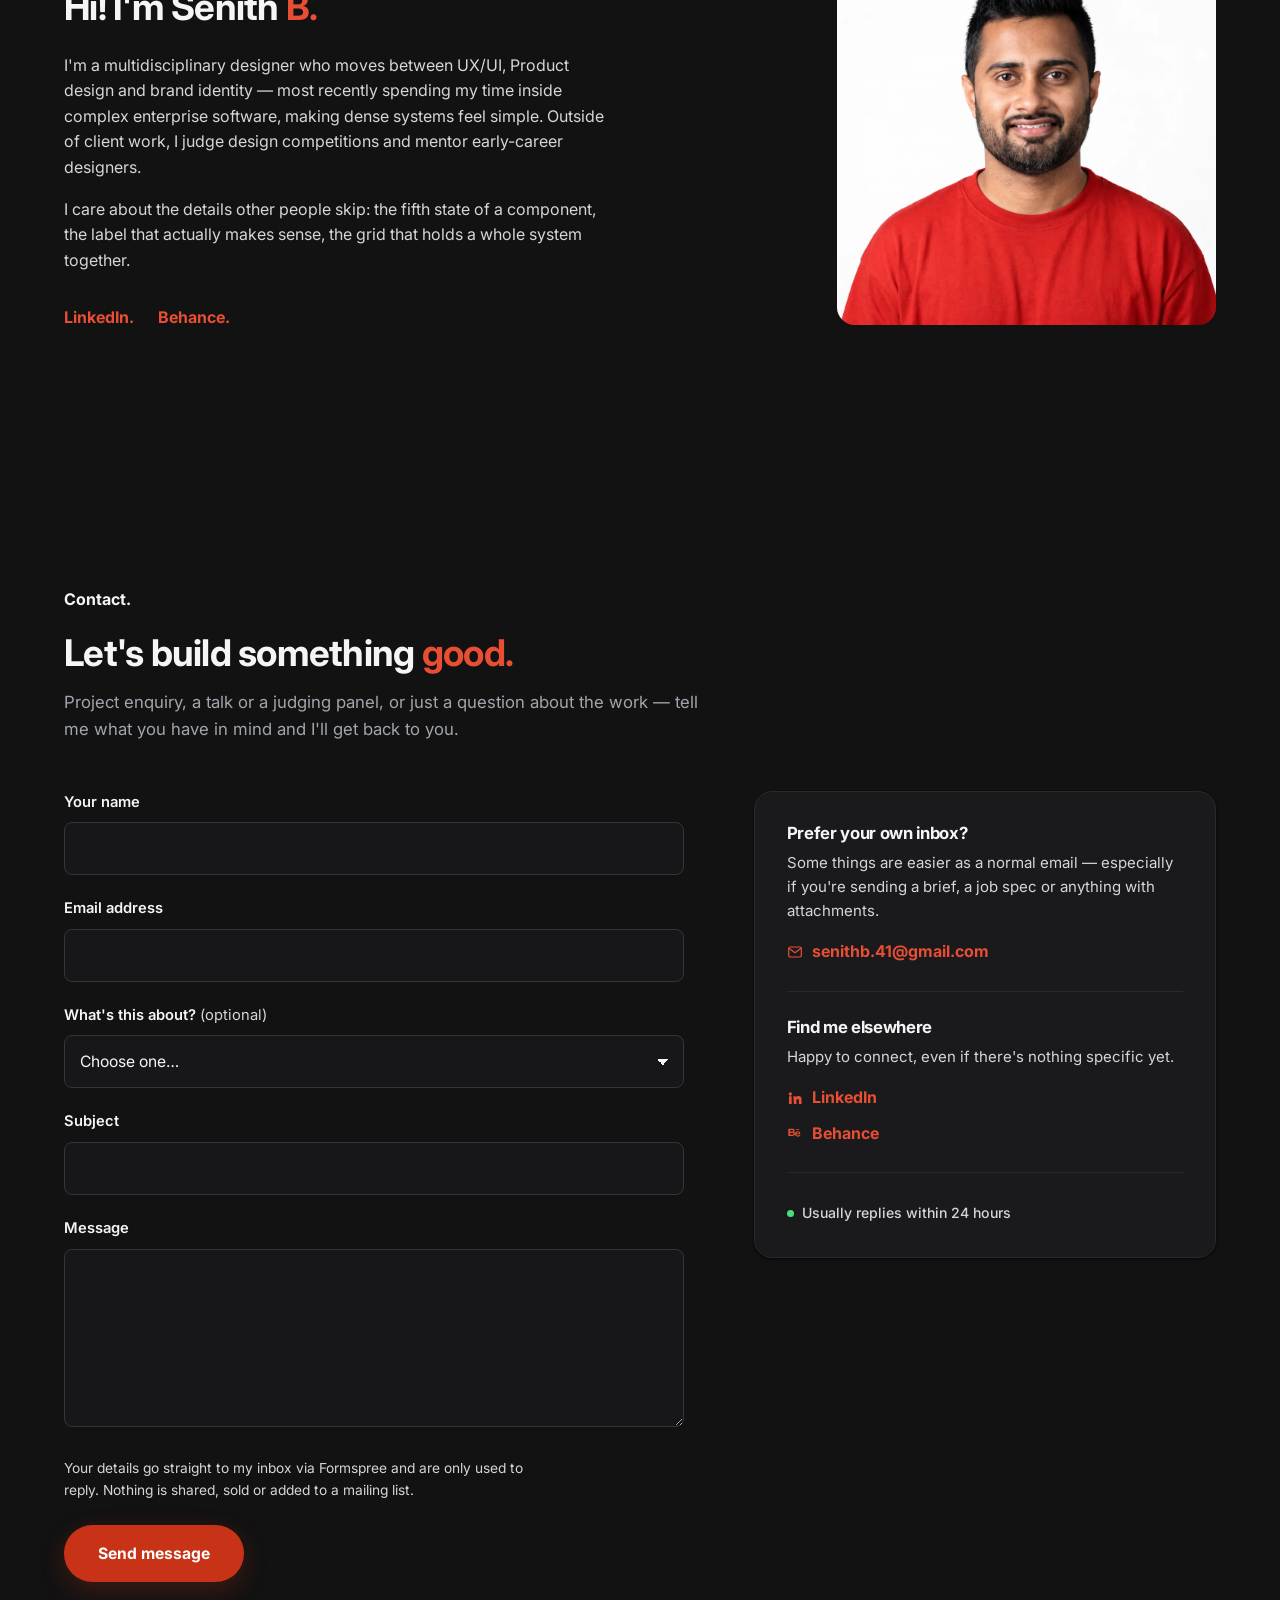
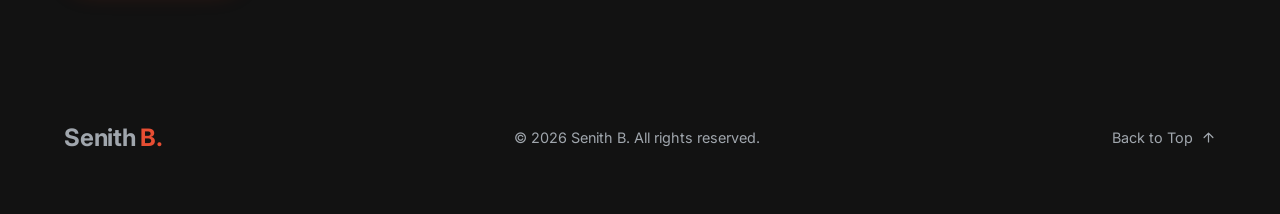
==== commit fdf17550: "Add the Decryptogen project, make grid order explicit, update reply time Work grid order is now decl" ====
--- a/index.html
+++ b/index.html
@@ -185,53 +185,68 @@
         <button class="filter-btn" data-filter="branding">Branding</button>
         <button class="filter-btn" data-filter="logo-design">Logo Design</button>
       </div>
+      <!-- Card order is declared by data-order, not by position in this file, and
+           js/main.js sorts the grid to match on load. Source order here is kept
+           in sync so the page is already correct without JavaScript; the sort is
+           what stops a card appended later from silently landing last. -->
       <div class="work-grid" id="workGrid" data-reveal-group>
-        <a href="project.html?id=3" class="work-card reveal" data-category="logo-design">
+        <a href="project.html?id=1" class="work-card reveal" data-category="ux-product" data-order="1">
+          <div class="thumb-block has-image" style="background-image:url('images/work/navigation-redesign/thumbnail.png')"></div>
+          <div class="info">
+            <span>UX &amp; Product</span>
+            <h3>Navigation Redesign for IFS Cloud</h3>
+            <p>Consolidating fragmented navigation into one consistent interaction model.</p>
+          </div>
+        </a>
+        <a href="project.html?id=4" class="work-card reveal" data-category="ux-product" data-order="2">
+          <div class="thumb-block has-image" style="background-image:url('images/work/conditional-formatting/thumbnail.png')"></div>
+          <div class="info">
+            <span>UX &amp; Product</span>
+            <h3>Conditional Formatting for IFS Cloud</h3>
+            <p>Bringing spreadsheet-style, rule-based formatting to dense enterprise data lists.</p>
+          </div>
+        </a>
+        <a href="project.html?id=5" class="work-card reveal" data-category="ux-product" data-order="3">
+          <div class="thumb-block has-image" style="background-image:url('images/work/remote-assistance/thumbnail.png')"></div>
+          <div class="info">
+            <span>UX &amp; Product</span>
+            <h3>White-Labelling IFS Remote Assistance</h3>
+            <p>Making a licensed AR collaboration product belong inside an enterprise field service suite.</p>
+          </div>
+        </a>
+        <a href="project.html?id=2" class="work-card reveal" data-category="ux-product" data-order="4">
+          <div class="thumb-block has-image" style="background-image:url('images/work/spatial-ui/thumbnail.png')"></div>
+          <div class="info">
+            <span>UX &amp; Product</span>
+            <h3>Spatial UI for Hands-Free Field Service</h3>
+            <p>Enterprise ERP data rebuilt for a head-mounted display, where contrast is added rather than blocked.</p>
+          </div>
+        </a>
+        <a href="project.html?id=7" class="work-card reveal" data-category="branding" data-order="5">
+          <!-- TODO(Senith): thumbnail. Drop the file in images/work/decryptogen/ and
+               swap this line for:
+               <div class="thumb-block has-image" style="background-image:url('images/work/decryptogen/thumbnail.jpg')"></div> -->
+          <div class="thumb-block"></div>
+          <div class="info">
+            <span>Branding</span>
+            <h3>Heritage Illustration System for Decryptogen</h3>
+            <p>Sri Lankan heritage motifs split down the middle &mdash; one half hand-painted, one half engineered &mdash; carried from a website hero to a trade-show stand.</p>
+          </div>
+        </a>
+        <a href="project.html?id=6" class="work-card reveal" data-category="ux-product" data-order="6">
+          <div class="thumb-block has-image" style="background-image:url('images/work/nike/thumbnail.png')"></div>
+          <div class="info">
+            <span>UX &amp; Product</span>
+            <h3>Nike Web App Re-Touch</h3>
+            <p>A self-initiated concept re-skin &mdash; consumer visual craft and one transition, prototyped until it felt right.</p>
+          </div>
+        </a>
+        <a href="project.html?id=3" class="work-card reveal" data-category="logo-design" data-order="7">
           <div class="thumb-block has-image" style="background-image:url('images/work/athirilli/09-work-thumbnail-3d.jpg')"></div>
           <div class="info">
             <span>Logo Design</span>
             <h3>Athirilli Brand Identity</h3>
             <p>A mosaic-tile mark and Sinhala wordmark for a Sri Lankan bed linen brand.</p>
-          </div>
-        </a>
-        <a href="project.html?id=4" class="work-card reveal" data-category="ux-product">
-          <div class="thumb-block has-image" style="background-image:url('images/work/conditional-formatting/thumbnail.png')"></div>
-          <div class="info">
-            <span>UX &amp; Product</span>
-            <h3>Conditional Formatting for IFS Cloud</h3>
-            <p>Bringing spreadsheet-style, rule-based formatting to dense enterprise data lists.</p>
-          </div>
-        </a>
-        <a href="project.html?id=1" class="work-card reveal" data-category="ux-product">
-          <div class="thumb-block has-image" style="background-image:url('images/work/navigation-redesign/thumbnail.png')"></div>
-          <div class="info">
-            <span>UX &amp; Product</span>
-            <h3>Navigation Redesign for IFS Cloud</h3>
-            <p>Consolidating fragmented navigation into one consistent interaction model.</p>
-          </div>
-        </a>
-        <a href="project.html?id=6" class="work-card reveal" data-category="ux-product">
-          <div class="thumb-block has-image" style="background-image:url('images/work/nike/thumbnail.png')"></div>
-          <div class="info">
-            <span>UX &amp; Product</span>
-            <h3>Nike Web App Re-Touch</h3>
-            <p>A self-initiated concept re-skin — consumer visual craft and one transition, prototyped until it felt right.</p>
-          </div>
-        </a>
-        <a href="project.html?id=2" class="work-card reveal" data-category="ux-product">
-          <div class="thumb-block has-image" style="background-image:url('images/work/spatial-ui/thumbnail.png')"></div>
-          <div class="info">
-            <span>UX &amp; Product</span>
-            <h3>Spatial UI for Hands-Free Field Service</h3>
-            <p>Enterprise ERP data rebuilt for a head-mounted display, where contrast is added rather than blocked.</p>
-          </div>
-        </a>
-        <a href="project.html?id=5" class="work-card reveal" data-category="ux-product">
-          <div class="thumb-block has-image" style="background-image:url('images/work/remote-assistance/thumbnail.png')"></div>
-          <div class="info">
-            <span>UX &amp; Product</span>
-            <h3>White-Labelling IFS Remote Assistance</h3>
-            <p>Making a licensed AR collaboration product belong inside an enterprise field service suite.</p>
           </div>
         </a>
       </div>
@@ -508,7 +523,7 @@
           </div>
 
           <div class="aside-block">
-            <span class="response-time"><span class="dot"></span> Usually replies in 2&ndash;3 days</span>
+            <span class="response-time"><span class="dot"></span> Usually replies within 24 hours</span>
           </div>
         </aside>
       </div>
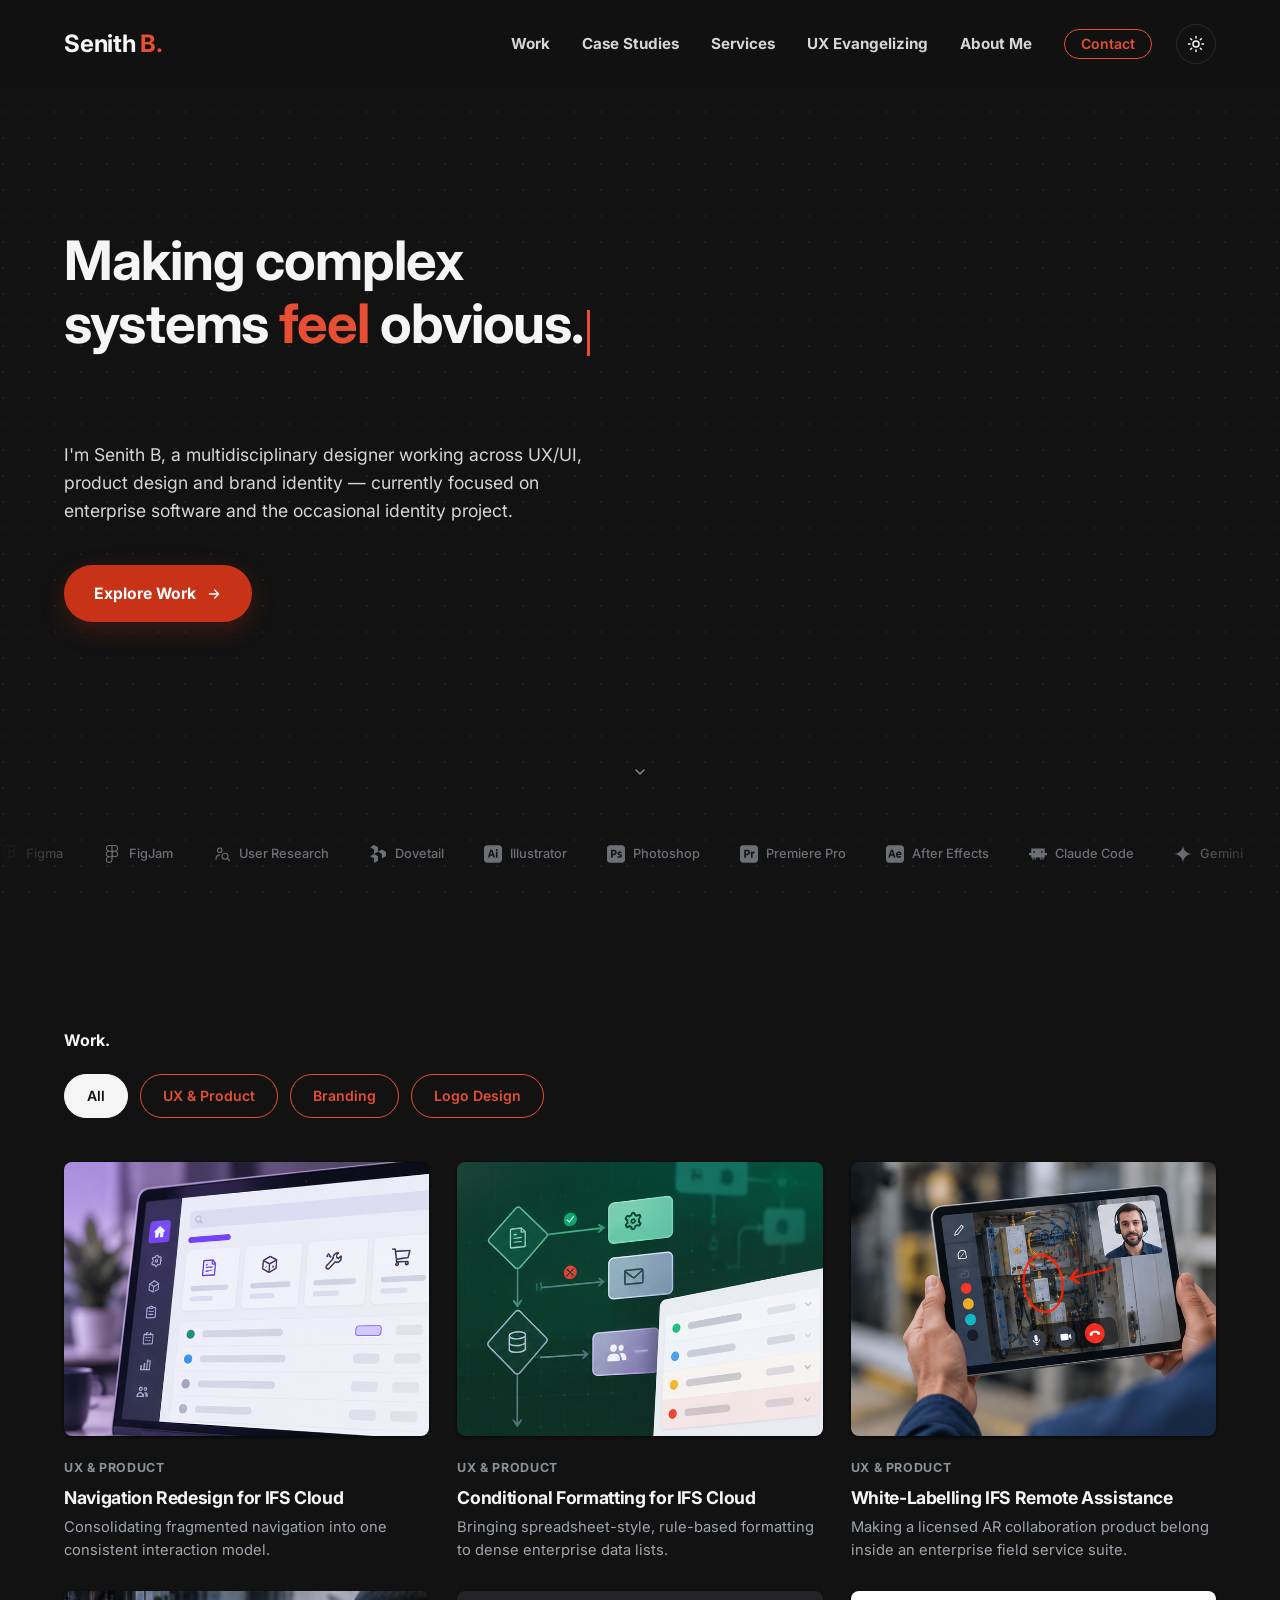
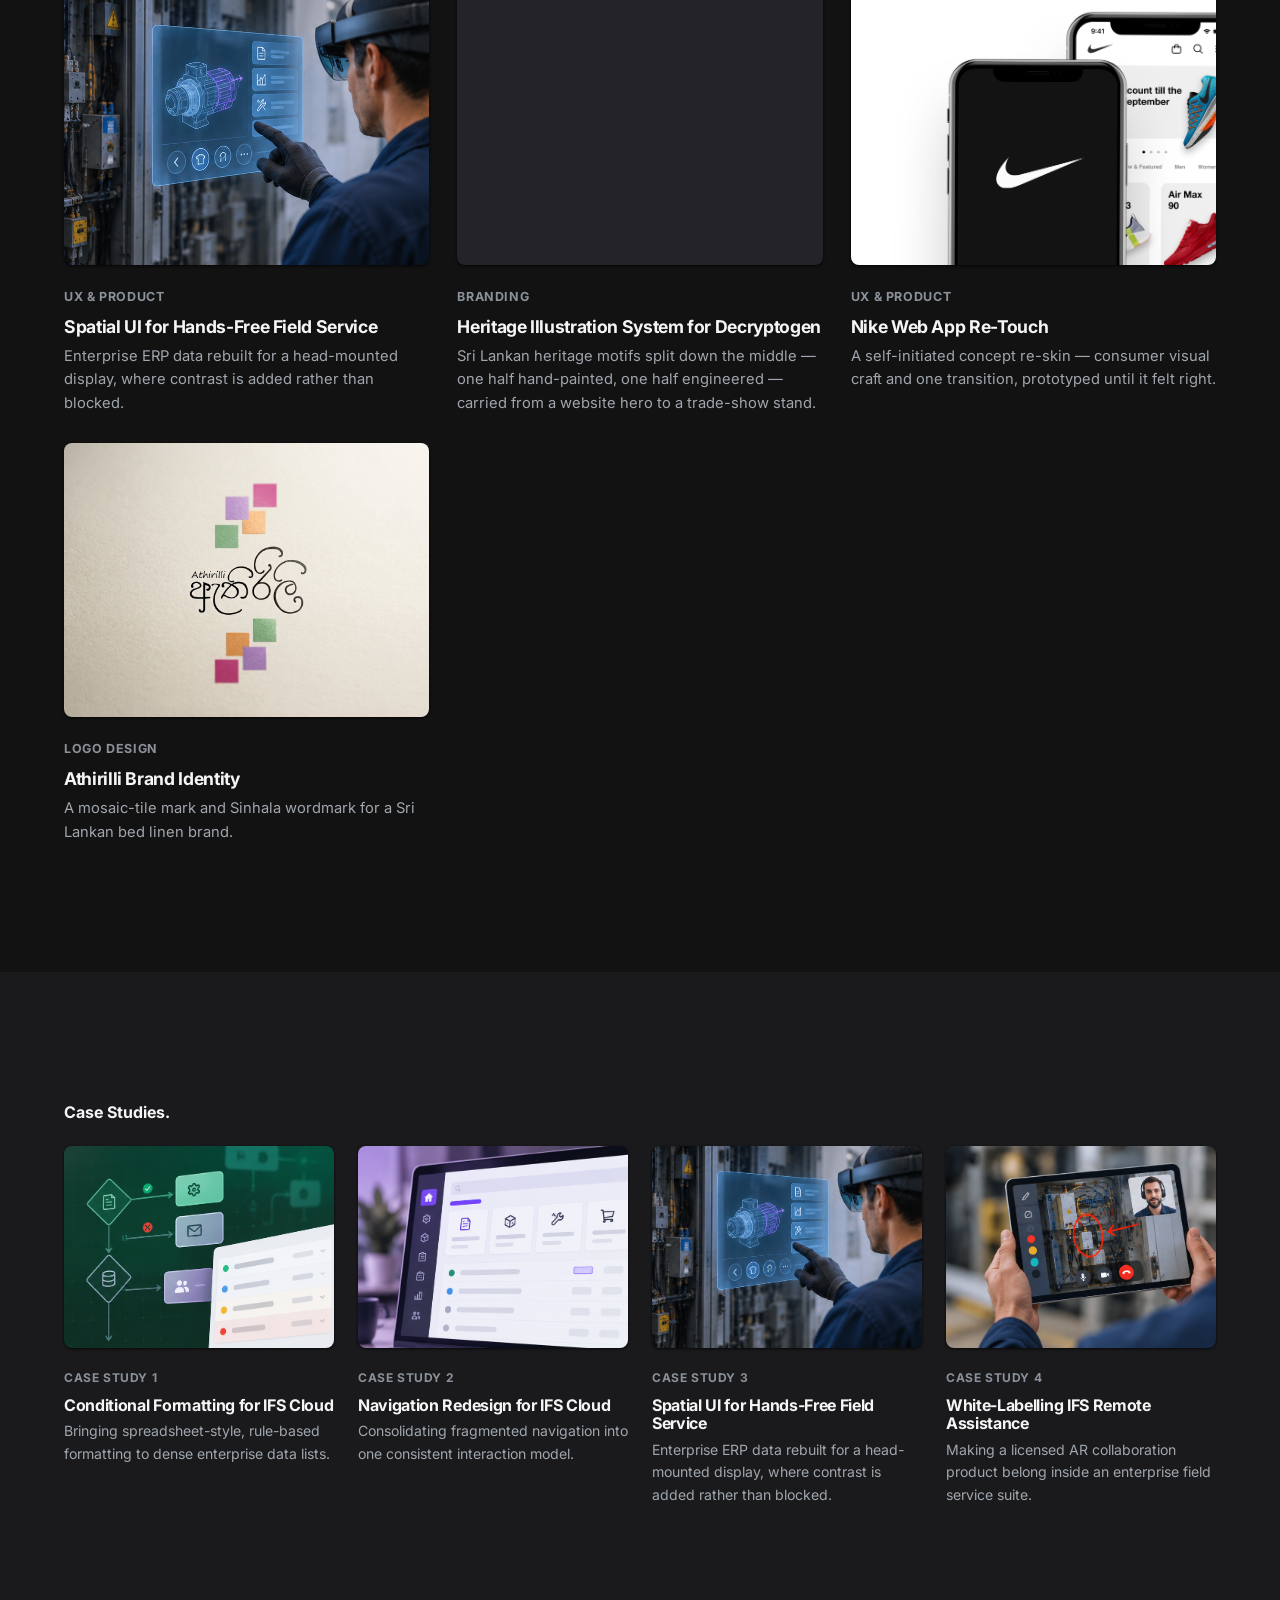
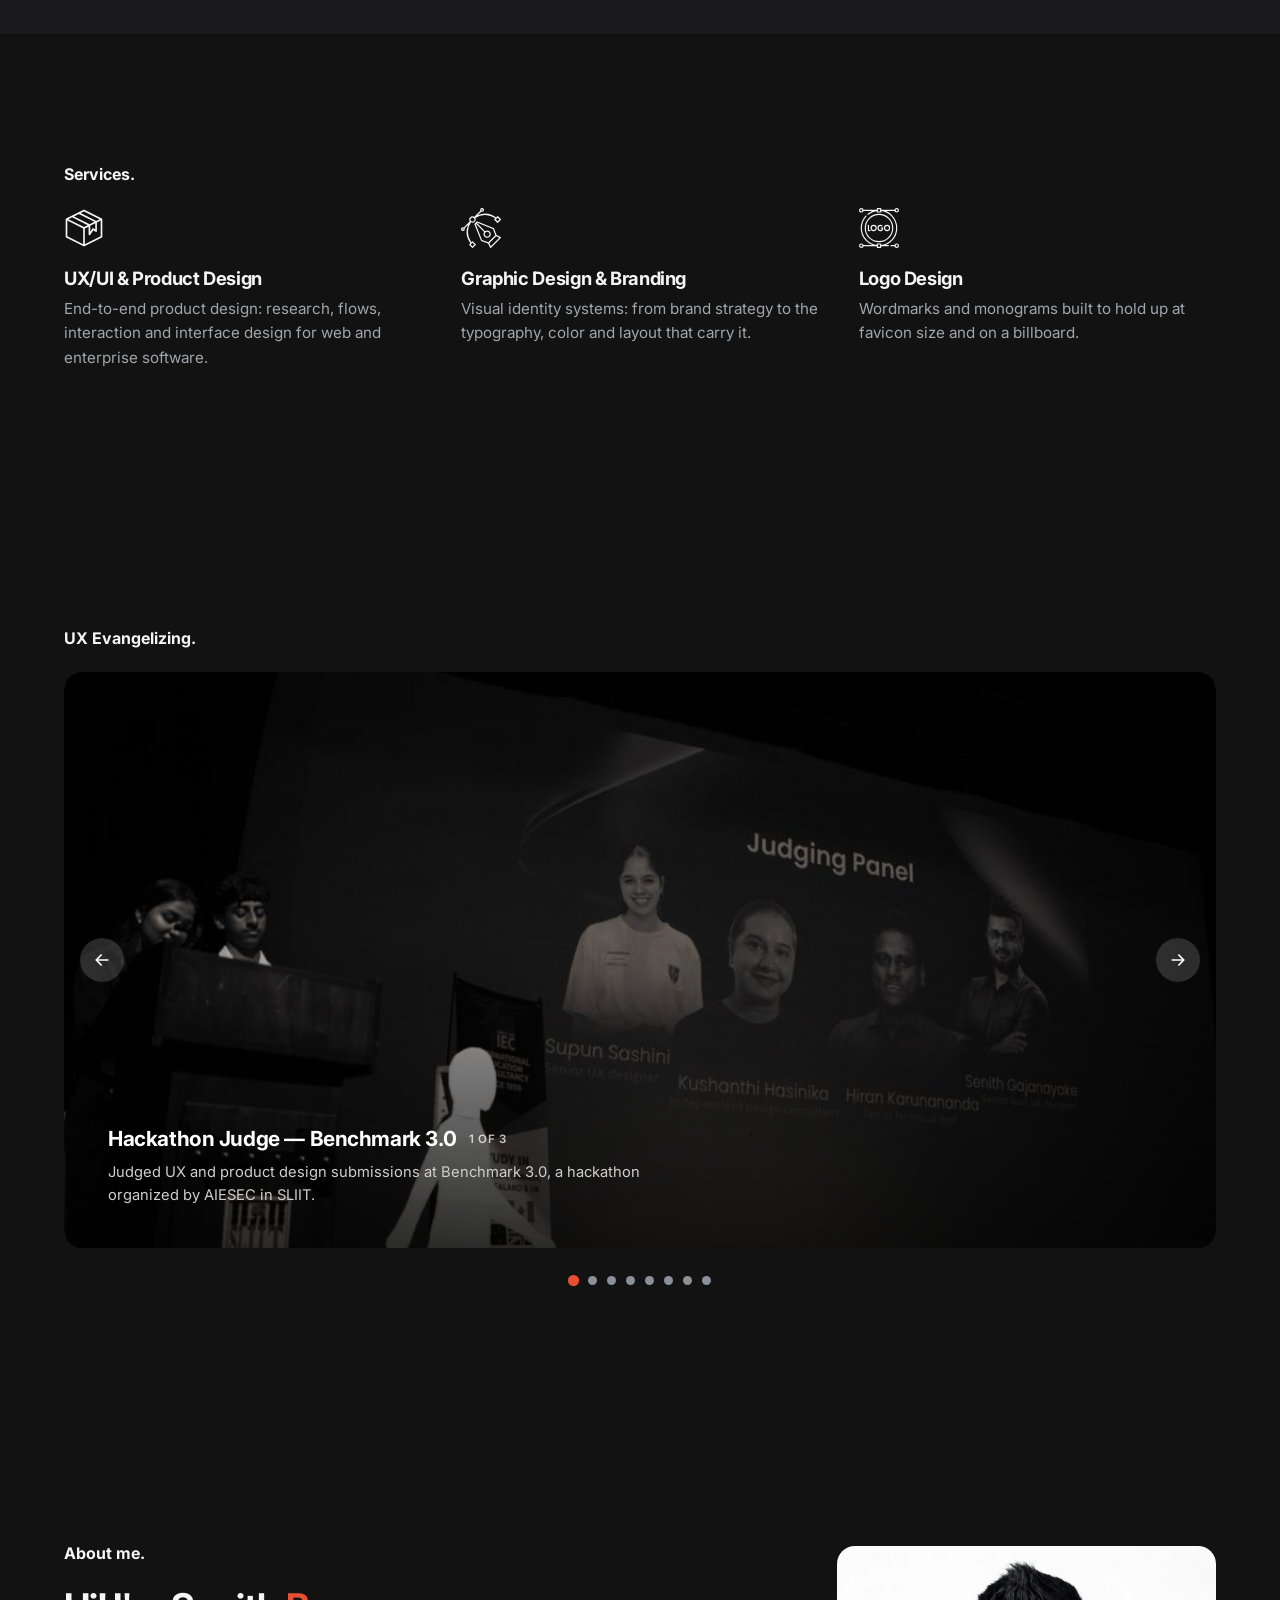
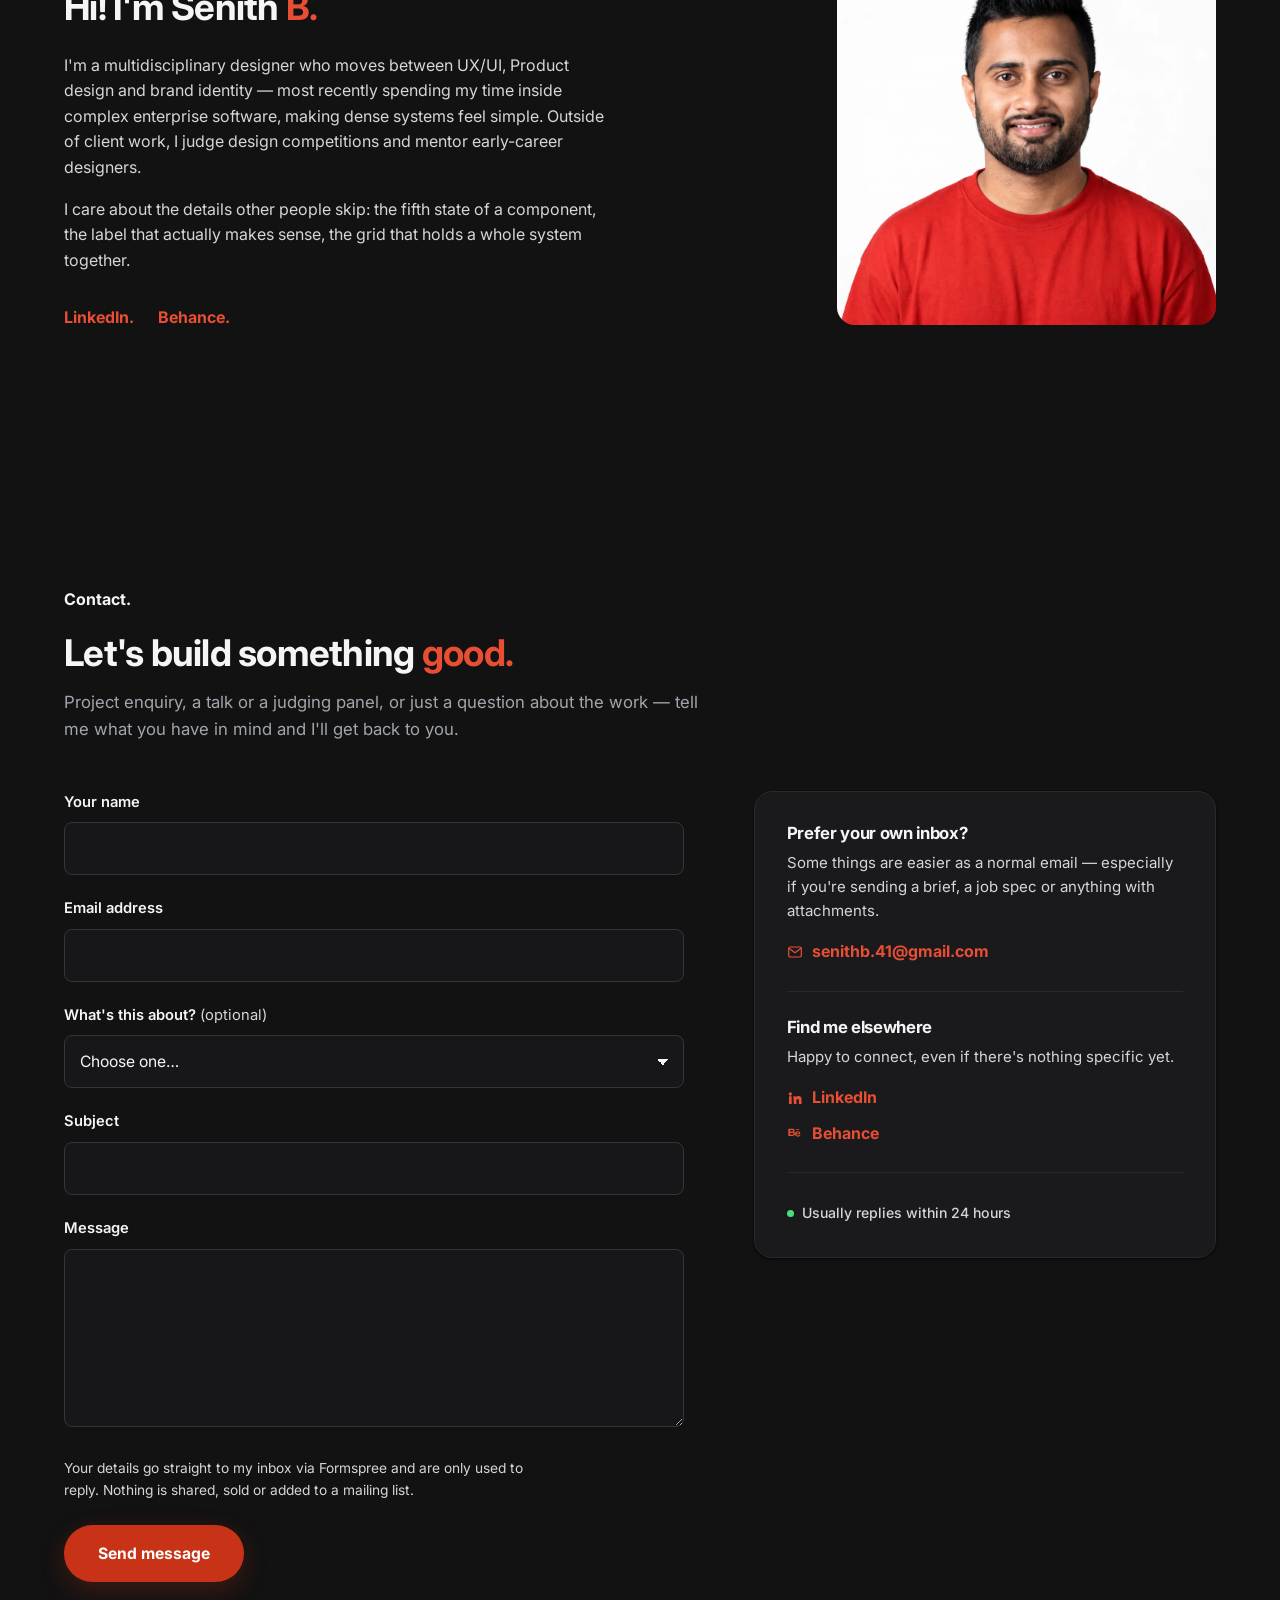
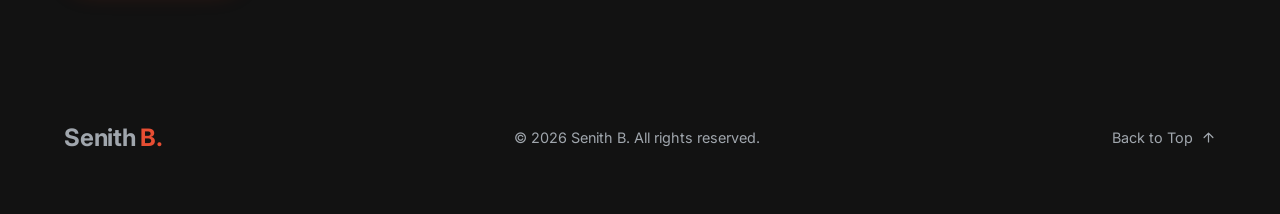
==== commit e73419d8: "Regroup the Evangelizing carousel by event; write the Decryptogen case study The renamed Drive files" ====
--- a/index.html
+++ b/index.html
@@ -338,57 +338,57 @@
         <div class="evangelizing-slide active">
           <div class="slide-media" style="background-image:url('images/evangelizing/hackathon-judge-1.jpg')"></div>
           <div class="slide-text">
-            <h3>Hackathon Judge</h3>
+            <h3>Hackathon Judge &mdash; Benchmark 3.0 <span class="slide-count">1 of 3</span></h3>
             <p>Judged UX and product design submissions at Benchmark 3.0, a hackathon organized by AIESEC in SLIIT.</p>
           </div>
         </div>
         <div class="evangelizing-slide">
           <div class="slide-media" style="background-image:url('images/evangelizing/hackathon-judge-3.jpg')"></div>
           <div class="slide-text">
-            <h3>Hackathon Judge</h3>
+            <h3>Hackathon Judge &mdash; Benchmark 3.0 <span class="slide-count">2 of 3</span></h3>
             <p>Judged UX and product design submissions at Benchmark 3.0, a hackathon organized by AIESEC in SLIIT.</p>
           </div>
         </div>
         <div class="evangelizing-slide">
           <div class="slide-media" style="background-image:url('images/evangelizing/hackathon-judge-4.jpg')"></div>
           <div class="slide-text">
-            <h3>Hackathon Judge</h3>
+            <h3>Hackathon Judge &mdash; Benchmark 3.0 <span class="slide-count">3 of 3</span></h3>
             <p>Judged UX and product design submissions at Benchmark 3.0, a hackathon organized by AIESEC in SLIIT.</p>
           </div>
         </div>
         <div class="evangelizing-slide">
+          <div class="slide-media" style="background-image:url('images/evangelizing/university-speaker-5.jpg')"></div>
+          <div class="slide-text">
+            <h3>Hackathon Judge &mdash; Cre8X <span class="slide-count">1 of 2</span></h3>
+            <p>Judged the hackathon at Cre8X.</p>
+          </div>
+        </div>
+        <div class="evangelizing-slide">
+          <div class="slide-media" style="background-image:url('images/evangelizing/university-speaker-2.jpg')"></div>
+          <div class="slide-text">
+            <h3>Hackathon Judge &mdash; Cre8X <span class="slide-count">2 of 2</span></h3>
+            <p>Judged the hackathon at Cre8X.</p>
+          </div>
+        </div>
+        <div class="evangelizing-slide">
           <div class="slide-media" style="background-image:url('images/evangelizing/university-speaker-1.jpg')"></div>
           <div class="slide-text">
-            <h3>University Speaker</h3>
-            <p>Spoke to computing students on "How to Succeed in a Career in UX" at a Cre8X session.</p>
-          </div>
-        </div>
-        <div class="evangelizing-slide">
-          <div class="slide-media" style="background-image:url('images/evangelizing/university-speaker-2.jpg')"></div>
-          <div class="slide-text">
-            <h3>University Speaker</h3>
-            <p>Spoke to computing students on "How to Succeed in a Career in UX" at a Cre8X session.</p>
+            <h3>Industry Expert Session &mdash; Cre8X <span class="slide-count">1 of 3</span></h3>
+            <p>An industry expert session for the Cre8X hackathon finalists.</p>
           </div>
         </div>
         <div class="evangelizing-slide">
           <div class="slide-media" style="background-image:url('images/evangelizing/university-speaker-3.jpg')"></div>
           <div class="slide-text">
-            <h3>University Speaker</h3>
-            <p>Spoke to computing students on "How to Succeed in a Career in UX" at a Cre8X session.</p>
+            <h3>Industry Expert Session &mdash; Cre8X <span class="slide-count">2 of 3</span></h3>
+            <p>An industry expert session for the Cre8X hackathon finalists.</p>
           </div>
         </div>
         <div class="evangelizing-slide">
           <div class="slide-media" style="background-image:url('images/evangelizing/university-speaker-4.jpg')"></div>
           <div class="slide-text">
-            <h3>University Speaker</h3>
-            <p>Spoke to computing students on "How to Succeed in a Career in UX" at a Cre8X session.</p>
-          </div>
-        </div>
-        <div class="evangelizing-slide">
-          <div class="slide-media" style="background-image:url('images/evangelizing/university-speaker-5.jpg')"></div>
-          <div class="slide-text">
-            <h3>University Speaker</h3>
-            <p>Spoke to computing students on "How to Succeed in a Career in UX" at a Cre8X session.</p>
+            <h3>Industry Expert Session &mdash; Cre8X <span class="slide-count">3 of 3</span></h3>
+            <p>An industry expert session for the Cre8X hackathon finalists.</p>
           </div>
         </div>
       </div>
--- a/css/style.css
+++ b/css/style.css
@@ -614,6 +614,10 @@
 .evangelizing-slide.active { opacity: 1; }
 .evangelizing-slide .slide-text { position: relative; z-index: 2; max-width: 560px; }
 .evangelizing-slide h3 { color: #fff; font-size: 1.3rem; margin-bottom: 10px; }
+/* Photo position within its event, so a repeated caption reads as one set of
+   pictures rather than as the same entry rendered twice. */
+.slide-count { font-size: 0.72rem; font-weight: 600; letter-spacing: 0.06em;
+  text-transform: uppercase; opacity: 0.75; margin-left: 8px; vertical-align: middle; }
 .evangelizing-slide p { color: #cfcfcf; font-size: 0.92rem; }
 .evangelizing-dots { display: flex; justify-content: center; gap: 10px; margin-top: 28px; }
 .evangelizing-dots button { width: 9px; height: 9px; border-radius: 50%; background: var(--text-faint); transition: background var(--transition), transform var(--transition); }
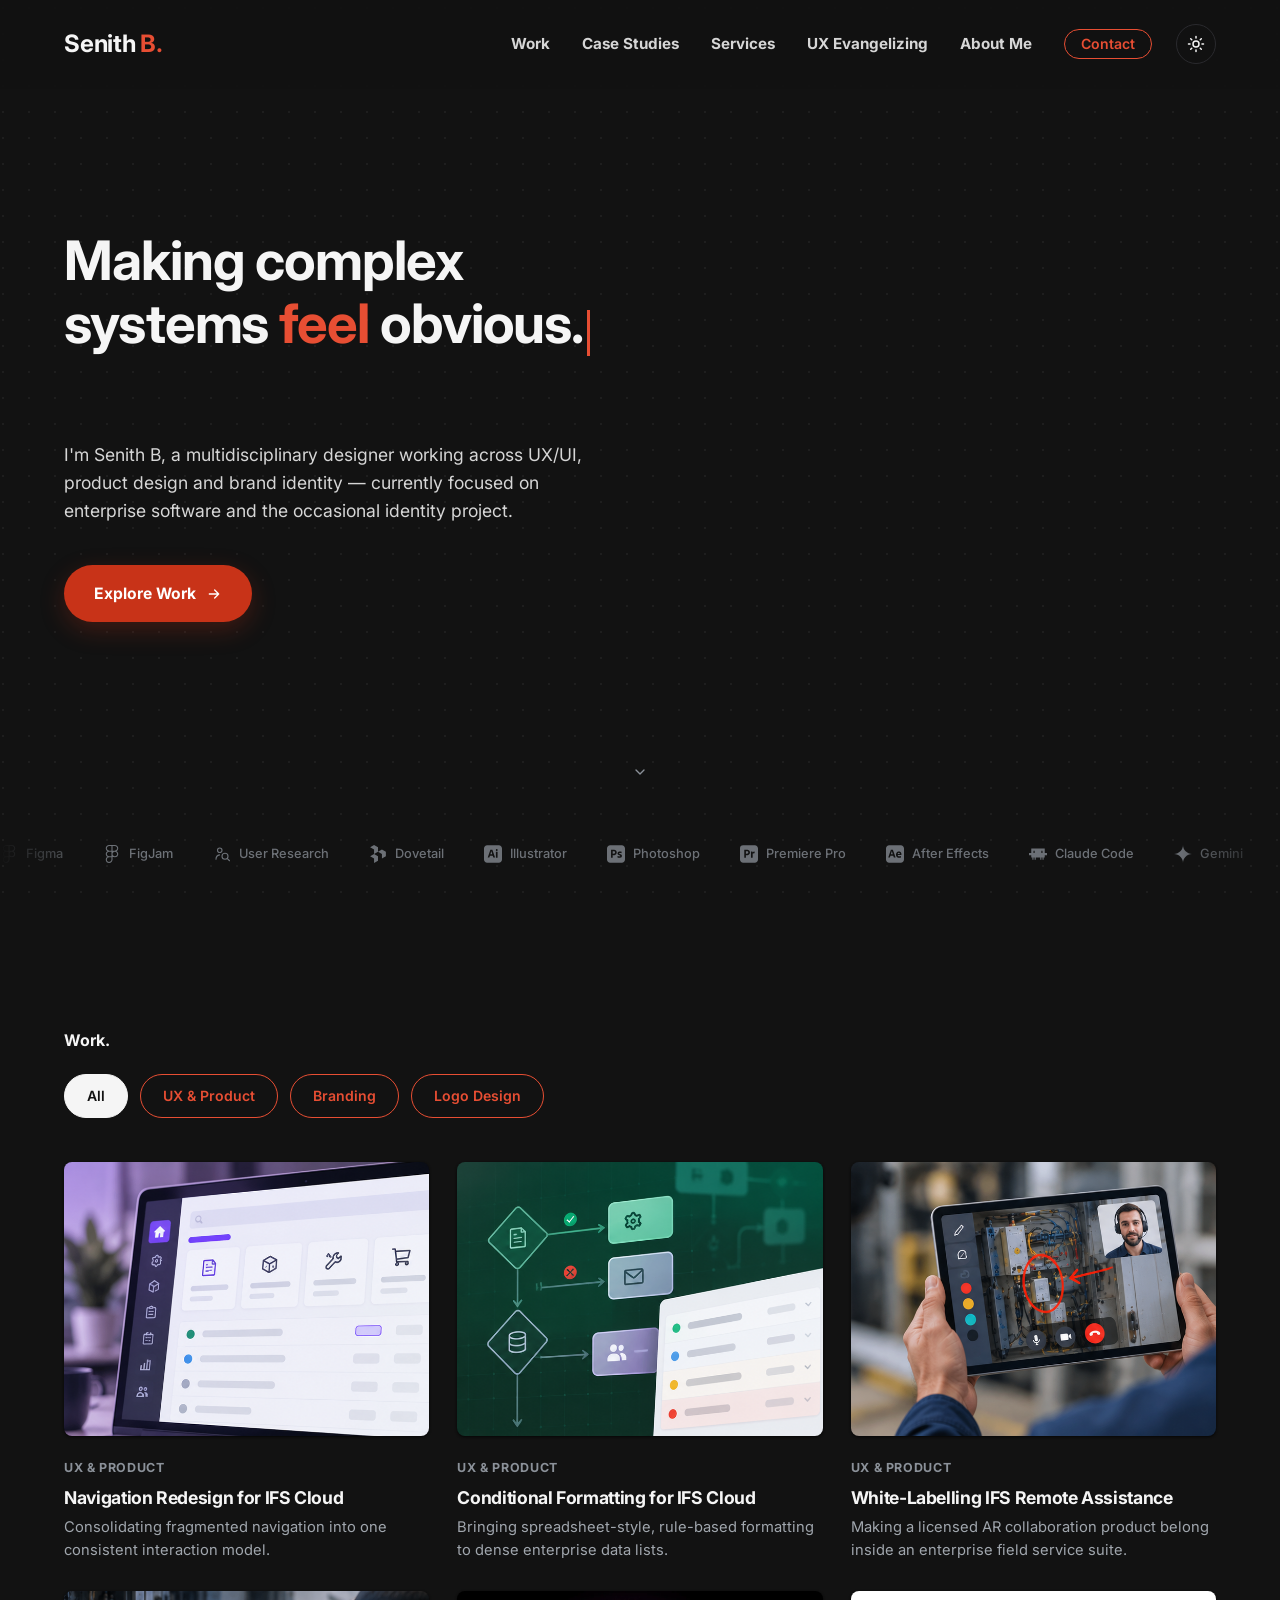
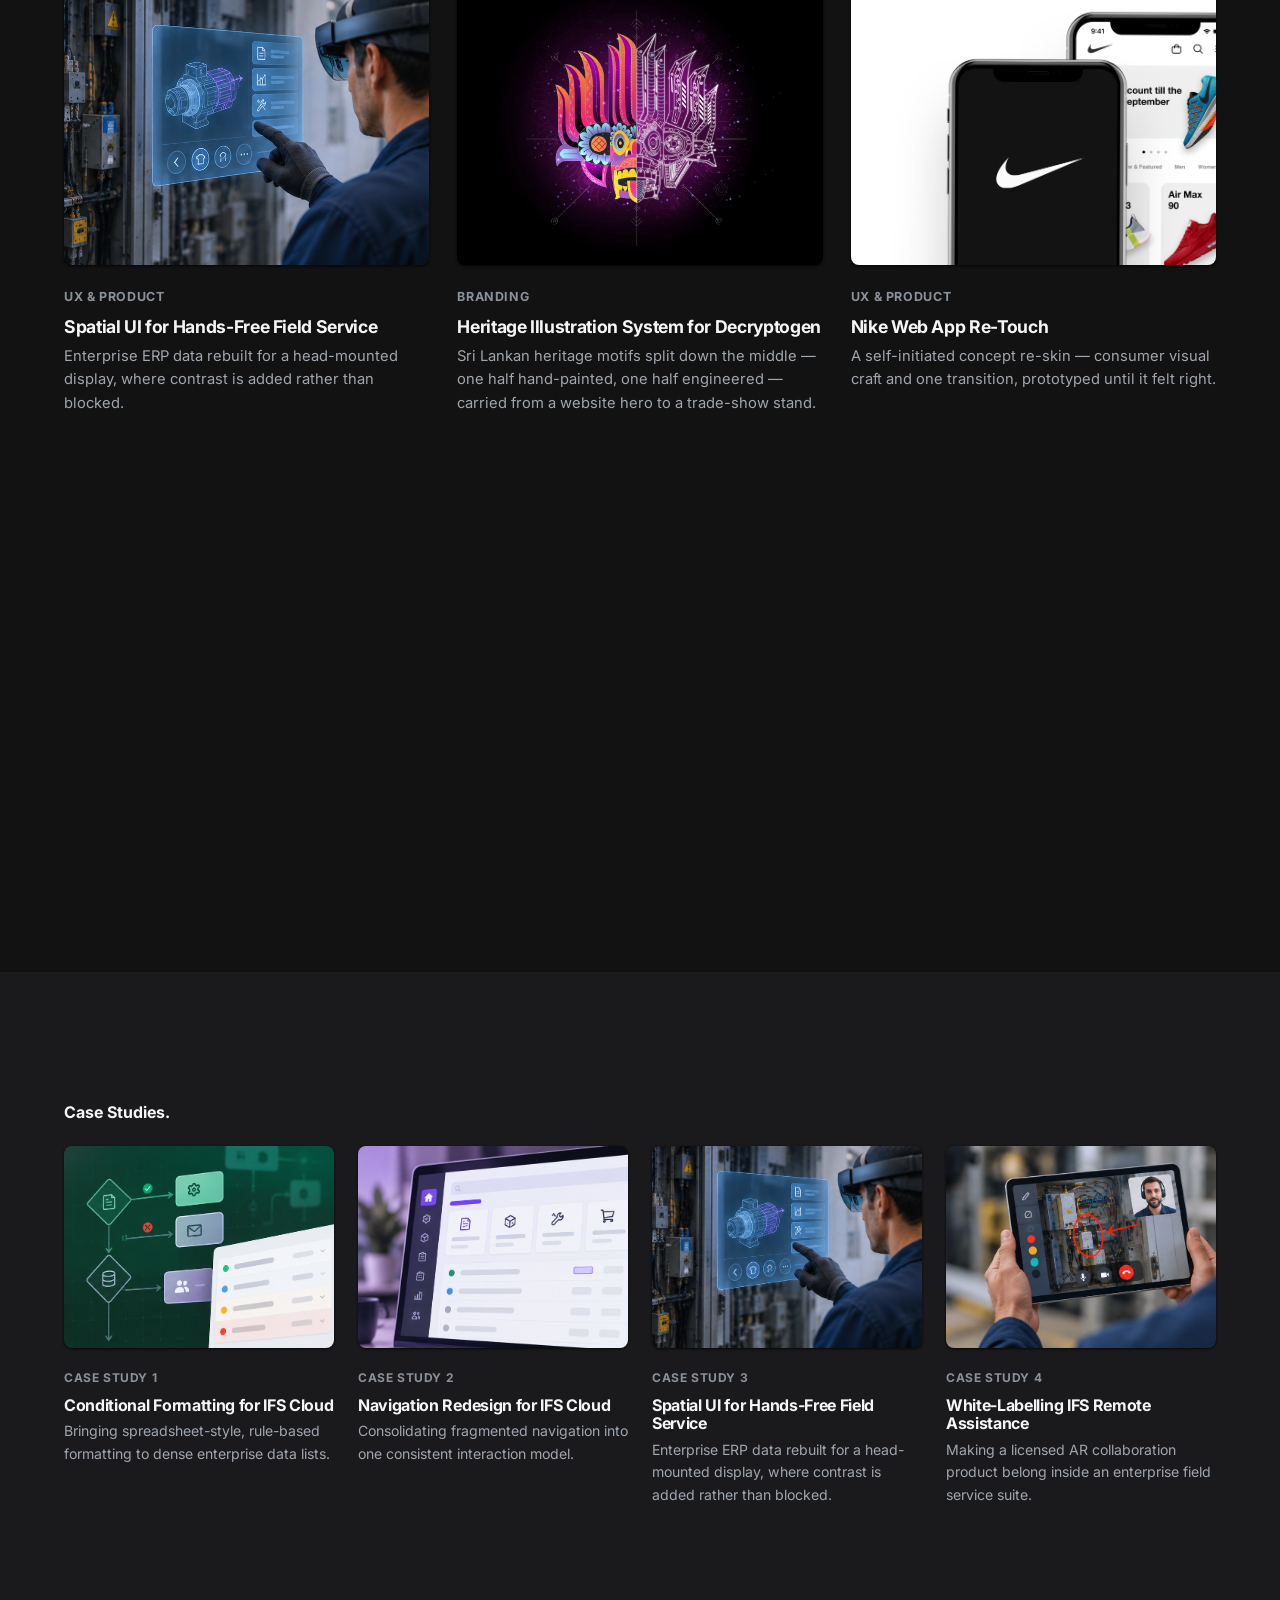
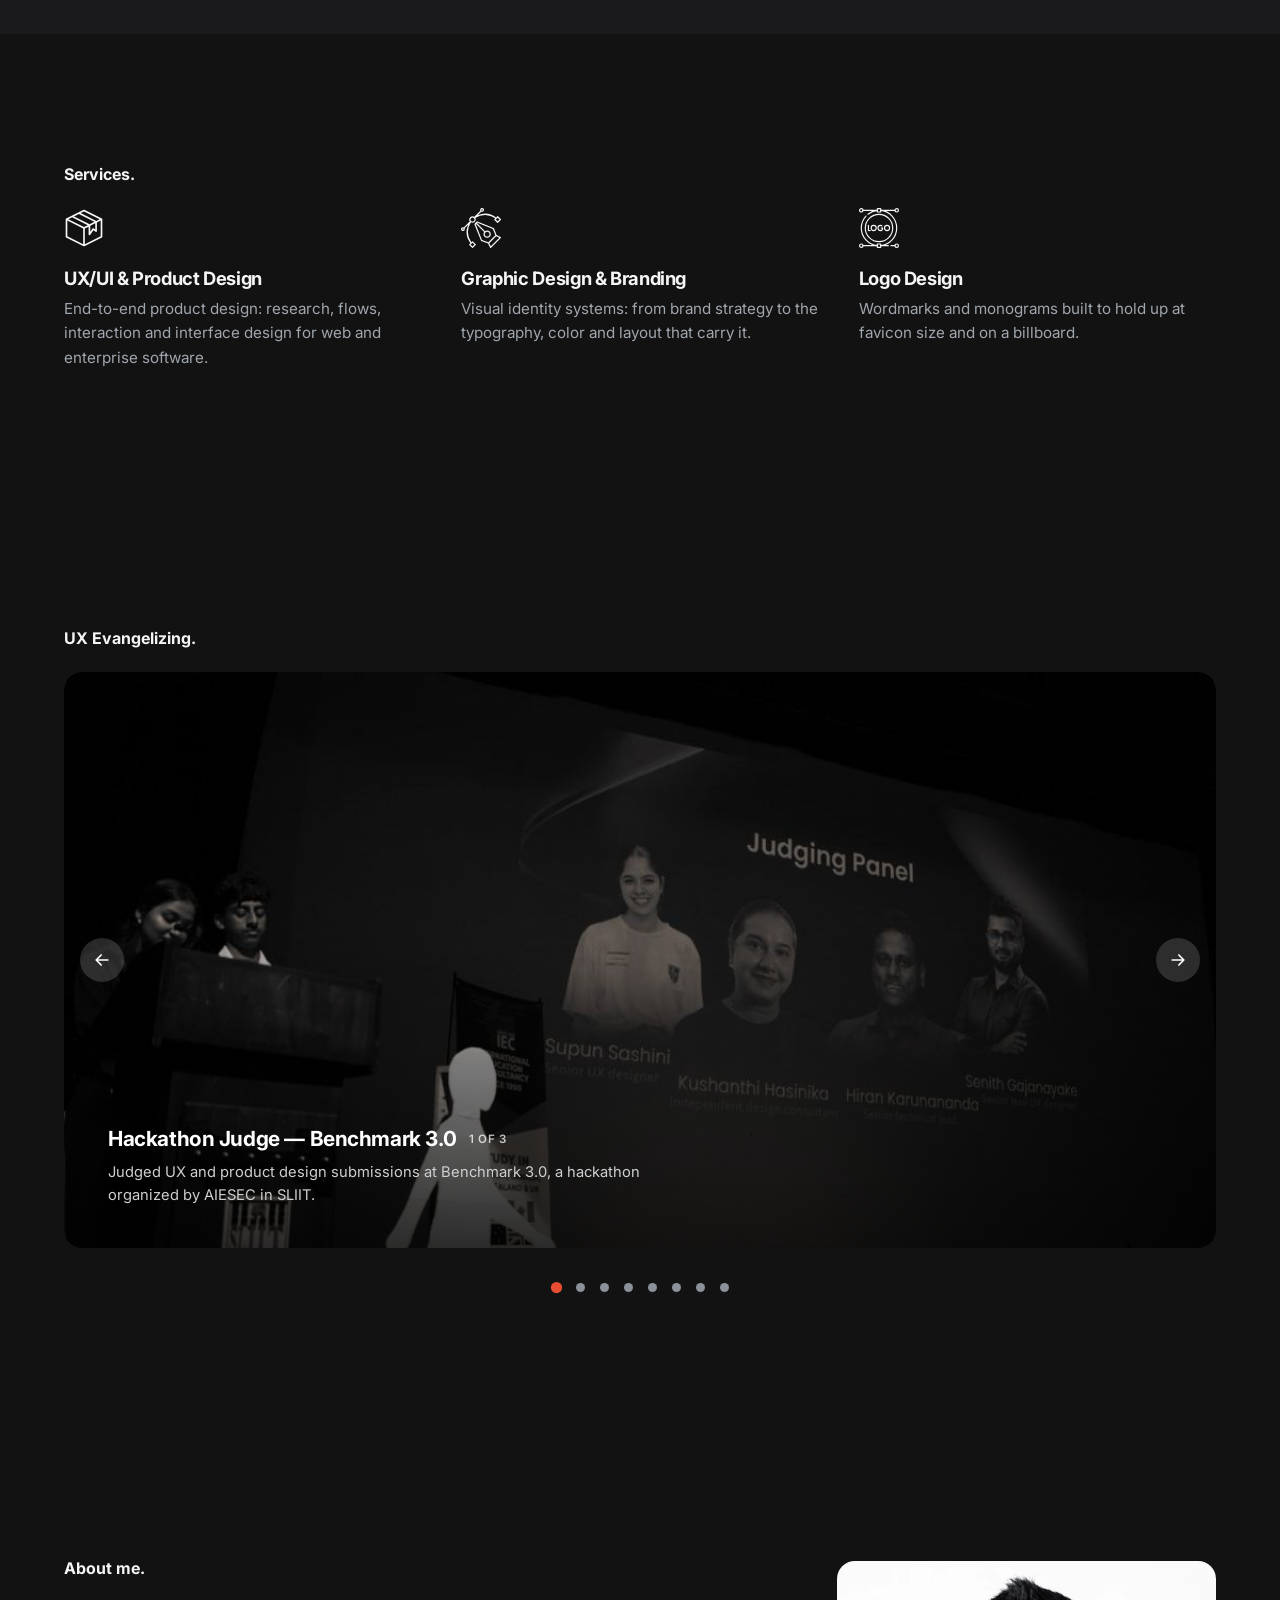
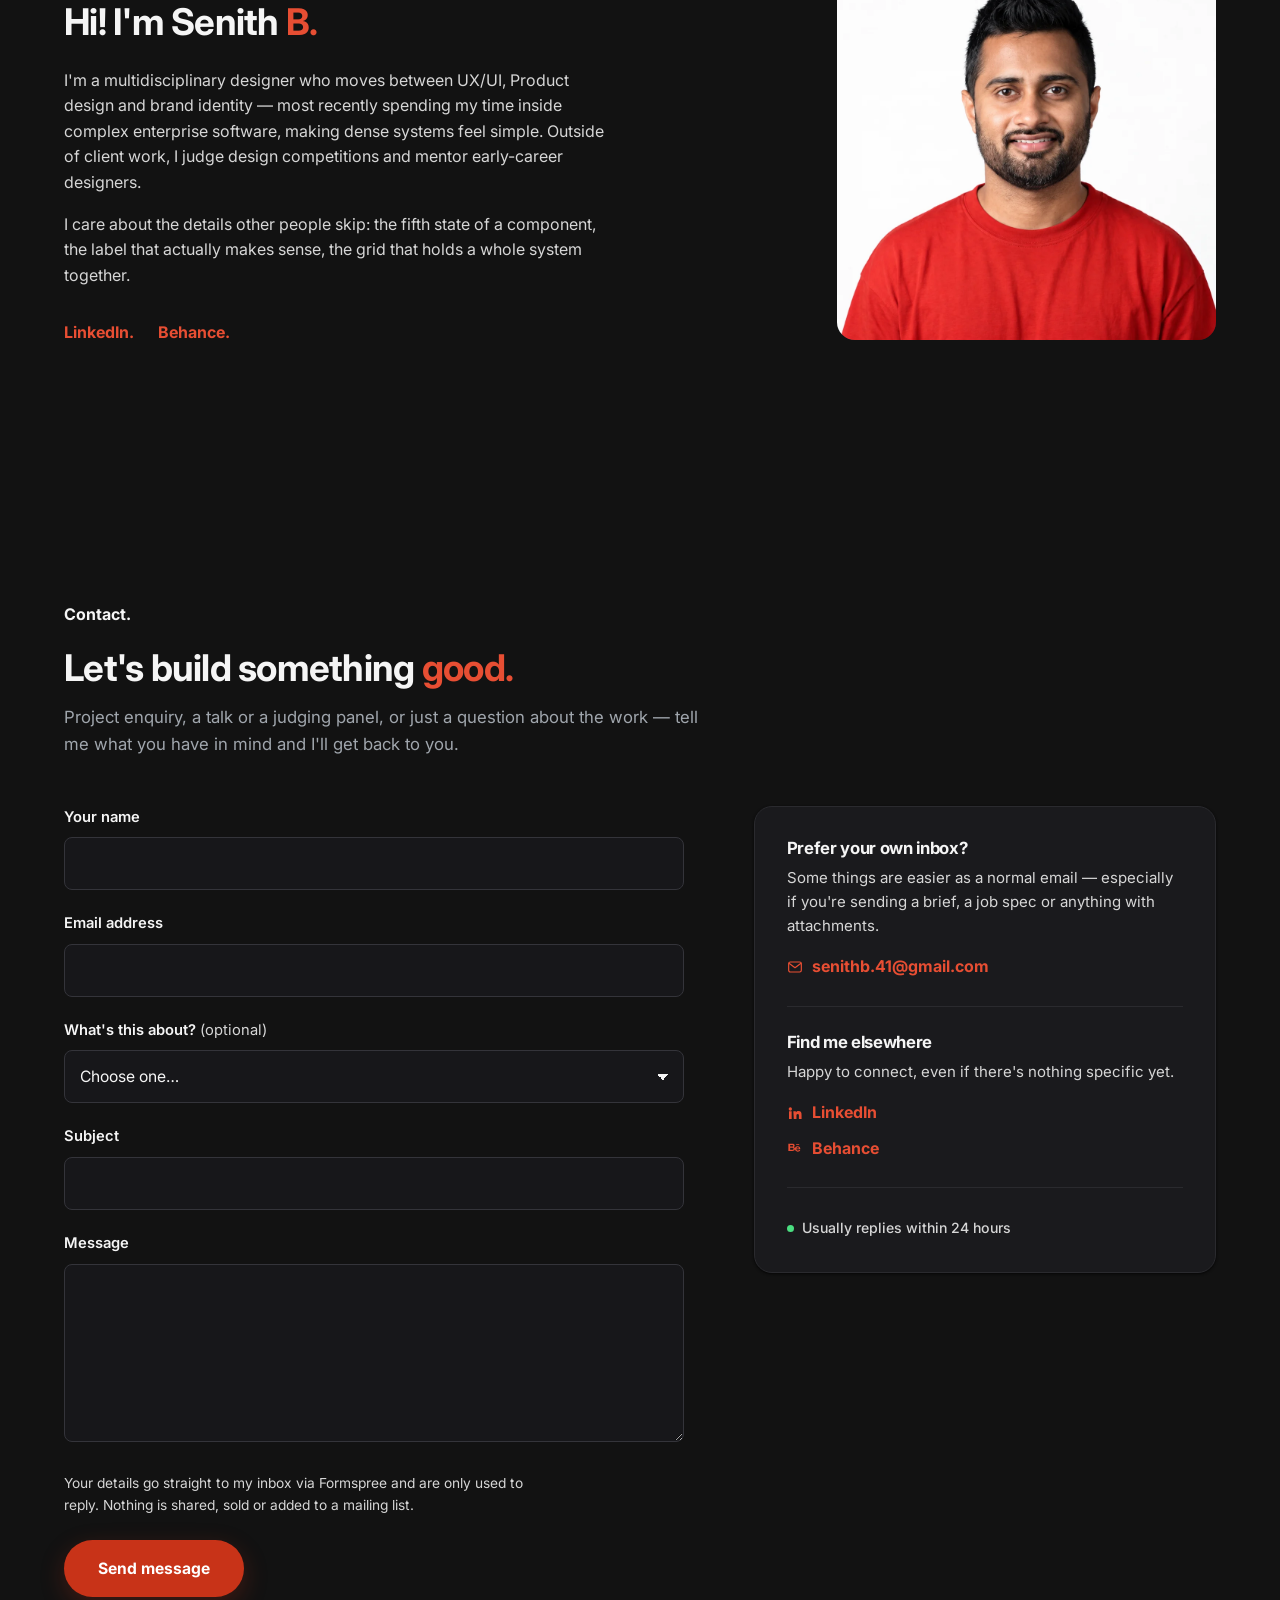
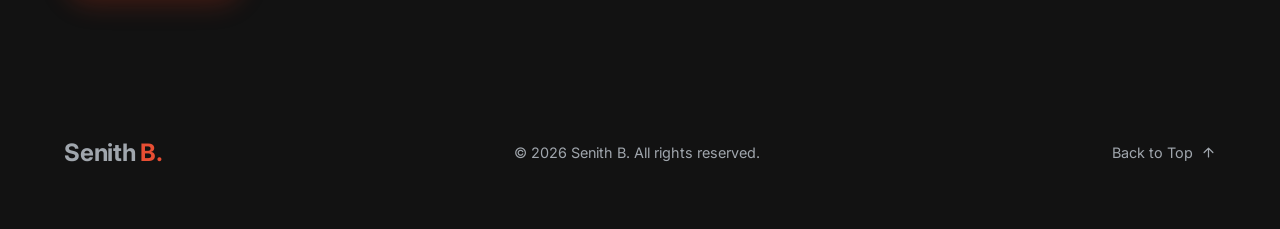
==== commit cf590497: "Add the three Decryptogen illustrations and the card thumbnail The re-exported JPEGs transferred whe" ====
--- a/index.html
+++ b/index.html
@@ -223,10 +223,7 @@
           </div>
         </a>
         <a href="project.html?id=7" class="work-card reveal" data-category="branding" data-order="5">
-          <!-- TODO(Senith): thumbnail. Drop the file in images/work/decryptogen/ and
-               swap this line for:
-               <div class="thumb-block has-image" style="background-image:url('images/work/decryptogen/thumbnail.jpg')"></div> -->
-          <div class="thumb-block"></div>
+          <div class="thumb-block has-image" style="background-image:url('images/work/decryptogen/thumbnail.webp')"></div>
           <div class="info">
             <span>Branding</span>
             <h3>Heritage Illustration System for Decryptogen</h3>
--- a/css/style.css
+++ b/css/style.css
@@ -312,8 +312,15 @@
 .nav-toggle {
   display: none;
   flex-direction: column;
+  justify-content: center;
   gap: 5px;
   width: 26px;
+  /* The three bars are only 16px tall together, well under the 24px minimum
+     tap target (WCAG 2.2 AA, 2.5.8). Vertical padding grows the hit area to
+     26x32 without moving the bars: .nav-wrap centres its children, so the
+     extra height is split evenly above and below. Padding, not height, so
+     box-sizing does not eat into the 26px the bars need. */
+  padding: 8px 0;
 }
 .nav-toggle span { height: 2px; width: 100%; background: var(--text); border-radius: 2px; transition: transform var(--transition), opacity var(--transition), background var(--transition); }
 .nav-toggle:hover span { background: var(--accent); }
@@ -619,11 +626,34 @@
 .slide-count { font-size: 0.72rem; font-weight: 600; letter-spacing: 0.06em;
   text-transform: uppercase; opacity: 0.75; margin-left: 8px; vertical-align: middle; }
 .evangelizing-slide p { color: #cfcfcf; font-size: 0.92rem; }
-.evangelizing-dots { display: flex; justify-content: center; gap: 10px; margin-top: 28px; }
-.evangelizing-dots button { width: 9px; height: 9px; border-radius: 50%; background: var(--text-faint); transition: background var(--transition), transform var(--transition); }
-.evangelizing-dots button:hover:not(.active) { background: var(--text-light); }
-.evangelizing-dots button:focus-visible { outline-offset: 3px; }
-.evangelizing-dots button.active { background: var(--accent); transform: scale(1.25); }
+/* The dot a person sees is 9px; the button they have to hit is 24x24 (WCAG
+   2.2 AA, 2.5.8). The circle moves to ::before so the padded box stays
+   invisible, and the row's gap drops to 0 because each button now carries
+   its own spacing -- dot centres end up 24px apart instead of 19px, which is
+   also what the criterion's spacing exception would have required anyway.
+   The focus ring moves to ::before too, so it keeps hugging the dot rather
+   than tracing the larger hit box. */
+.evangelizing-dots { display: flex; justify-content: center; gap: 0; margin-top: 28px; }
+.evangelizing-dots button {
+  width: 24px;
+  height: 24px;
+  display: flex;
+  align-items: center;
+  justify-content: center;
+  background: none;
+}
+.evangelizing-dots button::before {
+  content: '';
+  width: 9px;
+  height: 9px;
+  border-radius: 50%;
+  background: var(--text-faint);
+  transition: background var(--transition), transform var(--transition);
+}
+.evangelizing-dots button:hover:not(.active)::before { background: var(--text-light); }
+.evangelizing-dots button:focus-visible { outline: none; }
+.evangelizing-dots button:focus-visible::before { outline: 2px solid var(--accent); outline-offset: 3px; }
+.evangelizing-dots button.active::before { background: var(--accent); transform: scale(1.25); }
 
 /* ---------- Contact ---------- */
 .contact-grid { display: grid; grid-template-columns: 1.15fr 0.85fr; gap: 64px; align-items: start; }
@@ -831,12 +861,36 @@
   color: var(--text-light);
 }
 .footer-row .logo { font-size: 24px; }
-.back-to-top { display: flex; align-items: center; gap: 8px; font-weight: 400; color: var(--text-light); }
+/* 23px of line box, one short of the 24px minimum. Padding buys the hit area
+   and negative margins hand the space back to the flex row, so the footer
+   keeps its original height and the label does not move. */
+.back-to-top {
+  display: flex;
+  align-items: center;
+  gap: 8px;
+  font-weight: 400;
+  color: var(--text-light);
+  padding: 4px 0;
+  margin-block: -4px;
+}
 .back-to-top svg { width: 15px; height: 15px; }
 
 /* ---------- Project detail page ---------- */
 .project-hero { padding: 168px 0 56px; }
-.project-back { display: inline-flex; align-items: center; gap: 8px; color: var(--accent); font-weight: 600; margin-bottom: 24px; font-size: 0.9rem; }
+/* Same one-pixel-short line box as .back-to-top. Here nothing else sets the
+   height, so the padding is cancelled by the margins: -4px on top and 24-4 on
+   the bottom leave the link and the h1 below it exactly where they were. */
+.project-back {
+  display: inline-flex;
+  align-items: center;
+  gap: 8px;
+  color: var(--accent);
+  font-weight: 600;
+  font-size: 0.9rem;
+  padding: 4px 0;
+  margin-top: -4px;
+  margin-bottom: 20px;
+}
 .project-hero h1 { font-size: clamp(2rem, 4vw, 2.8rem); margin-bottom: 18px; max-width: 700px; }
 .project-hero p { color: var(--text-light); font-size: 1.05rem; max-width: 640px; }
 .project-cover { aspect-ratio: 16/9; background: var(--dark); border-radius: var(--radius-md); margin-bottom: 64px; }
